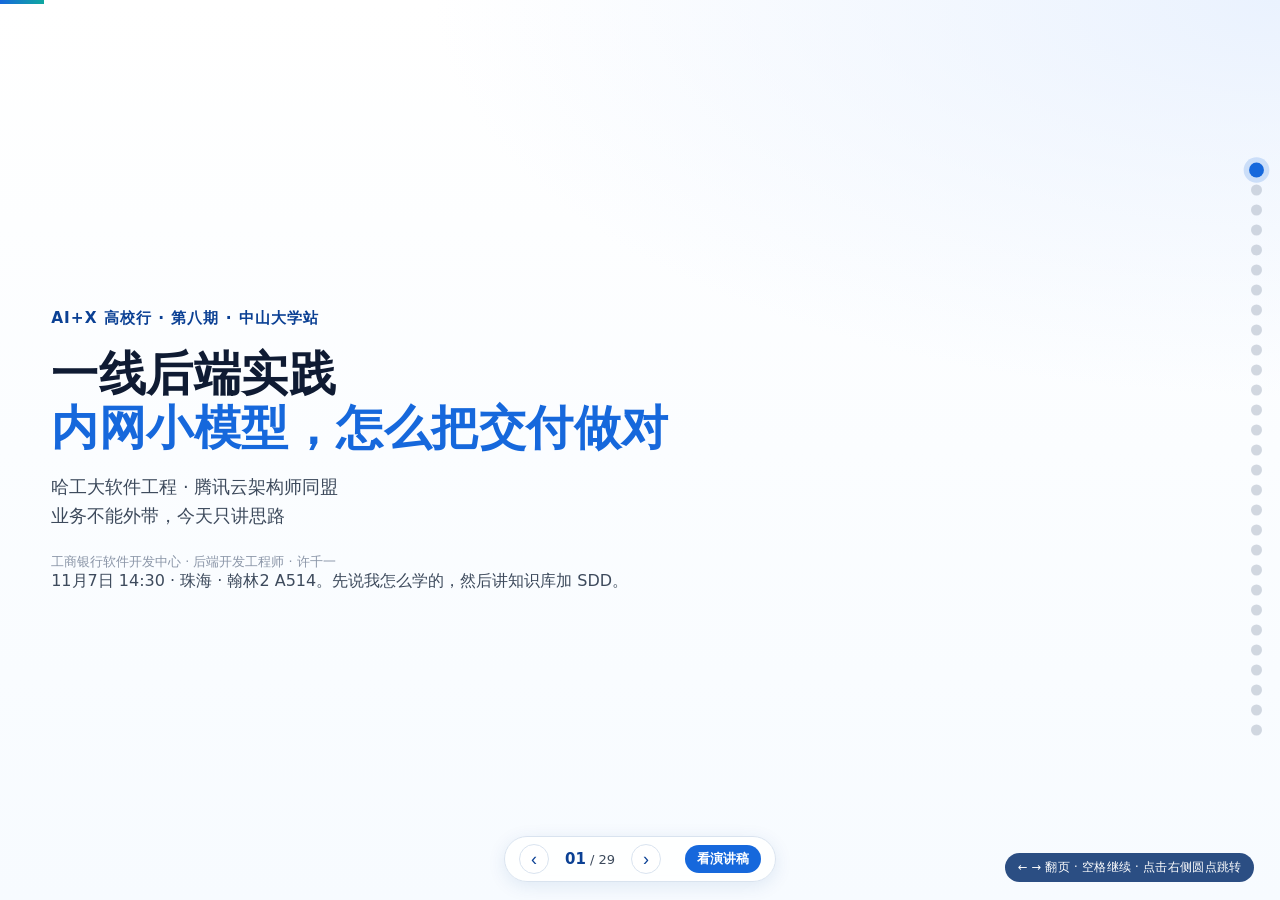
==== index.html @ e0c77703 "P02: AI along the way, with model type per year Co-authored-by: Cursor <cursoragent@cursor.com>" ====
<!DOCTYPE html>
<html lang="zh-CN">
<head>
<meta charset="UTF-8">
<meta name="viewport" content="width=device-width, initial-scale=1.0">
<title>Datawhale AI+X 高校行 · 一线后端实践</title>
<meta name="description" content="内网小模型怎么把交付做对：知识库加 SDD。与现场 PPT 同一套内容。">
<link rel="canonical" href="https://deck.frocir.com/">
<link rel="stylesheet" href="style.css">
<style>
/* 21 页定稿版补充：纯文字二维码块 / 重点徽章（零 emoji） */
.lead{color:var(--ink);font-size:clamp(13px,1.3vw,18px);line-height:1.7;
  background:var(--tint2);border:1px solid var(--border);border-left:4px solid var(--blue);
  border-radius:0 8px 8px 0;padding:clamp(10px,1.5vh,18px) clamp(12px,1.4vw,22px);
  margin-bottom:clamp(8px,1.3vh,16px)}
.cover-title{font-size:clamp(28px,3.7vw,50px)}
.closing-lead{color:#E8F1FF;font-size:clamp(12px,1.15vw,16px);line-height:1.75;
  background:rgba(255,255,255,.06);border-left:3px solid var(--aqua);
  border-radius:0 8px 8px 0;padding:clamp(10px,1.5vh,18px) clamp(12px,1.4vw,22px);
  margin-bottom:clamp(8px,1.3vh,16px);max-width:52ch}
.qrbox{display:block;width:clamp(120px,13vw,180px);height:clamp(120px,13vw,180px);
  margin:0 auto clamp(10px,1.5vh,18px);border-radius:12px;background:#fff;
  border:1px solid var(--border);object-fit:contain;padding:6px;box-sizing:border-box}
.pill{display:inline-block;background:var(--coral);color:#fff;border-radius:5px;
  padding:3px 12px;font-size:clamp(10px,.9vw,12.5px);font-weight:700;margin-left:12px;vertical-align:middle}
.agenda-row.star{border-left-color:var(--aqua);background:var(--tint)}
.cards6{display:grid;grid-template-columns:repeat(3,1fr);grid-template-rows:1fr 1fr;
  gap:clamp(10px,1.2vh,18px);height:100%}
.cards6 .card{display:flex;flex-direction:column;justify-content:center}
.cards6 .card p{font-size:clamp(10.5px,.98vw,13px)}
.qrgrid{display:grid;grid-template-columns:repeat(4,1fr);gap:clamp(8px,1vw,14px)}
.qrcard{display:flex;flex-direction:column;align-items:center;text-align:center;gap:6px;
  background:#fff;border:1px solid var(--border);border-radius:10px;padding:10px 8px;
  color:inherit;text-decoration:none}
.qrcard b{font-size:clamp(12px,1vw,15px)}
.qrcard span,.qrcard i{font-size:clamp(10px,.85vw,12px);font-style:normal;color:var(--muted,#596985)}
.qrcard img{width:clamp(88px,9vw,140px);height:auto;background:#fff}
.shots{display:grid;grid-template-columns:1fr 1fr;gap:clamp(8px,1vw,16px)}
.shots figure{margin:0;background:#fff;border:1px solid var(--border);border-radius:10px;padding:8px 8px 10px}
.shots img{width:100%;height:auto;display:block;background:#fff}
.shots figcaption{margin-top:8px;font-size:clamp(11px,.95vw,13px);line-height:1.45}
.shots figcaption b{display:block;margin-bottom:2px}
.shotside{display:grid;grid-template-columns:1.15fr 1fr;gap:clamp(8px,1vw,16px);align-items:start}
.shotside .sidenotes{display:flex;flex-direction:column;gap:clamp(6px,.9vh,10px)}
.sn{background:#fff;border:1px solid var(--border);border-left:4px solid var(--blue,#1677FF);
  border-radius:10px;padding:clamp(6px,1vh,10px) 12px}
.sn span{color:var(--blue-d,#0A2B8F);font-weight:700;font-size:clamp(11px,.9vw,13px);margin-right:8px}
.sn b{font-size:clamp(13px,1.1vw,16px)}
.sn i{display:block;font-style:normal;font-size:clamp(11px,.95vw,14px);line-height:1.5;
  color:var(--muted,#596985);margin-top:3px}
.source{color:#fff;font-size:clamp(16px,1.7vw,24px);font-weight:700;line-height:1.45;
  text-align:center;background:#0A2B8F;border-radius:8px;
  padding:clamp(10px,1.4vh,16px) clamp(12px,1.4vw,20px);
  margin-bottom:clamp(8px,1.3vh,16px)}
.ally{margin-top:clamp(10px,1.6vh,18px)}
.ally-photos{display:grid;grid-template-columns:repeat(3,1fr);gap:8px;max-width:560px}
.ally-photos img{width:100%;aspect-ratio:4/3;object-fit:cover;border-radius:8px;display:block}
.ally p{margin:8px 0 0;font-size:clamp(13px,1.05vw,15px);line-height:1.5;color:#E6EEFF}
.ally p:last-child{color:#7FD3FF;font-weight:700}
.modebtn{margin-left:8px;padding:5px 12px;border-radius:999px;background:var(--blue);color:#fff;
  font-size:13px;font-weight:700;text-decoration:none;white-space:nowrap}
.modebtn:hover{background:var(--blue-d)}
@media (max-width:760px){
  .grid3,.cards6,.qrgrid,.shots,.shotside{grid-template-columns:1fr;grid-template-rows:auto;overflow-y:auto}
}

.ccap-inline{display:inline-block;color:var(--blue-d);font-size:clamp(10px,.9vw,12px);font-weight:700;letter-spacing:.5px;margin-bottom:6px}
.card.emph .ccap-inline{color:var(--aqua)}.card.coral .ccap-inline{color:var(--coral-d)}
</style>
</head>
<body>

<div class="progress"><span id="progressBar"></span></div>
<nav class="dots" id="dots" aria-label="页面导航"></nav>
<div class="pager">
  <button class="navbtn" id="prevBtn" aria-label="上一页">&lsaquo;</button>
  <span class="pageno"><b id="curNo">01</b> / 29</span>
  <button class="navbtn" id="nextBtn" aria-label="下一页">&rsaquo;</button>
  <a class="modebtn" id="toScript" href="script.html">看演讲稿</a>
</div>
<div class="hint" id="hint">&larr; &rarr; 翻页 · 空格继续 · 点击右侧圆点跳转</div>

<main id="deck">
  <section class="slide cover" id="s1"><div class="cover-grid"><div class="cover-left"><div class="eyebrow reveal" style="--i:0">AI+X 高校行 · 第八期 · 中山大学站</div><h1 class="cover-title reveal" style="--i:1">一线后端实践<br><span>内网小模型，怎么把交付做对</span></h1><div class="cover-sub reveal" style="--i:2"><p>哈工大软件工程 · 腾讯云架构师同盟</p><p>业务不能外带，今天只讲思路</p></div><div class="cover-meta reveal" style="--i:3">工商银行软件开发中心 · 后端开发工程师 · 许千一</div><p class="cover-sub reveal" style="--i:4">11月7日 14:30 · 珠海 · 翰林2 A514。先说我怎么学的，然后讲知识库加 SDD。</p></div></div></section>
  <section class="slide" id="s2"><div class="chrome"><div class="badge">01</div><div class="chrome-text"><h2 class="h-title">AI 伴随我的成长历程</h2><span class="eyebrow-bar"></span><span class="eyebrow">AI ALONG THE WAY</span></div></div><div class="content"><div class="layers"><div class="band reveal" style="--i:0"><span class="b-no">2010</span><b class="b-name">9 岁 · 围棋 AI 还下不过我</b><p>搜索 + 规则：人写的规则加搜索，还没有神经网络，棋力有限。</p></div><div class="band reveal" style="--i:1"><span class="b-no">2014</span><b class="b-name">13 岁 · 小冰每晚讲故事，还会唱歌</b><p>检索式对话：从真人对话里挑一句，后来加了神经网络；唱歌靠语音合成。</p></div><div class="band reveal" style="--i:2"><span class="b-no">2016</span><b class="b-name">15 岁 · AlphaGo 赢了，我后来才知道</b><p>深度强化学习：神经网络看局面，加上树搜索，再自己跟自己下。</p></div><div class="band reveal" style="--i:3"><span class="b-no">2019</span><b class="b-name">18 岁 · 网络天才、狗屁不通生成器</b><p>问答 + 模板：网络天才问是否题猜人物；生成器是模板随机拼句，没有模型。</p></div><div class="band reveal" style="--i:4"><span class="b-no">2025</span><b class="b-name">工作后 · 模型成日常，重拾围棋残局</b><p>大语言模型：Transformer，按上下文预测下一个词。</p></div></div><div class="layers"><div class="band reveal" style="--i:0"><span class="b-no">01</span><b class="b-name">跟一门课</b><p>Datawhale、吴恩达、李宏毅都行。先跑通一个小项目，别背公式。</p></div><div class="band reveal" style="--i:1"><span class="b-no">02</span><b class="b-name">读一份源码</b><p>clone 一个喜欢的仓库读懂。读一份，比再看十篇教程记得住。</p></div><div class="band reveal" style="--i:2"><span class="b-no">03</span><b class="b-name">打一次黑客松</b><p>第一晚砍到一条主流程。最后一小时只保演示那条路。</p></div><div class="band reveal" style="--i:3"><span class="b-no">04</span><b class="b-name">再讲一次</b><p>讲不出来，就是还没懂。我也是讲 SDD 时才想清楚。</p></div></div><div class="conclusion reveal" style="--i:2"><b>TAKEAWAY</b><span>个人故事就到这。如果回到大一，我会早点做下一页这四件。</span></div></div><div class="footer"><span>Datawhale AI+X 高校行 · 分享</span><span>02 / 29</span></div></section>
  <section class="slide" id="s3"><div class="chrome"><div class="badge">02</div><div class="chrome-text"><h2 class="h-title">如果回到大一，我会做这几件事</h2><span class="eyebrow-bar"></span><span class="eyebrow">IF I COULD REWIND</span></div></div><div class="content"><div class="layers"><div class="band reveal" style="--i:0"><span class="b-no">01</span><b class="b-name">早点动手</b><p>别等准备好了再开始。先 clone、先跑通、先改坏。</p></div><div class="band reveal" style="--i:1"><span class="b-no">02</span><b class="b-name">早用 AI 协作</b><p>用 Spec、单测、文档去约束它，让它写你审。驾驭比依赖重要。</p></div><div class="band reveal" style="--i:2"><span class="b-no">03</span><b class="b-name">早点输出</b><p>把学会的东西讲出去。教别人，是你自己最深的学。</p></div><div class="band reveal" style="--i:3"><span class="b-no">04</span><b class="b-name">早想清楚</b><p>我要解决什么真问题？而不是追什么最新模型。方向比速度重要。</p></div></div><div class="conclusion reveal" style="--i:1"><b>TAKEAWAY</b><span>这些事都不难，难的是「早一点」。你现在最多的就是时间。</span></div></div><div class="footer"><span>Datawhale AI+X 高校行 · 分享</span><span>03 / 29</span></div></section>
  <section class="slide divider" id="s4"><span class="watermark">02</span><div class="divider-content"><span class="kicker reveal" style="--i:0">PART 02<span class="pill">本章重点</span></span><h2 class="reveal" style="--i:1">先讲判断，再讲做法</h2><p class="reveal" style="--i:2">AI 来了，做软件哪里变了，哪里没变。一本 1975 年的书，一份 2026 年的调查。</p></div></section>
  <section class="slide" id="s5"><div class="chrome"><div class="badge">03</div><div class="chrome-text"><h2 class="h-title">《人月神话》的故事：IBM 的大项目是怎么延期的</h2><span class="eyebrow-bar"></span><span class="eyebrow">THE MYTHICAL MAN-MONTH</span></div><div class="tags">布鲁克斯自序 · IBM OS/360</div></div><div class="content"><div class="lead reveal" style="--i:0">1964 年，布鲁克斯接手 IBM System/360 的操作系统 OS/360。这本书写的是那次经历。</div><div class="grid3"><div class="card emph reveal" style="--i:0"><span class="ccap-inline">1964–65 · 出了什么事</span><b>OS/360 延期了</b><p>高峰时大约一千人在做。交付晚了，内存比计划多，成本是估算的好几倍，好几个版本以后才好用。</p></div><div class="card soft reveal" style="--i:1"><span class="ccap-inline">为什么</span><b>人和月不能换着算</b><p>有的活拆不开：生孩子要九个月。拆得开的，人一多两两要对齐：5 人 10 对，10 人 45 对。新人要学，老人要停下来教。</p></div><div class="card  reveal" style="--i:2"><span class="ccap-inline">后来</span><b>一个问题，答了十年</b><p>离开 IBM 时，CEO 小沃森问他：管硬件和管软件有什么不同？1975 年，他写成《人月神话》。1986 年，又写了《没有银弹》。</p></div></div><div class="strip  reveal" style="--i:2"><span>布鲁克斯定律：给已经延期的软件项目加人，只会让它更晚。</span></div><div class="conclusion reveal" style="--i:3"><b>TAKEAWAY</b><span>银弹，就是一发就中的办法。下一页看 AI 是不是。</span></div></div><div class="footer"><span>Datawhale AI+X 高校行 · 分享</span><span>05 / 29</span></div></section>
  <section class="slide" id="s6"><div class="chrome"><div class="badge">04</div><div class="chrome-text"><h2 class="h-title">软件工程没有银弹</h2><span class="eyebrow-bar"></span><span class="eyebrow">NO SILVER BULLET</span></div><div class="tags">《人月神话》 · 中国信通院 · 2026</div></div><div class="content"><div class="lead reveal" style="--i:0">AI 是不是那种一发就中的办法？看一份国内调查，看快了多少、难在哪。</div><div class="source reveal" style="--i:1">来源 · 中国信息通信研究院《AI4SE行业现状调查报告（2026年）》· 2109 份有效问卷</div><div class="shots"><figure class="reveal" style="--i:0"><img src="caict_fig10.jpg" alt="左边 · 提效停在三成上下"><figcaption><b>左边 · 提效停在三成上下</b>开发 29.06% 到 32.63%。运维 36.36%。</figcaption></figure><figure class="reveal" style="--i:1"><img src="caict_fig5.jpg" alt="右边 · 难在人和成本"><figcaption><b>右边 · 难在人和成本</b>深色是 2025 年：人才 34.02%，成本 26.85%。</figcaption></figure></div><div class="conclusion reveal" style="--i:3"><b>TAKEAWAY</b><span>快了大约三成，不是十倍。最难的换成了人和成本。</span></div></div><div class="footer"><span>Datawhale AI+X 高校行 · 分享</span><span>06 / 29</span></div></section>
  <section class="slide" id="s7"><div class="chrome"><div class="badge">05</div><div class="chrome-text"><h2 class="h-title">AI 加快的是写，不是想清楚</h2><span class="eyebrow-bar"></span><span class="eyebrow">A FRONTLINE JUDGMENT</span></div><div class="tags">一线判断 · 不预测岗位</div></div><div class="content"><div class="lead reveal" style="--i:0">这是我的判断，不是行业结论。我没有资格说谁会被替代。我能说的，是自己每天看到的。</div><div class="grid3"><div class="card emph reveal" style="--i:0"><span class="ccap-inline">它很会写</span><b>次要任务确实变快了</b><p>起架子、补语法、出一版草稿。大作业的页面，一下午能铺出来。变强的是写，不是判断。</p></div><div class="card soft reveal" style="--i:1"><span class="ccap-inline">它会补</span><b>没写清，它就自己编</b><p>选课冲突怎么算？退课截止在哪？什么叫「选上了」？这些不写出来，它会编一个。编出来的常常能跑，但不是你要的。</p></div><div class="card aqua reveal" style="--i:2"><span class="ccap-inline">所以先写规格</span><b>这是我留下来的做法</b><p>模型越大，写得越快。规格没写清，偏得也越快。今天不讲换一个更大的模型。讲怎么把「什么叫对」先写下来。</p></div></div><div class="conclusion reveal" style="--i:2"><b>TAKEAWAY</b><span>我不判断谁会被替代。今天只讲一件做得了的：把规格写清楚。</span></div></div><div class="footer"><span>Datawhale AI+X 高校行 · 分享</span><span>07 / 29</span></div></section>
  <section class="slide" id="s8"><div class="chrome"><div class="badge">06</div><div class="chrome-text"><h2 class="h-title">一个核心认知：AI 时代，人的价值在两端</h2><span class="eyebrow-bar"></span><span class="eyebrow">THE BIG IDEA</span></div></div><div class="content"><div class="grid3"><div class="card soft reveal" style="--i:0"><span class="ccap-inline">定义</span><b>想清楚要什么</b><p>把需求、约束、验收写清楚。这就是给 AI 的规约 / Spec。</p></div><div class="card emph reveal" style="--i:1"><span class="ccap-inline">AI 黑盒</span><b>它来写、来生成</b><p>跑通、出方案、写代码。它越来越快，但不负责任。</p></div><div class="card aqua reveal" style="--i:2"><span class="ccap-inline">验证</span><b>判断对不对</b><p>测试 + 人工把关：结果好不好、对不对味，你定。</p></div></div><div class="strip tint reveal" style="--i:1"><span>写完 ≠ 做好。AI 能吐出代码，但好不好看、对不对味要人判断。</span></div><div class="strip tint reveal" style="--i:2"><span>做好 ≠ 交付。能跑不等于能上线、能负责：交付还看部署、协作与责任。</span></div><div class="conclusion reveal" style="--i:3"><b>TAKEAWAY</b><span>所以练两头。把定义和验证做扎实。这两头，现在还得你来做。</span></div></div><div class="footer"><span>Datawhale AI+X 高校行 · 分享</span><span>08 / 29</span></div></section>
  <section class="slide" id="s9"><div class="chrome"><div class="badge">07</div><div class="chrome-text"><h2 class="h-title">我的环境：为什么是知识库加 SDD</h2><span class="eyebrow-bar"></span><span class="eyebrow">WHY THIS METHOD</span></div><div class="tags">不涉及具体业务</div></div><div class="content"><div class="lead reveal" style="--i:0">先把环境说清楚：开发和模型都在内网。一部分资料涉密，不能外发，所以只讲方法。</div><div class="grid3"><div class="card soft reveal" style="--i:0"><span class="ccap-inline">模型</span><b>小，而且不联网</b><p>用的是不联网的小尺寸模型。查不到外面的新文档，也不能换成更强的联网模型。它不知道的，就容易编。</p></div><div class="card emph reveal" style="--i:1"><span class="ccap-inline">系统</span><b>大，而且要逐步验</b><p>维护的是大型系统。需求、方案、改动、验收，每一步交付都得对。含糊一次，后面容易偏。</p></div><div class="card aqua reveal" style="--i:2"><span class="ccap-inline">办法</span><b>知识库 + SDD</b><p>知识库：仓库里几份 markdown，术语表、现状、约定。SDD：每一步有规格、有验收。模型不用更聪明，输入先要准。</p></div></div><div class="strip tint reveal" style="--i:2"><span>每一步都要能核对：需求写进 spec，改动落在 task，验收写成能检查的句子。对不上，就停。</span></div><div class="conclusion reveal" style="--i:3"><b>TAKEAWAY</b><span>这种环境下最合适的，不是更大的模型，而是知识库加上 SDD。</span></div></div><div class="footer"><span>Datawhale AI+X 高校行 · 分享</span><span>09 / 29</span></div></section>
  <section class="slide" id="s10"><div class="chrome"><div class="badge">08</div><div class="chrome-text"><h2 class="h-title">SDD 是什么，谁把它做成了公开做法</h2><span class="eyebrow-bar"></span><span class="eyebrow">WHERE SDD CAME FROM</span></div><div class="tags">不是标准 · 2025 · GitHub Spec Kit</div></div><div class="content"><div class="lead reveal" style="--i:0">定义就一句：先写成文件，做什么、不做什么、怎样算做完。给人看过，再让 AI 照着写。</div><div class="grid3"><div class="card soft reveal" style="--i:0"><span class="ccap-inline">定义</span><b>聊天那句不算规格</b><p>做什么、不做什么、怎样算做完。要落成文件，还要先被人看过。随口一说，换个人就接不上。</p></div><div class="card emph reveal" style="--i:1"><span class="ccap-inline">谁做的</span><b>2025 年的 Spec Kit</b><p>出自 John Lam 的研究：用规格引导大模型写软件，结果更确定。Den Delimarsky 做成开源工具包。8 月第一次提交，9 月公开。</p></div><div class="card aqua reveal" style="--i:2"><span class="ccap-inline">从哪来</span><b>词比工具包早</b><p>先写怎么算对，测试驱动、行为驱动早就在这么做。新的是：规格变成 Agent 能一步步执行的文件。</p></div></div><div class="strip tint reveal" style="--i:2"><span>不要记成人名：这不是标准，也不是他们发明了「先写需求」。今天用的是这套给 Agent 用的公开做法。</span></div><div class="conclusion reveal" style="--i:3"><b>TAKEAWAY</b><span>名字不用背。要记住：2025 年公开，四步能执行，对不上就改规格。</span></div></div><div class="footer"><span>Datawhale AI+X 高校行 · 分享</span><span>10 / 29</span></div></section>
  <section class="slide" id="s11"><div class="chrome"><div class="badge">09</div><div class="chrome-text"><h2 class="h-title">规格是真相，代码替它干活</h2><span class="eyebrow-bar"></span><span class="eyebrow">WHY SPEC KIT WORKS THIS WAY</span></div><div class="tags">github/spec-kit · spec-driven.md</div></div><div class="content"><div class="lead reveal" style="--i:0">Spec Kit 的设计文档，第一节叫「权力反转」：规格不再为代码服务，代码为规格服务。</div><div class="shotside shots"><figure class="reveal" style="--i:0"><img src="shot_speckit_inversion.png" alt="原文 · The Power Inversion"><figcaption><b>原文 · The Power Inversion</b>出处：github/spec-kit 仓库里的 spec-driven.md</figcaption></figure><div class="sidenotes"><div class="sn reveal" style="--i:1"><span>以前</span><b>代码是真相</b><i>需求文档、设计文档是脚手架，代码一往前走，文档就跟不上。</i></div><div class="sn reveal" style="--i:2"><span>反过来</span><b>规格是源头</b><i>代码是规格的一种表达。改需求先改规格，出错先查规格。</i></div><div class="sn reveal" style="--i:3"><span>我只走半步</span><b>规格先行，代码照样审</b><i>原文说代码可以从规格重新生成。我的环境里，代码我照样审，测试照样跑。</i></div></div></div><div class="conclusion reveal" style="--i:2"><b>TAKEAWAY</b><span>SDD 的出发点：规格不是写完就扔的脚手架，是要一直维护的那一份。</span></div></div><div class="footer"><span>Datawhale AI+X 高校行 · 分享</span><span>11 / 29</span></div></section>
  <section class="slide" id="s12"><div class="chrome"><div class="badge">10</div><div class="chrome-text"><h2 class="h-title">顺序就五步，记住三件事</h2><span class="eyebrow-bar"></span><span class="eyebrow">SPEC-DRIVEN DEVELOPMENT</span></div><div class="tags">GitHub Spec Kit · 公开做法 · 人月聊 IT · 架构师同盟公开分享</div></div><div class="content"><div class="lead reveal" style="--i:0">一句话：把要做什么、受什么约束、怎么算做完先写成规格，让 AI 照着写，而不是靠一句模糊的提示反复试错。</div><div class="layers"><div class="band reveal" style="--i:0"><span class="b-no">01</span><b class="b-name">Specify 写清要什么</b><p>做什么、给谁用、有什么约束、怎么算做完。产出 spec.md。</p></div><div class="band reveal" style="--i:1"><span class="b-no">02</span><b class="b-name">Plan 定怎么做</b><p>技术路线、涉及模块与依赖，以及取舍理由。产出 plan.md。</p></div><div class="band reveal" style="--i:2"><span class="b-no">03</span><b class="b-name">Tasks 拆成小块</b><p>把方案拆成可独立实现、可单独验证的任务清单。</p></div><div class="band reveal" style="--i:3"><span class="b-no">04</span><b class="b-name">Implement 让 AI 来写</b><p>AI 在规格边界内编码。你审的是小块改动，不是千行代码。</p></div><div class="band reveal" style="--i:4"><span class="b-no">05</span><b class="b-name">你来对</b><p>比对实现与规格，对不上就回到上一阶段。这一步是你的，不是命令。</p></div></div><div class="strip tint reveal" style="--i:2"><span>关键差别：Spec 是一份先被人看过的文件，还写明了验收条件。聊天提示留不住，换一个人就接不上。</span></div><div class="conclusion reveal" style="--i:3"><b>TAKEAWAY</b><span>前四步是公开做法，第五步你自己对。记住写清楚、拆小块、回头验。</span></div></div><div class="footer"><span>Datawhale AI+X 高校行 · 分享</span><span>12 / 29</span></div></section>
  <section class="slide" id="s13"><div class="chrome"><div class="badge">11</div><div class="chrome-text"><h2 class="h-title">跑一遍 Spec Kit，手里会多出哪些文件</h2><span class="eyebrow-bar"></span><span class="eyebrow">WHAT ONE RUN PRODUCES</span></div><div class="tags">官方示例：做一个聊天功能</div></div><div class="content"><div class="shots"><figure class="reveal" style="--i:0"><img src="shot_speckit_chat.png" alt="三条命令 · 官方示例"><figcaption><b>三条命令 · 官方示例</b>specify 出 spec.md。技术栈在 plan 才写：WebSocket、PostgreSQL、Redis。tasks 出任务单。</figcaption></figure><figure class="reveal" style="--i:1"><img src="shot_spec_template_story.png" alt="spec.md 里面 · 官方模板"><figcaption><b>spec.md 里面 · 官方模板</b>每个用户故事能单独测，验收写成 Given / When / Then。</figcaption></figure></div><div class="strip tint reveal" style="--i:1"><span>换成登录：Given 账号已经连续输错两次，When 第三次又输错，Then 锁定五分钟，并提示还要等多久。</span></div><div class="conclusion reveal" style="--i:2"><b>TAKEAWAY</b><span>大作业的 spec.md 照这个格式写：先写故事和验收，技术栈留到 plan。</span></div></div><div class="footer"><span>Datawhale AI+X 高校行 · 分享</span><span>13 / 29</span></div></section>
  <section class="slide" id="s14"><div class="chrome"><div class="badge">12</div><div class="chrome-text"><h2 class="h-title">模板为什么这么写：不许模型猜</h2><span class="eyebrow-bar"></span><span class="eyebrow">WHY THE TEMPLATE LOOKS LIKE THIS</span></div><div class="tags">spec-driven.md · 模板的设计</div></div><div class="content"><div class="lead reveal" style="--i:0">模板本身就是给模型的提示词。它管住的是模型最爱干的事：没说的，自己编一个。</div><div class="shots"><figure class="reveal" style="--i:0"><img src="shot_speckit_clarify.png" alt="没说清的，标出来，不许猜"><figcaption><b>没说清的，标出来，不许猜</b>它自己举的例子就是登录：邮箱密码、SSO 还是 OAuth？</figcaption></figure><figure class="reveal" style="--i:1"><img src="shot_speckit_checklist.png" alt="清单是规格的单元测试"><figcaption><b>清单是规格的单元测试</b>没有待澄清标记、需求能测、成功标准能衡量，才往下走。</figcaption></figure></div><div class="conclusion reveal" style="--i:2"><b>TAKEAWAY</b><span>下一页的四件，就是我把这套搬到内网小模型上的版本。</span></div></div><div class="footer"><span>Datawhale AI+X 高校行 · 分享</span><span>14 / 29</span></div></section>
  <section class="slide" id="s15"><div class="chrome"><div class="badge">13</div><div class="chrome-text"><h2 class="h-title">写给小模型的 Spec，四件要写死</h2><span class="eyebrow-bar"></span><span class="eyebrow">SPEC IN PRACTICE</span></div><div class="tags">实战 · 大作业同样适用</div></div><div class="content"><div class="layers"><div class="band reveal" style="--i:0"><span class="b-no">01</span><b class="b-name">术语，别让它猜词</b><p>这个词在项目里是什么意思。知识库里有一页，就摘一页。没写进去的，它很容易编。</p></div><div class="band reveal" style="--i:1"><span class="b-no">02</span><b class="b-name">边界，写明不做什么</b><p>做哪些，明确不做什么。小模型容易多写。多出来的，常常是错的。</p></div><div class="band reveal" style="--i:2"><span class="b-no">03</span><b class="b-name">验收，写成能检查的句子</b><p>怎样算做完，要能核对。例如：输错三次，锁定五分钟。这句话最后就是一条检查。</p></div><div class="band reveal" style="--i:3"><span class="b-no">04</span><b class="b-name">何时停，对不上就回去</b><p>和验收对不上，就停。回规格改，别「再试一次」。小模型的上下文经不起反复烧。</p></div></div><div class="strip tint reveal" style="--i:1"><span>文件就三个：spec.md 写这四件，plan.md 写路线和取舍，tasks.md 把每件拆成一次能验完的小块。</span></div><div class="strip tint reveal" style="--i:2"><span>同一个东西只留一个名字。验收别写「体验要好」，要写成能核对的句子。</span></div><div class="conclusion reveal" style="--i:3"><b>TAKEAWAY</b><span>规格没写清这四件之前，不许开写。大作业也是先写完它们。</span></div></div><div class="footer"><span>Datawhale AI+X 高校行 · 分享</span><span>15 / 29</span></div></section>
  <section class="slide" id="s16"><div class="chrome"><div class="badge">14</div><div class="chrome-text"><h2 class="h-title">CS / SE 的大作业，也能用 Spec 做</h2><span class="eyebrow-bar"></span><span class="eyebrow">SPEC FOR COURSE PROJECTS</span></div><div class="tags">这周就能试</div></div><div class="content"><div class="layers"><div class="band reveal" style="--i:0"><span class="b-no">01</span><b class="b-name">spec.md 先写清要什么</b><p>做什么、不做什么、怎么算做完。一句话需求，最容易跑偏。</p></div><div class="band reveal" style="--i:1"><span class="b-no">02</span><b class="b-name">plan.md 再定怎么做</b><p>让 AI 给两三条技术路线，写清取舍理由，由你来选，不是它替你选。</p></div><div class="band reveal" style="--i:2"><span class="b-no">03</span><b class="b-name">tasks.md 拆成能验收的小块</b><p>一个任务一次能验完。每块都对应 spec 里的一条验收标准。</p></div><div class="band reveal" style="--i:3"><span class="b-no">04</span><b class="b-name">实现 + 测试</b><p>把验收标准写成检查，跑通再合。spec 批准之前，不许开写。</p></div></div><div class="strip tint reveal" style="--i:1"><span>为什么大作业特别适合：需求本来就模糊、评分看验收、AI 又容易自由发挥。我自己先把 Spec 写完再让它动，常常更省事。</span></div><div class="strip tint reveal" style="--i:2"><span>裁剪掉的是流程形式，保留的是约束本身。不是流程越多越好，是约束不能丢。</span></div><div class="conclusion reveal" style="--i:3"><b>TAKEAWAY</b><span>不用等进公司：这周的课程项目，谁都可以先写一个 spec.md 试试。</span></div></div><div class="footer"><span>Datawhale AI+X 高校行 · 分享</span><span>16 / 29</span></div></section>
  <section class="slide" id="s17"><div class="chrome"><div class="badge">15</div><div class="chrome-text"><h2 class="h-title">一个提醒：规约也会腐烂，要分层、要维护</h2><span class="eyebrow-bar"></span><span class="eyebrow">KEEPING SPECS ALIVE</span></div><div class="tags">人月聊 IT · 架构师同盟公开分享</div></div><div class="content"><div class="lead reveal" style="--i:0">两个退化结局：都不提交，只留在个人电脑，人一走就丢；都提交，人人一套、没有标准，越堆越多没人敢用。</div><div class="grid3"><div class="card emph reveal" style="--i:0"><span class="ccap-inline">Principles</span><b>原则层 · 项目宪法</b><p>安全红线、合规要求、架构原则。改动极少，是整个项目的最高权威。</p></div><div class="card soft reveal" style="--i:1"><span class="ccap-inline">Living Specs</span><b>活规格层 · 当前真相</b><p>按领域组织，描述系统现在应有的行为。随需求更新，是日常最常读的一层。</p></div><div class="card aqua reveal" style="--i:2"><span class="ccap-inline">Feature Delta</span><b>增量层 · 本次变更</b><p>每次改动的 spec / plan / tasks 三件套。做完就归档或合并回上层，不在主干囤积。</p></div></div><div class="strip tint reveal" style="--i:2"><span>四条维护机制：有归属，谁的孩子谁抱走。有节奏，按层更新。有出口，用完即归档。有校验，漂移即告警。</span></div><div class="conclusion reveal" style="--i:3"><b>TAKEAWAY</b><span>判断标准只有一句：新来的人读得懂，AI 用得上。</span></div></div><div class="footer"><span>Datawhale AI+X 高校行 · 分享</span><span>17 / 29</span></div></section>
  <section class="slide" id="s18"><div class="chrome"><div class="badge">16</div><div class="chrome-text"><h2 class="h-title">OpenSpec：改动放进 changes，做完就归档</h2><span class="eyebrow-bar"></span><span class="eyebrow">HOW OPENSPEC KEEPS SPECS ALIVE</span></div><div class="tags">Fission-AI/OpenSpec</div></div><div class="content"><div class="shotside shots"><figure class="reveal" style="--i:0"><img src="shot_openspec_flow.png" alt="官方 README · 加一个深色模式"><figcaption><b>官方 README · 加一个深色模式</b>四条命令：想清楚、提案、实现、归档。</figcaption></figure><div class="sidenotes"><div class="sn reveal" style="--i:1"><span>specs/</span><b>系统现在什么样</b><i>就是上一页的活规格层。平时读它，不去翻散落的聊天记录。</i></div><div class="sn reveal" style="--i:2"><span>changes/</span><b>这次改什么</b><i>一个改动一个文件夹：proposal、specs、design、tasks。需求按增量写，README 里就是 ADDED Requirements。</i></div><div class="sn reveal" style="--i:3"><span>archive</span><b>做完就收走</b><i>归档进 changes/archive，名字带日期。改动合回 specs，主干里不囤旧提案。</i></div><div class="sn reveal" style="--i:4"><span>取舍</span><b>它自己说比 Spec Kit 轻</b><i>不设硬关卡，哪份文件都能随时改。大作业嫌 Spec Kit 重，可以试它。</i></div></div></div><div class="conclusion reveal" style="--i:1"><b>TAKEAWAY</b><span>上一页说要有出口。它的出口就是 archive：做完的改动收走，现状合回 specs。</span></div></div><div class="footer"><span>Datawhale AI+X 高校行 · 分享</span><span>18 / 29</span></div></section>
  <section class="slide" id="s19"><div class="chrome"><div class="badge">17</div><div class="chrome-text"><h2 class="h-title">顺手推荐几个好用的 AI 工具</h2><span class="eyebrow-bar"></span><span class="eyebrow">TOOLS I ACTUALLY USE</span></div><div class="tags">学生用得起</div></div><div class="content"><div class="cards6"><div class="card soft reveal" style="--i:0"><span class="ccap-inline">Codex</span><b>OpenAI · GPT 的编程助手</b><p>我换成这个，没用过的不推荐。任务放本地，也可以派到云端。额度和入口以当时订阅为准。</p></div><div class="card soft reveal" style="--i:1"><span class="ccap-inline">反重力</span><b>Google Antigravity</b><p>和 Codex 换着派任务。适合并行看多个 Agent 的交付。产品变得快，以官网当时为准。</p></div><div class="card soft reveal" style="--i:2"><span class="ccap-inline">Cursor</span><b>AI 原生 IDE</b><p>仓库级对话加编辑，做课程项目、打黑客松顺手。免费档能起步，额度会变。</p></div><div class="card soft reveal" style="--i:3"><span class="ccap-inline">WorkBuddy</span><b>混元 Hy4 · 限时免费</b><p>到 11 月 15 日，每日有额度，不是无限。打 CTF 成本低。国内模型对题目，没 Grok 那么容易直接拒绝。</p></div><div class="card soft reveal" style="--i:4"><span class="ccap-inline">Obsidian</span><b>本地优先 · 双链笔记</b><p>碎片先进收件箱，周末整理成自己的话，加上双向链接。免费、纯 Markdown。</p></div><div class="card soft reveal" style="--i:5"><span class="ccap-inline">DSH Go</span><b>把 AI Agent 装进口袋</b><p>安卓端 DeepSeek Harness：手机跑脚本、遥控电脑，需授权。开源非官方，注意隐私安全。</p></div></div><div class="conclusion reveal" style="--i:1"><b>TAKEAWAY</b><span>用 AI 当导师，别当枪手。理解原理、自己写关键代码。守住学术诚信与账号、隐私安全。</span></div></div><div class="footer"><span>Datawhale AI+X 高校行 · 分享</span><span>19 / 29</span></div></section>
  <section class="slide" id="s20"><div class="chrome"><div class="badge">18</div><div class="chrome-text"><h2 class="h-title">三个 Skill，各自只在一个时机用</h2><span class="eyebrow-bar"></span><span class="eyebrow">HOW TO USE THE SKILLS</span></div><div class="tags">一次只用一个</div></div><div class="content"><div class="grid3"><div class="card soft reveal" style="--i:0"><span class="ccap-inline">grill-me</span><b>方案还说不清时</b><p>时机：还讲不出验收标准。做法：一次只问一个，并给推荐答案。你要做的：回答，不让它写代码。停下：你能亲口说出怎样算做完。</p></div><div class="card emph reveal" style="--i:1"><span class="ccap-inline">sdd</span><b>准备让它动笔之前</b><p>时机：规格还没落成文件。做法：规格、计划、任务、实现，逐步走。你要做的：每步点头，它才继续。停下：规格没过，就停在那一步。</p></div><div class="card aqua reveal" style="--i:2"><span class="ccap-inline">humanize</span><b>文字要给人看之前</b><p>时机：README、报告、说明要交出去。做法：去掉 AI 腔，事实和数字不动。你要做的：改完自己读一遍。停下：它不能替你核对对错。</p></div></div><div class="strip tint reveal" style="--i:1"><span>Skill 是什么：一份写好的说明文件，Agent 碰到对应的事就照着做。怎么装：Claude Code、Codex、Cursor 这类支持 Skill 的 Agent 里可以装。</span></div><div class="conclusion reveal" style="--i:2"><b>TAKEAWAY</b><span>一次只开一个。好在哪一句，下面几页拆开讲。</span></div></div><div class="footer"><span>Datawhale AI+X 高校行 · 分享</span><span>20 / 29</span></div></section>
  <section class="slide" id="s21"><div class="chrome"><div class="badge">19</div><div class="chrome-text"><h2 class="h-title">grill-me：先问你，不许写代码</h2><span class="eyebrow-bar"></span><span class="eyebrow">ONE SKILL, ONE JOB</span></div><div class="tags">摘自技能说明 · 不是全文</div></div><div class="content"><div class="layers"><div class="band reveal" style="--i:0"><span class="b-no">1</span><b class="b-name">一次只问还没定下来的那一层</b><p>不问已经定过的，也不一次问一串。</p></div><div class="band reveal" style="--i:1"><span class="b-no">2</span><b class="b-name">每题附一个推荐答案</b><p>推荐答案要写成你说「行」就能采纳的那种。</p></div><div class="band reveal" style="--i:2"><span class="b-no">3</span><b class="b-name">你说「行」，这一题才算过</b><p>不点头，就不算数。</p></div><div class="band reveal" style="--i:3"><span class="b-no">4</span><b class="b-name">问完、你确认之前，不许改仓库</b><p>它不能自己替你选。</p></div></div><div class="strip tint reveal" style="--i:1"><span>落到登录，它会这么问。问：失败了，锁整号，还是只锁这一次？推荐：只锁这一次，五分钟，不封号。你：行。或者：不行，改成三次。</span></div><div class="grid3"><div class="card soft reveal" style="--i:0"><span class="ccap-inline">好在哪</span><b>顺序拧过来</b><p>我遇到的返工，很多是它在你还没想完时就开始写。这个技能先问你。你没点头，它不动仓库。</p></div><div class="card emph reveal" style="--i:1"><span class="ccap-inline">我守两条</span><b>问清楚就停</b><p>能亲口说出怎样算做完，就停。再问是闲聊。一次只开这一个。三个叠在一起会跑偏。</p></div><div class="card aqua reveal" style="--i:2"><span class="ccap-inline">不要</span><b>问「你怎么看」</b><p>开放题它会自己往下写。每题都要有一个你能点头的推荐答案。</p></div></div></div><div class="footer"><span>Datawhale AI+X 高校行 · 分享</span><span>21 / 29</span></div></section>
  <section class="slide" id="s22"><div class="chrome"><div class="badge">20</div><div class="chrome-text"><h2 class="h-title">grill-me 的原文：先画一棵设计树</h2><span class="eyebrow-bar"></span><span class="eyebrow">THE DESIGN TREE BEHIND GRILL-ME</span></div><div class="tags">mattpocock/skills · grilling</div></div><div class="content"><div class="shotside shots"><figure class="reveal" style="--i:0"><img src="shot_grilling.png" alt="原文摘录 · 中间的格式示例略去"><figcaption><b>原文摘录 · 中间的格式示例略去</b>design tree 设计树。frontier 前沿：前提都定了、现在就能问的。</figcaption></figure><div class="sidenotes"><div class="sn reveal" style="--i:1"><span>已定</span><b>要做：登录失败的处理</b><i>树根。下面挂着依赖它的决定。</i></div><div class="sn reveal" style="--i:2"><span>第 1 轮</span><b>锁整号还是只锁这一次？提示要不要说剩几次？</b><i>这两题前提都定了，是前沿。一次问完，各带一个推荐答案。</i></div><div class="sn reveal" style="--i:3"><span>第 2 轮</span><b>锁多久？几次触发？</b><i>你答「只锁这一次」之后，前沿往外推，才轮到它们。</i></div><div class="sn reveal" style="--i:4"><span>第 3 轮</span><b>怎么解锁？</b><i>前提没定的题，这一轮不问，也不许它先猜一个。</i></div></div></div><div class="conclusion reveal" style="--i:1"><b>TAKEAWAY</b><span>它不是问得多，是按依赖顺序问。前提没定，不许猜，也不许先写代码。</span></div></div><div class="footer"><span>Datawhale AI+X 高校行 · 分享</span><span>22 / 29</span></div></section>
  <section class="slide" id="s23"><div class="chrome"><div class="badge">21</div><div class="chrome-text"><h2 class="h-title">sdd 这个技能，好在它会停</h2><span class="eyebrow-bar"></span><span class="eyebrow">THE GATE, NOT MORE FILES</span></div><div class="tags">Spec Kit 的四条命令</div></div><div class="content"><div class="lead reveal" style="--i:0">方法前面讲过了。技能多做的是把门：你不批准，它不许进入下一条命令。</div><div class="layers"><div class="band reveal" style="--i:0"><span class="b-no">specify</span><b class="b-name">先写规格</b><p>做什么、不做什么、怎样算做完。这一步没过，后面三条都不许动。</p></div><div class="band reveal" style="--i:1"><span class="b-no">plan</span><b class="b-name">路线你来选</b><p>让它给两三条路线，写清取舍。选哪条，是你点头，不是它替你默认。</p></div><div class="band reveal" style="--i:2"><span class="b-no">tasks</span><b class="b-name">一块一条验收</b><p>拆开才能单独验。每块对应规格里的一句话。验不了的，先别写进去。</p></div><div class="band reveal" style="--i:3"><span class="b-no">implement</span><b class="b-name">只写这一块</b><p>边界之外的代码，算它越界。你审的是一小块，不是几百行草稿。</p></div></div><div class="strip tint reveal" style="--i:2"><span>小模型最爱跳步：规格还是一句聊天，它已经写了三百行。你要做的，就是在那一下说停。</span></div><div class="conclusion reveal" style="--i:3"><b>TAKEAWAY</b><span>大作业跑前三条就够。验收抄进测试，再让它 implement。</span></div></div><div class="footer"><span>Datawhale AI+X 高校行 · 分享</span><span>23 / 29</span></div></section>
  <section class="slide" id="s24"><div class="chrome"><div class="badge">22</div><div class="chrome-text"><h2 class="h-title">humanize：只改腔调，不动事实</h2><span class="eyebrow-bar"></span><span class="eyebrow">REWRITE THE TONE</span></div><div class="tags">改完自己读</div></div><div class="content"><div class="grid3"><div class="card soft reveal" style="--i:0"><span class="ccap-inline">改前</span><b>听着满，没有信息</b><p>在当今快速发展的人工智能时代，提示词工程不仅能够赋能开发者，更是我们不可或缺的抓手。</p></div><div class="card emph reveal" style="--i:1"><span class="ccap-inline">改后</span><b>只留判断</b><p>提示词写清楚，模型少返工。数字、人名、条件，原样留着。</p></div><div class="card aqua reveal" style="--i:2"><span class="ccap-inline">差别</span><b>更短，不是更滑</b><p>空话拿掉。判断、条件、例子留着。</p></div></div><div class="layers"><div class="band reveal" style="--i:0"><span class="b-no">01</span><b class="b-name">删套话，不删事实</b><p>改完应当更短。它不负责把错的说成对的。</p></div><div class="band reveal" style="--i:1"><span class="b-no">02</span><b class="b-name">数字和人名不动</b><p>日期、次数、人名、引用，它没有核对的资格。这些只能你来改。</p></div><div class="band reveal" style="--i:2"><span class="b-no">03</span><b class="b-name">改完你自己读</b><p>README 和说明可以过一遍。数据、结论别交给它。</p></div></div><div class="conclusion reveal" style="--i:2"><b>TAKEAWAY</b><span>用来把话说清楚。别拿它对付查重，学术诚信那条线得自己守。</span></div></div><div class="footer"><span>Datawhale AI+X 高校行 · 分享</span><span>24 / 29</span></div></section>
  <section class="slide" id="s25"><div class="chrome"><div class="badge">23</div><div class="chrome-text"><h2 class="h-title">humanizer 的来历：维基编辑抓 AI 文的清单</h2><span class="eyebrow-bar"></span><span class="eyebrow">WHERE HUMANIZER COMES FROM</span></div><div class="tags">blader/humanizer</div></div><div class="content"><div class="shotside shots"><figure class="reveal" style="--i:0"><img src="shot_humanizer_how.png" alt="原文 · How it works"><figcaption><b>原文 · How it works</b>引文出自维基百科《Signs of AI writing》。</figcaption></figure><div class="sidenotes"><div class="sn reveal" style="--i:1"><span>原理</span><b>模型写给所有人</b><i>它挑最可能的下一个词，默认照顾最多的读者。人写东西，只写给一个读者、一件事。</i></div><div class="sn reveal" style="--i:2"><span>信号</span><b>最强的五个</b><i>不是 X 而是 Y；一句话收尾；听着深刻的套话；铺垫半天才说；跟没人提过的反对意见争。</i></div><div class="sn reveal" style="--i:3"><span>边界</span><b>不编事实</b><i>名字、数字、日期、引用必须来自原文。缺了就问你，不替你补。</i></div><div class="sn reveal" style="--i:4"><span>它自己说</span><b>不是为了过检测</b><i>目标是写给人读。检测器照样能认出它改过的大部分文字。</i></div></div></div><div class="conclusion reveal" style="--i:1"><b>TAKEAWAY</b><span>它管的是腔调。这也是前面说别拿它对付查重的原因。</span></div></div><div class="footer"><span>Datawhale AI+X 高校行 · 分享</span><span>25 / 29</span></div></section>
  <section class="slide" id="s26"><div class="chrome"><div class="badge">24</div><div class="chrome-text"><h2 class="h-title">四份材料，先看清是哪一份再扫</h2><span class="eyebrow-bar"></span><span class="eyebrow">TWO COURSES, TWO REPOS</span></div><div class="tags">左边是课 · 右边是仓库</div></div><div class="content"><div class="lead reveal" style="--i:0">左边两份写着 Datawhale，是课，拿来读。右边两份是 GitHub 仓库，看代码和文章，不是一门课。公开仓库里没有同名的《导论》，码上写的是真名。</div><div class="qrgrid"><a class="qrcard reveal" style="--i:0" href="https://github.com/datawhalechina/prompt-engineering-for-developers" target="_blank" rel="noopener"><b>Datawhale · 提示词工程</b><span>面向开发者的提示词工程</span><img src="qr_dw_prompt.png" alt="Datawhale · 提示词工程"><i>吴恩达课的中文版。没有同名《导论》。</i></a><a class="qrcard reveal" style="--i:1" href="https://datawhalechina.github.io/hello-generic-agent/part2/chapter11/" target="_blank" rel="noopener"><b>Datawhale · 上下文压缩</b><span>《通用智能体》第 11 章</span><img src="qr_dw_context.png" alt="Datawhale · 上下文压缩"><i>对话太长时怎么截、怎么留。不是另一门课。</i></a><a class="qrcard reveal" style="--i:2" href="https://github.com/dair-ai/Prompt-Engineering-Guide" target="_blank" rel="noopener"><b>仓库 1 · 提示词指南</b><span>文章和论文的合集</span><img src="qr_gh_guide.png" alt="仓库 1 · 提示词指南"><i>技巧、论文、资料。拿来查，不是拿来当课。</i></a><a class="qrcard reveal" style="--i:3" href="https://github.com/microsoft/promptflow" target="_blank" rel="noopener"><b>仓库 2 · Promptflow</b><span>微软的提示词流水线</span><img src="qr_gh_promptflow.png" alt="仓库 2 · Promptflow"><i>能编排、能测试。Azure 上 2027-04 退役。当例子，别当新项目默认。</i></a></div></div><div class="footer"><span>Datawhale AI+X 高校行 · 分享</span><span>26 / 29</span></div></section>
  <section class="slide" id="s27"><div class="chrome"><div class="badge">25</div><div class="chrome-text"><h2 class="h-title">送你四个反问，在 AI 时代自己掌舵</h2><span class="eyebrow-bar"></span><span class="eyebrow">QUESTIONS TO STEER BY</span></div></div><div class="content"><div class="layers"><div class="band reveal" style="--i:0"><span class="b-no">方向</span><b class="b-name">我真正想要什么？</b><p>别把自己优化成别人定义的成功。目标可变，改它的得是你。</p></div><div class="band reveal" style="--i:1"><span class="b-no">积累</span><b class="b-name">什么值得留下？</b><p>不只记怎么做，更记为什么选、错在哪、凭什么改。</p></div><div class="band reveal" style="--i:2"><span class="b-no">标准</span><b class="b-name">怎样算变好？</b><p>写完不等于写好。给自己定好的标准，而不只看做完。</p></div><div class="band reveal" style="--i:3"><span class="b-no">评价权</span><b class="b-name">交给谁？</b><p>Star、指标都是信号，不是你真正的能力。判断好坏，留给自己。</p></div></div><div class="conclusion reveal" style="--i:1"><b>TAKEAWAY</b><span>AI 能替你写，但替不了你想要什么、什么算好。这四个问题，没人能替你答。</span></div></div><div class="footer"><span>Datawhale AI+X 高校行 · 分享</span><span>27 / 29</span></div></section>
  <section class="slide" id="s28"><div class="chrome"><div class="badge">26</div><div class="chrome-text"><h2 class="h-title">三句话，带走今天的分享</h2><span class="eyebrow-bar"></span><span class="eyebrow">TAKEAWAY</span></div></div><div class="content"><div class="agenda"><div class="agenda-row reveal" style="--i:0"><span class="ag-no">01</span><div><b>加人不是银弹，AI 也不是</b><i>快了大约三成，难的还是想清楚要什么。</i></div></div><div class="agenda-row reveal" style="--i:1"><span class="ag-no">02</span><div><b>内网里的小模型也能交付</b><i>先建知识库，再写规格，对不上就停。</i></div></div><div class="agenda-row reveal" style="--i:2"><span class="ag-no">03</span><div><b>工具会一直换</b><i>把没搞懂的写下来，一年后回看，那就是你自己的成长笔记。</i></div></div></div><div class="strip tint reveal" style="--i:1"><span>有问题现在问。也可以散场直接来找我。</span></div></div><div class="footer"><span>Datawhale AI+X 高校行 · 分享</span><span>28 / 29</span></div></section>
  <section class="slide closing" id="s29"><div class="wm" aria-hidden="true">AI</div><div class="closing-grid"><div class="closing-left"><div class="eyebrow accent reveal" style="--i:0">写给每一个大一的你</div><h2 class="reveal" style="--i:1">先做一个小的</h2><p class="closing-lead reveal" style="--i:2">不必等一门学完，再碰下一门。这周写一页 spec.md，能演示就算开始了。</p><div class="closing-qa reveal" style="--i:3"><b>深圳的架构师同盟，也可以来</b><span>原本几十个人，后来有了一千多人的号召力。最近的年会很热闹，分享也很多。</span></div><div class="ally reveal" style="--i:4"><div class="ally-photos"><img src="ally_crowd.jpg" alt="架构师同盟年会"><img src="ally_feast.jpg" alt="架构师同盟年会"><img src="ally_badges.jpg" alt="架构师同盟年会"></div><p>前面讲规约分层的人月聊 IT，也是同盟成员。</p><p>公众号「人月聊IT」「腾讯云架构师技术同盟」，有更多分享文章。</p></div></div><div class="wecard reveal" style="--i:2"><h3>加我微信</h3><div class="sub">想加就加，交个朋友</div><img class="qrbox" src="qr.png" alt="微信二维码"><div class="weid">聊技术、聊 AI 都行</div><div class="wenote">也可以散场直接来找我</div></div></div><div class="footer"><span>Datawhale AI+X 高校行 · 分享</span><span>29 / 29</span></div></section>
</main>
<script src="app.js"></script>
<script>
document.getElementById("toScript").addEventListener("click", function () {
  var n = parseInt(document.getElementById("curNo").textContent, 10) || 1;
  this.href = "script.html#p" + n;
});
</script>
</body>
</html>
---- style.css ----
/* ============================================================
   Datawhale AI+X 高校行 · 动态分享站
   配色：鲸鱼蓝主色 + 海水青辅助 + 珊瑚橙点睛（浅底）
   ============================================================ */
:root{
  --blue:#1668DC; --blue-d:#0B4094; --deep:#08306E; --abyss:#041A3C;
  --aqua:#0FA8A0; --aqua-d:#0A7C76; --coral:#F2662E; --coral-d:#C44A18;
  --tint:#E8F1FC; --tint2:#F5F9FF; --mist:#ECF7F5; --peach:#FDEFE9;
  --ink:#0F1B33; --body:#3D4A5C; --body2:#606C7E;
  --muted:#8B96A8; --muted2:#A8B2C1; --border:#D9E3EF; --card:#ffffff;
  --font:"Microsoft YaHei","微软雅黑","PingFang SC",system-ui,sans-serif;
  --pad-x:clamp(24px,4vw,72px);
  --pad-y:clamp(18px,3vh,38px);
}
*{box-sizing:border-box;margin:0;padding:0}
html,body{height:100%}
body{
  font-family:var(--font); color:var(--body); background:var(--abyss);
  overflow:hidden; -webkit-font-smoothing:antialiased;
}

/* ---------- 翻页容器与 slide ---------- */
#deck{position:fixed;inset:0;background:#fff}
.slide{
  position:fixed; inset:0; background:#fff;
  display:flex; flex-direction:column;
  padding:var(--pad-y) var(--pad-x);
  opacity:0; visibility:hidden;
  transform:translateY(30px) scale(.992);
  transition:opacity .5s ease, transform .55s cubic-bezier(.22,.61,.36,1), visibility .5s;
  z-index:1;
}
.slide.active{opacity:1; visibility:visible; transform:none; z-index:2}
.slide.leaving{opacity:0; transform:translateY(-26px) scale(.992)}

/* ---------- 进场动画 ---------- */
.reveal{opacity:0; transform:translateY(18px);}
.slide.active .reveal{
  opacity:1; transform:none;
  transition:opacity .6s ease, transform .6s cubic-bezier(.22,.61,.36,1);
  transition-delay:calc(var(--i,0)*.07s);
}

/* ---------- 页眉 chrome ---------- */
.chrome{display:flex; align-items:flex-start; gap:14px; margin-bottom:clamp(10px,1.6vh,22px)}
.badge{
  flex:0 0 auto; width:clamp(38px,3.2vw,52px); height:clamp(38px,3.2vw,52px);
  background:var(--deep); color:#fff; border-radius:10px;
  display:flex; align-items:center; justify-content:center;
  font-size:clamp(15px,1.5vw,20px); font-weight:700;
  box-shadow:inset 3px 0 0 var(--blue);
}
.chrome-text{flex:1 1 auto; min-width:0}
.h-title{
  color:var(--ink); font-size:clamp(18px,2.15vw,29px); font-weight:700;
  line-height:1.12; letter-spacing:.2px;
}
.eyebrow-bar{
  display:inline-block; width:34px; height:3px; background:var(--aqua);
  vertical-align:middle; margin-right:8px; border-radius:2px;
}
.eyebrow{
  color:var(--blue-d); font-size:clamp(10px,.95vw,13px); font-weight:600;
  letter-spacing:1.5px; text-transform:uppercase; vertical-align:middle;
}
.tags{
  flex:0 0 auto; text-align:right; color:var(--muted);
  font-size:clamp(10px,.85vw,12px); line-height:1.4;
}
/* 页眉底细蓝线 */
.slide:not(.cover):not(.divider)::before{
  content:""; position:absolute; top:0; left:0; right:0; height:4px; background:var(--blue);
}

/* ---------- 内容区 ---------- */
.content{
  flex:1 1 auto; display:flex; flex-direction:column; justify-content:center;
  width:100%; max-width:1340px; margin:0 auto; min-height:0;
}

/* ---------- 页脚 ---------- */
.footer{
  display:flex; justify-content:space-between; align-items:center;
  margin-top:clamp(8px,1.4vh,18px);
  border-top:1px solid var(--border); padding-top:8px;
  color:var(--muted2); font-size:clamp(9px,.8vw,11px);
}
.footer span:last-child{color:var(--muted); font-variant-numeric:tabular-nums}

/* ---------- 结论条 ---------- */
.conclusion{
  display:flex; align-items:center; gap:14px;
  background:var(--tint); border-left:4px solid var(--blue);
  border-radius:0 8px 8px 0; padding:clamp(9px,1.4vh,16px) clamp(12px,1.4vw,22px);
  margin-top:clamp(8px,1.4vh,18px);
  font-size:clamp(12px,1.18vw,15.5px); color:var(--ink); line-height:1.4;
}
.conclusion b{flex:0 0 auto; color:var(--blue); font-size:.92em; letter-spacing:1px}
.conclusion.coral{border-left-color:var(--coral); background:var(--peach)}
.conclusion.coral b{color:var(--coral-d)}

/* ---------- 卡片网格 ---------- */
.grid3{display:grid; grid-template-columns:repeat(3,1fr); gap:clamp(14px,1.5vw,26px); height:100%}
.grid3.twice{grid-template-rows:1fr 1fr; grid-auto-flow:column}

/* 身份卡 idcard */
.idcard{
  background:#fff; border:1px solid var(--border); border-radius:14px;
  padding:0 0 18px; display:flex; flex-direction:column; overflow:hidden;
  box-shadow:0 6px 20px rgba(11,64,148,.06);
}
.idcard-tag{color:#fff; font-weight:700; font-size:clamp(11px,1vw,14px); padding:12px 18px}
.idcard h3{color:var(--ink); font-size:clamp(14px,1.25vw,18px); margin:14px 18px 8px; line-height:1.25}
.idcard p{color:var(--body); font-size:clamp(11px,1.02vw,13.5px); line-height:1.55; margin:0 18px}

/* 带顶栏色条卡片 ccard */
.ccard{
  background:#fff; border:1px solid var(--border); border-radius:14px;
  display:flex; flex-direction:column; overflow:hidden;
  box-shadow:0 6px 20px rgba(11,64,148,.06);
}
.ccap{background:var(--blue); color:#fff; font-weight:700; text-align:center;
  font-size:clamp(13px,1.2vw,16px); padding:clamp(9px,.9vw,13px)}
.ccard h3{color:var(--ink); font-size:clamp(13px,1.15vw,16px); margin:14px 18px 8px; line-height:1.25}
.ccard p{color:var(--body); font-size:clamp(10.5px,.98vw,13px); line-height:1.6; margin:0 18px 16px}
.ccard.dark{background:var(--deep); border-color:var(--deep)}
.ccard.dark h3{color:#fff}
.ccard.dark p{color:#C8D9EE}
.ccard.gray{background:#fff}
.ccard.quote p{margin-bottom:6px}
.ccard .who{display:block; margin:auto 18px 16px; color:var(--aqua); font-size:clamp(10px,.9vw,12px); font-weight:600}

/* 普通卡片 card */
.card{
  background:#fff; border:1px solid var(--border); border-left:4px solid var(--blue);
  border-radius:10px; padding:clamp(10px,1.2vh,16px) clamp(12px,1vw,18px);
}
.card b{display:block; color:var(--ink); font-size:clamp(13px,1.15vw,16px); margin-bottom:4px}
.card p{color:var(--body); font-size:clamp(11px,1vw,13px); line-height:1.5}
.card.coral{border-left-color:var(--coral); background:var(--peach); border-color:var(--coral)}
.card.coral b{color:var(--coral-d)}
.card.aqua{border-left-color:var(--aqua); background:var(--mist); border-color:var(--aqua)}
.card.aqua b{color:var(--aqua-d)}
.card.soft{background:var(--tint); border-color:transparent}
.card.emph{background:var(--deep); border-left-color:var(--blue); border-color:var(--deep)}
.card.emph b,.card.emph p{color:#fff}
.card.big{padding:clamp(18px,2.6vh,30px) clamp(20px,2vw,34px)}
.card.big b{font-size:clamp(16px,1.6vw,21px); margin-bottom:12px}
.card.big p{font-size:clamp(12px,1.15vw,15px); line-height:1.65}
.card.slim{padding:clamp(9px,1vh,13px) clamp(12px,1vw,18px)}
.card.slim p{font-size:clamp(11px,1vw,13.5px)}

/* ---------- 架构层带 band ---------- */
.layers{display:flex; flex-direction:column; gap:clamp(6px,.7vh,11px); height:100%; justify-content:center}
.band{
  display:flex; align-items:center; gap:18px;
  background:#fff; border:1px solid var(--border); border-left:4px solid var(--blue);
  border-radius:9px; padding:clamp(9px,1.1vh,15px) clamp(14px,1.4vw,24px);
}
.band .b-no{
  flex:0 0 auto; width:clamp(34px,2.6vw,46px); height:clamp(34px,2.6vw,46px);
  border:1.5px solid var(--blue-d); border-radius:9px; color:var(--blue-d);
  display:flex; align-items:center; justify-content:center; font-weight:700;
  font-size:clamp(13px,1.2vw,16px); background:#fff;
}
.band .b-name{color:var(--ink); font-size:clamp(13px,1.2vw,16.5px); font-weight:700; flex:0 0 auto; width:clamp(140px,12vw,200px)}
.band p{color:var(--body); font-size:clamp(11px,1vw,13px); line-height:1.45; margin:0}
.band.dark{background:var(--deep); border-color:var(--deep); border-left-color:var(--blue)}
.band.dark .b-no{border-color:var(--aqua); color:var(--aqua); background:var(--deep)}
.band.dark .b-name{color:#fff}
.band.dark p{color:#C8D9EE}
.band.aqua{background:var(--mist); border-color:var(--aqua); border-left-color:var(--aqua)}
.band.aqua .b-no{border-color:var(--aqua-d); color:var(--aqua-d)}
.band.aqua .b-name{color:var(--ink)}

/* ---------- 对比两栏 compare ---------- */
.compare{display:grid; grid-template-columns:1fr auto 1fr; gap:clamp(10px,1.4vw,26px); align-items:stretch; height:100%}
.compare-col{display:flex; flex-direction:column; gap:clamp(8px,1.2vh,16px); justify-content:center}
.col-head{color:#fff; font-weight:700; text-align:center; font-size:clamp(12px,1.1vw,15px);
  padding:clamp(9px,.9vw,13px); border-radius:8px}
.vs{flex:0 0 auto; align-self:center; display:flex; align-items:center; justify-content:center;
  width:clamp(46px,3.4vw,64px); height:clamp(46px,3.4vw,64px); border-radius:50%;
  background:var(--tint); border:1px solid var(--border); color:var(--blue-d);
  font-weight:800; font-size:clamp(15px,1.4vw,20px)}

/* ---------- 转折点 turn ---------- */
.turn{display:grid; grid-template-columns:1fr auto 1fr; gap:clamp(14px,2vw,40px); align-items:center; height:100%}
.turn-arrow{align-self:center; font-size:clamp(28px,3vw,44px); color:var(--blue); font-weight:700}

/* ---------- two（S14 上两卡） ---------- */
.two{display:grid; grid-template-columns:1fr 1fr; gap:clamp(14px,1.8vw,30px); margin-bottom:clamp(10px,1.6vh,20px)}

/* ---------- 提示条 strip ---------- */
.strip{display:flex; align-items:center; gap:12px; flex-wrap:wrap;
  padding:clamp(11px,1.5vh,18px) clamp(14px,1.6vw,24px); border-radius:10px;
  font-size:clamp(11.5px,1.05vw,13.5px); line-height:1.5}
.strip b{color:var(--coral-d)}
.strip.peach{background:var(--peach)}
.strip.tint{background:var(--tint)}
.strip.tint b{color:var(--blue-d)}
.strip.mist{background:var(--mist)}
.strip.mist b{color:var(--aqua-d)}
.strip.tint2{background:var(--tint2); border:1px solid var(--border); justify-content:center}
.strip.tint2 b{color:var(--blue-d)}
.strip p{margin:0; color:var(--ink)}

/* ---------- 目录 / TAKEAWAY agenda ---------- */
.agenda{display:flex; flex-direction:column; gap:clamp(10px,1.4vh,20px); max-width:1100px; margin:0 auto; width:100%; height:100%; justify-content:center}
.agenda-row{display:flex; align-items:center; gap:20px; flex:1 1 0; min-height:0; max-height:clamp(76px,13vh,122px);
  background:#fff; border:1px solid var(--border); border-left:4px solid var(--blue);
  border-radius:10px; padding:clamp(12px,1.6vh,22px) clamp(16px,1.6vw,26px)}
.agenda-row.tint{background:var(--tint); border-color:transparent}
.ag-no{flex:0 0 auto; width:clamp(44px,3.4vw,60px); height:clamp(44px,3.4vw,60px);
  background:var(--deep); color:#fff; border-radius:11px; display:flex; align-items:center; justify-content:center;
  font-weight:800; font-size:clamp(16px,1.5vw,22px); box-shadow:inset 3px 0 0 var(--blue)}
.agenda-row b{display:block; color:var(--ink); font-size:clamp(15px,1.45vw,19px); line-height:1.2; margin-bottom:3px}
.agenda-row i{color:var(--body2); font-style:normal; font-size:clamp(11px,1vw,13.5px); line-height:1.4}

/* ============================================================
   封面 cover
   ============================================================ */
.cover{background:
  radial-gradient(120% 80% at 100% 0%, #EAF2FE 0%, rgba(234,242,254,0) 55%),
  linear-gradient(180deg,#ffffff 0%, #F7FBFF 100%);}
.cover-grid{display:grid; grid-template-columns:1.15fr .85fr; gap:clamp(20px,3vw,60px);
  align-items:center; height:100%; max-width:1340px; margin:0 auto; width:100%}
.eyebrow{color:var(--blue-d); font-weight:700; font-size:clamp(12px,1.2vw,16px); letter-spacing:1px}
.cover-title{color:var(--ink); font-size:clamp(28px,4.2vw,58px); font-weight:700; line-height:1.14;
  margin:clamp(14px,2vh,26px) 0; letter-spacing:.5px}
.cover-title span{color:var(--blue)}
.cover-sub p{color:var(--body); font-size:clamp(13px,1.4vw,18px); line-height:1.6}
.cover-meta{margin-top:clamp(16px,2.4vh,34px); color:var(--muted); font-size:clamp(11px,1vw,13.5px); line-height:1.5}
.cover-right{display:flex; flex-direction:column; align-items:center; gap:clamp(12px,1.8vh,22px)}

/* 时间线卡 */
.timeline{background:var(--tint2); border:1px solid var(--border); border-radius:14px;
  padding:clamp(14px,1.6vh,22px) clamp(14px,1.4vw,20px); width:100%;
  border-top:4px solid var(--blue)}
.tl-head{color:var(--blue-d); font-weight:700; font-size:clamp(12px,1.1vw,15px); margin-bottom:14px}
.tl-item{display:flex; gap:14px; align-items:flex-start; padding:clamp(7px,.9vh,11px) 0}
.tl-item+.tl-item{border-top:1px dashed var(--border)}
.tl-yr{flex:0 0 auto; width:clamp(40px,3.2vw,54px); height:clamp(40px,3.2vw,54px);
  background:var(--deep); color:#fff; border-radius:11px; display:flex; align-items:center; justify-content:center;
  font-weight:700; font-size:clamp(12px,1.1vw,14px)}
.tl-body b{display:block; color:var(--ink); font-size:clamp(12px,1.15vw,15px); line-height:1.2}
.tl-body i{color:var(--body2); font-style:normal; font-size:clamp(10px,.95vw,12.5px); line-height:1.45; display:block; margin-top:3px}

/* ============================================================
   分隔页 divider
   ============================================================ */
.divider{background:
  radial-gradient(120% 120% at 100% 0%, #0A2C5E 0%, rgba(10,44,94,0) 60%),
  linear-gradient(135deg,var(--abyss) 0%, #07254F 100%);
  color:#fff; overflow:hidden}
.divider .watermark{position:absolute; right:2vw; top:50%; transform:translateY(-50%);
  font-size:clamp(180px,34vh,420px); font-weight:800; color:#113566; line-height:1;
  letter-spacing:-.04em; user-select:none; z-index:0}
.divider-content{position:relative; z-index:1; margin-left:clamp(20px,5vw,90px); max-width:60%}
.divider .kicker{color:var(--aqua); font-weight:700; letter-spacing:3px; font-size:clamp(13px,1.5vw,18px)}
.divider h2{color:#fff; font-size:clamp(26px,4vw,52px); font-weight:700; line-height:1.16; margin:clamp(10px,1.6vh,20px) 0}
.divider p{color:#C5D6EC; font-size:clamp(13px,1.4vw,18px); line-height:1.55; max-width:40ch}
.divider::after{content:""; position:absolute; left:clamp(20px,5vw,90px); bottom:clamp(40px,9vh,90px);
  width:clamp(70px,9vw,120px); height:3px; background:var(--aqua); border-radius:2px}

.divider .divider-content{z-index:2}

/* ============================================================
   固定 UI 层：进度条 / 圆点 / 页码 / 箭头 / 提示
   ============================================================ */
.progress{position:fixed; top:0; left:0; right:0; height:4px; background:transparent; z-index:50}
.progress span{display:block; height:100%; width:0%; background:linear-gradient(90deg,var(--blue),var(--aqua)); transition:width .45s ease}
.dots{position:fixed; right:clamp(12px,1.4vw,22px); top:50%; transform:translateY(-50%);
  display:flex; flex-direction:column; gap:9px; z-index:50}
.dots button{width:11px; height:11px; border-radius:50%; border:0; padding:0; cursor:pointer;
  background:var(--muted2); opacity:.5; transition:.25s}
.dots button:hover{opacity:.85; transform:scale(1.2)}
.dots button.on{background:var(--blue); opacity:1; transform:scale(1.35); box-shadow:0 0 0 4px rgba(22,104,220,.18)}
.pager{position:fixed; bottom:clamp(12px,2vh,22px); left:50%; transform:translateX(-50%);
  display:flex; align-items:center; gap:16px; z-index:50;
  background:rgba(255,255,255,.82); backdrop-filter:blur(8px);
  border:1px solid var(--border); border-radius:40px; padding:7px 14px;
  box-shadow:0 4px 18px rgba(11,64,148,.1)}
.pager .pageno{font-size:13px; color:var(--body); font-variant-numeric:tabular-nums}
.pager .pageno b{color:var(--blue-d); font-size:15px}
.navbtn{width:30px; height:30px; border-radius:50%; border:1px solid var(--border);
  background:#fff; color:var(--blue-d); font-size:18px; line-height:1; cursor:pointer; transition:.2s}
.navbtn:hover{background:var(--blue); color:#fff; border-color:var(--blue)}
.hint{position:fixed; bottom:clamp(12px,2vh,22px); right:clamp(14px,2vw,28px); z-index:50;
  background:rgba(8,48,110,.85); color:#fff; font-size:11.5px; padding:7px 13px; border-radius:20px;
  letter-spacing:.3px; transition:opacity .6s; pointer-events:none}
.hint.hide{opacity:0}

/* ============================================================
   三个想当然 myths（S22）
   ============================================================ */
.myths{display:flex; flex-direction:column; gap:clamp(9px,1.3vh,18px); height:100%; justify-content:stretch}
.myth-row{display:grid; grid-template-columns:1fr auto 1.35fr; gap:clamp(10px,1.4vw,26px); align-items:stretch; flex:1 1 0; min-height:0}
.myth-l{
  background:var(--peach); border-left:4px solid var(--coral);
  border-radius:0 10px 10px 0; padding:clamp(10px,1.4vh,18px) clamp(14px,1.4vw,24px);
  display:flex; flex-direction:column; justify-content:center; gap:8px;
}
.myth-r{
  background:#fff; border:1px solid var(--border); border-left:4px solid var(--blue);
  border-radius:0 10px 10px 0; padding:clamp(10px,1.4vh,18px) clamp(14px,1.4vw,24px);
  display:flex; flex-direction:column; justify-content:center; gap:6px;
}
.myth-tag{font-weight:700; font-size:clamp(9.5px,.8vw,11.5px); letter-spacing:1px}
.myth-tag.coral{color:var(--coral-d)}
.myth-tag.blue{color:var(--blue-d)}
.myth-l b{color:var(--ink); font-size:clamp(13px,1.2vw,17px); font-weight:400; line-height:1.35}
.myth-r b{color:var(--ink); font-size:clamp(13px,1.2vw,17px); font-weight:700; line-height:1.3}
.myth-r p{color:var(--body); font-size:clamp(10.5px,.95vw,12.5px); line-height:1.5}
.myth-arrow{display:flex; align-items:center; justify-content:center;
  color:var(--muted); font-size:clamp(18px,1.8vw,28px); font-weight:400}

/* ============================================================
   寄语 + 微信 closing（S23）
   ============================================================ */
.closing{
  background:
    radial-gradient(120% 120% at 100% 0%, #0A2C5E 0%, rgba(10,44,94,0) 60%),
    linear-gradient(135deg,var(--abyss) 0%, #07254F 100%);
  color:#fff; overflow:hidden;
}
.closing .wm{position:absolute; right:4vw; bottom:-3vh; font-size:clamp(120px,24vh,300px);
  font-weight:800; color:#0E2C58; line-height:1; letter-spacing:-.04em; user-select:none; z-index:0}
.closing-grid{position:relative; z-index:1; display:grid; grid-template-columns:1.3fr .7fr;
  gap:clamp(20px,3.4vw,64px); align-items:center; height:100%; max-width:1340px; margin:0 auto; width:100%}
.closing .eyebrow.accent{color:var(--aqua)}
.closing h2{color:#fff; font-size:clamp(23px,3.2vw,44px); font-weight:700; line-height:1.32;
  margin:clamp(10px,1.8vh,22px) 0}
.closing .lead{color:#C5D6EC; font-size:clamp(12px,1.15vw,16px); line-height:1.75}
.closing-qa{margin-top:clamp(16px,2.6vh,34px); display:flex; flex-direction:column; gap:6px}
.closing-qa b{color:var(--aqua); font-size:clamp(15px,1.4vw,20px); font-weight:700; letter-spacing:.5px}
.closing-qa span{color:rgba(255,255,255,.42); font-size:clamp(10.5px,.9vw,12.5px)}
.closing .footer{border-top-color:rgba(255,255,255,.16); color:rgba(255,255,255,.4)}
.closing .footer span:last-child{color:rgba(255,255,255,.55)}

.wecard{background:#fff; border-radius:14px; padding:clamp(14px,2vh,26px) clamp(14px,1.5vw,26px);
  text-align:center; box-shadow:0 12px 34px rgba(0,0,0,.3); border-top:4px solid var(--aqua)}
.wecard h3{color:var(--ink); font-size:clamp(16px,1.5vw,22px); font-weight:700}
.wecard .sub{color:var(--body2); font-size:clamp(10px,.9vw,12.5px); margin:6px 0 clamp(10px,1.5vh,18px)}
.wecard .weid{color:var(--blue-d); font-size:clamp(11.5px,1vw,14px); font-weight:700;
  padding-bottom:clamp(8px,1.2vh,14px); border-bottom:1px solid var(--border)}
.wecard .wenote{color:var(--body2); font-size:clamp(10px,.88vw,12px); line-height:1.6; margin-top:clamp(8px,1.2vh,14px)}


@media (max-width:860px){
  .cover-grid{grid-template-columns:1fr; gap:18px}
  .cover-right{order:-1; flex-direction:row; flex-wrap:wrap; justify-content:center}
  .grid3{grid-template-columns:1fr; height:auto; gap:12px}
  .grid3.twice{grid-auto-flow:row; grid-template-rows:none}
  .compare,.turn,.two{grid-template-columns:1fr; gap:12px}
  .vs,.turn-arrow{transform:rotate(90deg)}
  .compare-col,.turn>*{margin-bottom:4px}
  .divider .divider-content{max-width:90%}
  .dots{display:none}
  .h-title{font-size:18px}
  .layers{height:auto}
  .band .b-name{width:auto}
  .idcard,.ccard{height:auto}
  .myth-row{grid-template-columns:1fr; gap:8px}
  .myth-arrow{transform:rotate(90deg)}
  .closing-grid{grid-template-columns:1fr; gap:18px; align-content:center}
  .closing .wm{font-size:22vh; bottom:-1vh}
}
@media (max-height:560px){
  .content{justify-content:flex-start}
  .grid3{height:auto}
}
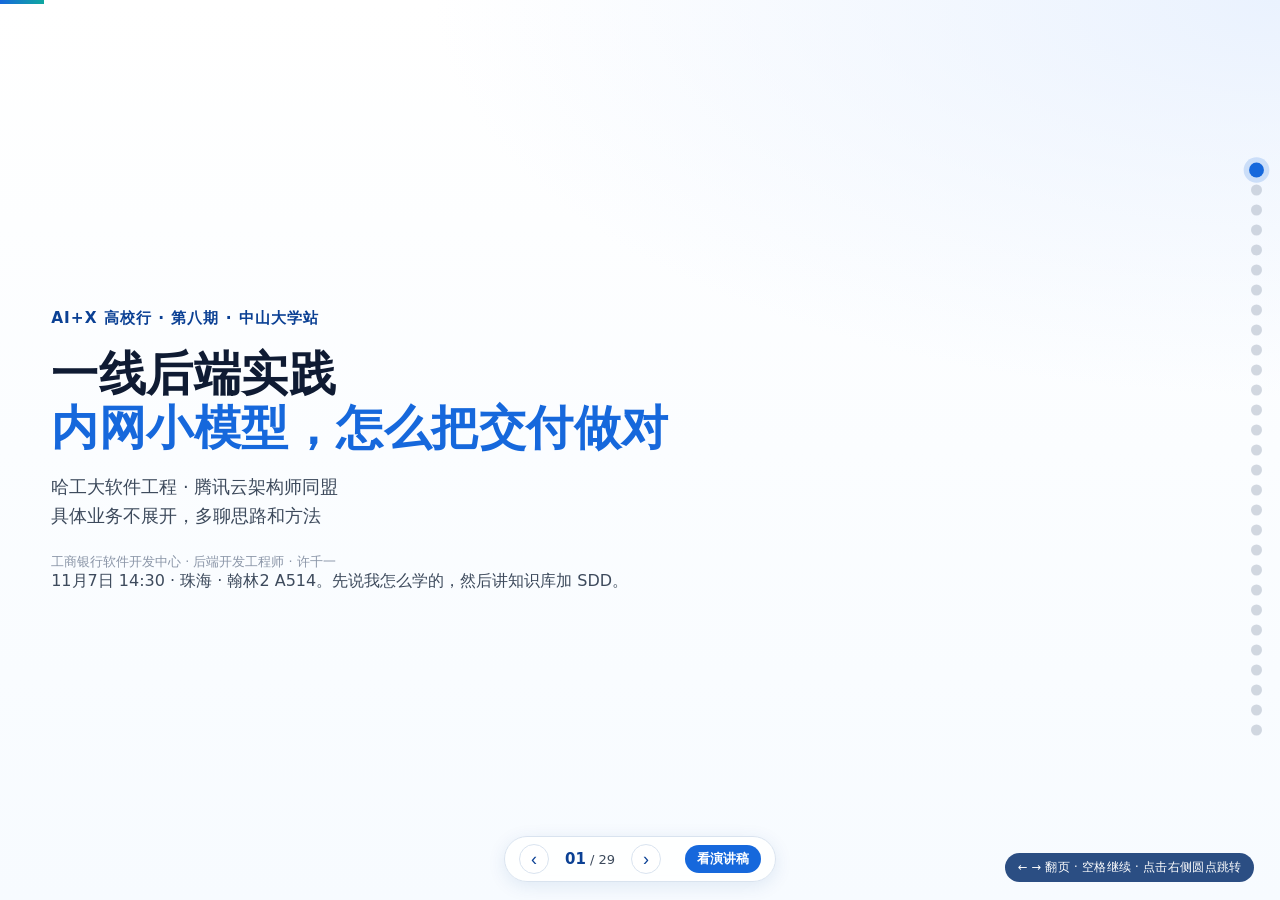
==== commit 1e1aa70b: "Softer opening wording Co-authored-by: Cursor <cursoragent@cursor.com>" ====
--- a/index.html
+++ b/index.html
@@ -81,9 +81,9 @@
 <div class="hint" id="hint">&larr; &rarr; 翻页 · 空格继续 · 点击右侧圆点跳转</div>
 
 <main id="deck">
-  <section class="slide cover" id="s1"><div class="cover-grid"><div class="cover-left"><div class="eyebrow reveal" style="--i:0">AI+X 高校行 · 第八期 · 中山大学站</div><h1 class="cover-title reveal" style="--i:1">一线后端实践<br><span>内网小模型，怎么把交付做对</span></h1><div class="cover-sub reveal" style="--i:2"><p>哈工大软件工程 · 腾讯云架构师同盟</p><p>业务不能外带，今天只讲思路</p></div><div class="cover-meta reveal" style="--i:3">工商银行软件开发中心 · 后端开发工程师 · 许千一</div><p class="cover-sub reveal" style="--i:4">11月7日 14:30 · 珠海 · 翰林2 A514。先说我怎么学的，然后讲知识库加 SDD。</p></div></div></section>
+  <section class="slide cover" id="s1"><div class="cover-grid"><div class="cover-left"><div class="eyebrow reveal" style="--i:0">AI+X 高校行 · 第八期 · 中山大学站</div><h1 class="cover-title reveal" style="--i:1">一线后端实践<br><span>内网小模型，怎么把交付做对</span></h1><div class="cover-sub reveal" style="--i:2"><p>哈工大软件工程 · 腾讯云架构师同盟</p><p>具体业务不展开，多聊思路和方法</p></div><div class="cover-meta reveal" style="--i:3">工商银行软件开发中心 · 后端开发工程师 · 许千一</div><p class="cover-sub reveal" style="--i:4">11月7日 14:30 · 珠海 · 翰林2 A514。先说我怎么学的，然后讲知识库加 SDD。</p></div></div></section>
   <section class="slide" id="s2"><div class="chrome"><div class="badge">01</div><div class="chrome-text"><h2 class="h-title">AI 伴随我的成长历程</h2><span class="eyebrow-bar"></span><span class="eyebrow">AI ALONG THE WAY</span></div></div><div class="content"><div class="layers"><div class="band reveal" style="--i:0"><span class="b-no">2010</span><b class="b-name">9 岁 · 围棋 AI 还下不过我</b><p>搜索 + 规则：人写的规则加搜索，还没有神经网络，棋力有限。</p></div><div class="band reveal" style="--i:1"><span class="b-no">2014</span><b class="b-name">13 岁 · 小冰每晚讲故事，还会唱歌</b><p>检索式对话：从真人对话里挑一句，后来加了神经网络；唱歌靠语音合成。</p></div><div class="band reveal" style="--i:2"><span class="b-no">2016</span><b class="b-name">15 岁 · AlphaGo 赢了，我后来才知道</b><p>深度强化学习：神经网络看局面，加上树搜索，再自己跟自己下。</p></div><div class="band reveal" style="--i:3"><span class="b-no">2019</span><b class="b-name">18 岁 · 网络天才、狗屁不通生成器</b><p>问答 + 模板：网络天才问是否题猜人物；生成器是模板随机拼句，没有模型。</p></div><div class="band reveal" style="--i:4"><span class="b-no">2025</span><b class="b-name">工作后 · 模型成日常，重拾围棋残局</b><p>大语言模型：Transformer，按上下文预测下一个词。</p></div></div><div class="layers"><div class="band reveal" style="--i:0"><span class="b-no">01</span><b class="b-name">跟一门课</b><p>Datawhale、吴恩达、李宏毅都行。先跑通一个小项目，别背公式。</p></div><div class="band reveal" style="--i:1"><span class="b-no">02</span><b class="b-name">读一份源码</b><p>clone 一个喜欢的仓库读懂。读一份，比再看十篇教程记得住。</p></div><div class="band reveal" style="--i:2"><span class="b-no">03</span><b class="b-name">打一次黑客松</b><p>第一晚砍到一条主流程。最后一小时只保演示那条路。</p></div><div class="band reveal" style="--i:3"><span class="b-no">04</span><b class="b-name">再讲一次</b><p>讲不出来，就是还没懂。我也是讲 SDD 时才想清楚。</p></div></div><div class="conclusion reveal" style="--i:2"><b>TAKEAWAY</b><span>个人故事就到这。如果回到大一，我会早点做下一页这四件。</span></div></div><div class="footer"><span>Datawhale AI+X 高校行 · 分享</span><span>02 / 29</span></div></section>
-  <section class="slide" id="s3"><div class="chrome"><div class="badge">02</div><div class="chrome-text"><h2 class="h-title">如果回到大一，我会做这几件事</h2><span class="eyebrow-bar"></span><span class="eyebrow">IF I COULD REWIND</span></div></div><div class="content"><div class="layers"><div class="band reveal" style="--i:0"><span class="b-no">01</span><b class="b-name">早点动手</b><p>别等准备好了再开始。先 clone、先跑通、先改坏。</p></div><div class="band reveal" style="--i:1"><span class="b-no">02</span><b class="b-name">早用 AI 协作</b><p>用 Spec、单测、文档去约束它，让它写你审。驾驭比依赖重要。</p></div><div class="band reveal" style="--i:2"><span class="b-no">03</span><b class="b-name">早点输出</b><p>把学会的东西讲出去。教别人，是你自己最深的学。</p></div><div class="band reveal" style="--i:3"><span class="b-no">04</span><b class="b-name">早想清楚</b><p>我要解决什么真问题？而不是追什么最新模型。方向比速度重要。</p></div></div><div class="conclusion reveal" style="--i:1"><b>TAKEAWAY</b><span>这些事都不难，难的是「早一点」。你现在最多的就是时间。</span></div></div><div class="footer"><span>Datawhale AI+X 高校行 · 分享</span><span>03 / 29</span></div></section>
+  <section class="slide" id="s3"><div class="chrome"><div class="badge">02</div><div class="chrome-text"><h2 class="h-title">如果回到大一，我会做这几件事</h2><span class="eyebrow-bar"></span><span class="eyebrow">IF I COULD REWIND</span></div></div><div class="content"><div class="layers"><div class="band reveal" style="--i:0"><span class="b-no">01</span><b class="b-name">早一点动手 · 动手才知道缺什么</b><p>看懂和写得出来是两回事。先把项目跑起来，再改一处，报错会告诉你缺哪块知识，回头再学，目标更明确。</p></div><div class="band reveal" style="--i:1"><span class="b-no">02</span><b class="b-name">早用 AI 协作 · 让它写，你来审</b><p>要审它，你得先知道什么是对。写清 Spec 和测试，它写错了你能当场发现，能力长在你身上。</p></div><div class="band reveal" style="--i:2"><span class="b-no">03</span><b class="b-name">早一点输出 · 讲出来才算学会</b><p>讲给别人听，卡住的地方就是没懂的地方。写一篇博客、做一次分享，比再看一遍记得牢。</p></div><div class="band reveal" style="--i:3"><span class="b-no">04</span><b class="b-name">早想清楚 · 先找问题，再挑工具</b><p>模型更新很快，追不完。先想清楚要解决什么问题，再挑工具，学到的东西换了模型也用得上。</p></div></div><div class="conclusion reveal" style="--i:1"><b>TAKEAWAY</b><span>这些事都不难，难的是「早一点」。你现在最多的就是时间。</span></div></div><div class="footer"><span>Datawhale AI+X 高校行 · 分享</span><span>03 / 29</span></div></section>
   <section class="slide divider" id="s4"><span class="watermark">02</span><div class="divider-content"><span class="kicker reveal" style="--i:0">PART 02<span class="pill">本章重点</span></span><h2 class="reveal" style="--i:1">先讲判断，再讲做法</h2><p class="reveal" style="--i:2">AI 来了，做软件哪里变了，哪里没变。一本 1975 年的书，一份 2026 年的调查。</p></div></section>
   <section class="slide" id="s5"><div class="chrome"><div class="badge">03</div><div class="chrome-text"><h2 class="h-title">《人月神话》的故事：IBM 的大项目是怎么延期的</h2><span class="eyebrow-bar"></span><span class="eyebrow">THE MYTHICAL MAN-MONTH</span></div><div class="tags">布鲁克斯自序 · IBM OS/360</div></div><div class="content"><div class="lead reveal" style="--i:0">1964 年，布鲁克斯接手 IBM System/360 的操作系统 OS/360。这本书写的是那次经历。</div><div class="grid3"><div class="card emph reveal" style="--i:0"><span class="ccap-inline">1964–65 · 出了什么事</span><b>OS/360 延期了</b><p>高峰时大约一千人在做。交付晚了，内存比计划多，成本是估算的好几倍，好几个版本以后才好用。</p></div><div class="card soft reveal" style="--i:1"><span class="ccap-inline">为什么</span><b>人和月不能换着算</b><p>有的活拆不开：生孩子要九个月。拆得开的，人一多两两要对齐：5 人 10 对，10 人 45 对。新人要学，老人要停下来教。</p></div><div class="card  reveal" style="--i:2"><span class="ccap-inline">后来</span><b>一个问题，答了十年</b><p>离开 IBM 时，CEO 小沃森问他：管硬件和管软件有什么不同？1975 年，他写成《人月神话》。1986 年，又写了《没有银弹》。</p></div></div><div class="strip  reveal" style="--i:2"><span>布鲁克斯定律：给已经延期的软件项目加人，只会让它更晚。</span></div><div class="conclusion reveal" style="--i:3"><b>TAKEAWAY</b><span>银弹，就是一发就中的办法。下一页看 AI 是不是。</span></div></div><div class="footer"><span>Datawhale AI+X 高校行 · 分享</span><span>05 / 29</span></div></section>
   <section class="slide" id="s6"><div class="chrome"><div class="badge">04</div><div class="chrome-text"><h2 class="h-title">软件工程没有银弹</h2><span class="eyebrow-bar"></span><span class="eyebrow">NO SILVER BULLET</span></div><div class="tags">《人月神话》 · 中国信通院 · 2026</div></div><div class="content"><div class="lead reveal" style="--i:0">AI 是不是那种一发就中的办法？看一份国内调查，看快了多少、难在哪。</div><div class="source reveal" style="--i:1">来源 · 中国信息通信研究院《AI4SE行业现状调查报告（2026年）》· 2109 份有效问卷</div><div class="shots"><figure class="reveal" style="--i:0"><img src="caict_fig10.jpg" alt="左边 · 提效停在三成上下"><figcaption><b>左边 · 提效停在三成上下</b>开发 29.06% 到 32.63%。运维 36.36%。</figcaption></figure><figure class="reveal" style="--i:1"><img src="caict_fig5.jpg" alt="右边 · 难在人和成本"><figcaption><b>右边 · 难在人和成本</b>深色是 2025 年：人才 34.02%，成本 26.85%。</figcaption></figure></div><div class="conclusion reveal" style="--i:3"><b>TAKEAWAY</b><span>快了大约三成，不是十倍。最难的换成了人和成本。</span></div></div><div class="footer"><span>Datawhale AI+X 高校行 · 分享</span><span>06 / 29</span></div></section>
@@ -92,23 +92,23 @@
   <section class="slide" id="s9"><div class="chrome"><div class="badge">07</div><div class="chrome-text"><h2 class="h-title">我的环境：为什么是知识库加 SDD</h2><span class="eyebrow-bar"></span><span class="eyebrow">WHY THIS METHOD</span></div><div class="tags">不涉及具体业务</div></div><div class="content"><div class="lead reveal" style="--i:0">先把环境说清楚：开发和模型都在内网。一部分资料涉密，不能外发，所以只讲方法。</div><div class="grid3"><div class="card soft reveal" style="--i:0"><span class="ccap-inline">模型</span><b>小，而且不联网</b><p>用的是不联网的小尺寸模型。查不到外面的新文档，也不能换成更强的联网模型。它不知道的，就容易编。</p></div><div class="card emph reveal" style="--i:1"><span class="ccap-inline">系统</span><b>大，而且要逐步验</b><p>维护的是大型系统。需求、方案、改动、验收，每一步交付都得对。含糊一次，后面容易偏。</p></div><div class="card aqua reveal" style="--i:2"><span class="ccap-inline">办法</span><b>知识库 + SDD</b><p>知识库：仓库里几份 markdown，术语表、现状、约定。SDD：每一步有规格、有验收。模型不用更聪明，输入先要准。</p></div></div><div class="strip tint reveal" style="--i:2"><span>每一步都要能核对：需求写进 spec，改动落在 task，验收写成能检查的句子。对不上，就停。</span></div><div class="conclusion reveal" style="--i:3"><b>TAKEAWAY</b><span>这种环境下最合适的，不是更大的模型，而是知识库加上 SDD。</span></div></div><div class="footer"><span>Datawhale AI+X 高校行 · 分享</span><span>09 / 29</span></div></section>
   <section class="slide" id="s10"><div class="chrome"><div class="badge">08</div><div class="chrome-text"><h2 class="h-title">SDD 是什么，谁把它做成了公开做法</h2><span class="eyebrow-bar"></span><span class="eyebrow">WHERE SDD CAME FROM</span></div><div class="tags">不是标准 · 2025 · GitHub Spec Kit</div></div><div class="content"><div class="lead reveal" style="--i:0">定义就一句：先写成文件，做什么、不做什么、怎样算做完。给人看过，再让 AI 照着写。</div><div class="grid3"><div class="card soft reveal" style="--i:0"><span class="ccap-inline">定义</span><b>聊天那句不算规格</b><p>做什么、不做什么、怎样算做完。要落成文件，还要先被人看过。随口一说，换个人就接不上。</p></div><div class="card emph reveal" style="--i:1"><span class="ccap-inline">谁做的</span><b>2025 年的 Spec Kit</b><p>出自 John Lam 的研究：用规格引导大模型写软件，结果更确定。Den Delimarsky 做成开源工具包。8 月第一次提交，9 月公开。</p></div><div class="card aqua reveal" style="--i:2"><span class="ccap-inline">从哪来</span><b>词比工具包早</b><p>先写怎么算对，测试驱动、行为驱动早就在这么做。新的是：规格变成 Agent 能一步步执行的文件。</p></div></div><div class="strip tint reveal" style="--i:2"><span>不要记成人名：这不是标准，也不是他们发明了「先写需求」。今天用的是这套给 Agent 用的公开做法。</span></div><div class="conclusion reveal" style="--i:3"><b>TAKEAWAY</b><span>名字不用背。要记住：2025 年公开，四步能执行，对不上就改规格。</span></div></div><div class="footer"><span>Datawhale AI+X 高校行 · 分享</span><span>10 / 29</span></div></section>
   <section class="slide" id="s11"><div class="chrome"><div class="badge">09</div><div class="chrome-text"><h2 class="h-title">规格是真相，代码替它干活</h2><span class="eyebrow-bar"></span><span class="eyebrow">WHY SPEC KIT WORKS THIS WAY</span></div><div class="tags">github/spec-kit · spec-driven.md</div></div><div class="content"><div class="lead reveal" style="--i:0">Spec Kit 的设计文档，第一节叫「权力反转」：规格不再为代码服务，代码为规格服务。</div><div class="shotside shots"><figure class="reveal" style="--i:0"><img src="shot_speckit_inversion.png" alt="原文 · The Power Inversion"><figcaption><b>原文 · The Power Inversion</b>出处：github/spec-kit 仓库里的 spec-driven.md</figcaption></figure><div class="sidenotes"><div class="sn reveal" style="--i:1"><span>以前</span><b>代码是真相</b><i>需求文档、设计文档是脚手架，代码一往前走，文档就跟不上。</i></div><div class="sn reveal" style="--i:2"><span>反过来</span><b>规格是源头</b><i>代码是规格的一种表达。改需求先改规格，出错先查规格。</i></div><div class="sn reveal" style="--i:3"><span>我只走半步</span><b>规格先行，代码照样审</b><i>原文说代码可以从规格重新生成。我的环境里，代码我照样审，测试照样跑。</i></div></div></div><div class="conclusion reveal" style="--i:2"><b>TAKEAWAY</b><span>SDD 的出发点：规格不是写完就扔的脚手架，是要一直维护的那一份。</span></div></div><div class="footer"><span>Datawhale AI+X 高校行 · 分享</span><span>11 / 29</span></div></section>
-  <section class="slide" id="s12"><div class="chrome"><div class="badge">10</div><div class="chrome-text"><h2 class="h-title">顺序就五步，记住三件事</h2><span class="eyebrow-bar"></span><span class="eyebrow">SPEC-DRIVEN DEVELOPMENT</span></div><div class="tags">GitHub Spec Kit · 公开做法 · 人月聊 IT · 架构师同盟公开分享</div></div><div class="content"><div class="lead reveal" style="--i:0">一句话：把要做什么、受什么约束、怎么算做完先写成规格，让 AI 照着写，而不是靠一句模糊的提示反复试错。</div><div class="layers"><div class="band reveal" style="--i:0"><span class="b-no">01</span><b class="b-name">Specify 写清要什么</b><p>做什么、给谁用、有什么约束、怎么算做完。产出 spec.md。</p></div><div class="band reveal" style="--i:1"><span class="b-no">02</span><b class="b-name">Plan 定怎么做</b><p>技术路线、涉及模块与依赖，以及取舍理由。产出 plan.md。</p></div><div class="band reveal" style="--i:2"><span class="b-no">03</span><b class="b-name">Tasks 拆成小块</b><p>把方案拆成可独立实现、可单独验证的任务清单。</p></div><div class="band reveal" style="--i:3"><span class="b-no">04</span><b class="b-name">Implement 让 AI 来写</b><p>AI 在规格边界内编码。你审的是小块改动，不是千行代码。</p></div><div class="band reveal" style="--i:4"><span class="b-no">05</span><b class="b-name">你来对</b><p>比对实现与规格，对不上就回到上一阶段。这一步是你的，不是命令。</p></div></div><div class="strip tint reveal" style="--i:2"><span>关键差别：Spec 是一份先被人看过的文件，还写明了验收条件。聊天提示留不住，换一个人就接不上。</span></div><div class="conclusion reveal" style="--i:3"><b>TAKEAWAY</b><span>前四步是公开做法，第五步你自己对。记住写清楚、拆小块、回头验。</span></div></div><div class="footer"><span>Datawhale AI+X 高校行 · 分享</span><span>12 / 29</span></div></section>
+  <section class="slide" id="s12"><div class="chrome"><div class="badge">10</div><div class="chrome-text"><h2 class="h-title">SDD 的五个步骤</h2><span class="eyebrow-bar"></span><span class="eyebrow">SPEC-DRIVEN DEVELOPMENT</span></div><div class="tags">GitHub Spec Kit · 公开做法 · 人月聊 IT · 架构师同盟公开分享</div></div><div class="content"><div class="lead reveal" style="--i:0">一句话：把要做什么、受什么约束、怎么算做完先写成规格，让 AI 照着写，而不是靠一句模糊的提示反复试错。</div><div class="layers"><div class="band reveal" style="--i:0"><span class="b-no">01</span><b class="b-name">Specify 写清要什么</b><p>做什么、给谁用、有什么约束、怎么算做完。产出 spec.md。</p></div><div class="band reveal" style="--i:1"><span class="b-no">02</span><b class="b-name">Plan 定怎么做</b><p>技术路线、涉及模块与依赖，以及取舍理由。产出 plan.md。</p></div><div class="band reveal" style="--i:2"><span class="b-no">03</span><b class="b-name">Tasks 拆成小块</b><p>把方案拆成可独立实现、可单独验证的任务清单。</p></div><div class="band reveal" style="--i:3"><span class="b-no">04</span><b class="b-name">Implement 让 AI 来写</b><p>AI 在规格边界内编码。你审的是小块改动，不是千行代码。</p></div><div class="band reveal" style="--i:4"><span class="b-no">05</span><b class="b-name">你来对</b><p>比对实现与规格，对不上就回到上一阶段。这一步是你的，不是命令。</p></div></div><div class="strip tint reveal" style="--i:2"><span>关键差别：Spec 是一份先被人看过的文件，还写明了验收条件。聊天提示留不住，换一个人就接不上。</span></div><div class="conclusion reveal" style="--i:3"><b>TAKEAWAY</b><span>前四步是公开做法，第五步你自己对。记住写清楚、拆小块、回头验。</span></div></div><div class="footer"><span>Datawhale AI+X 高校行 · 分享</span><span>12 / 29</span></div></section>
   <section class="slide" id="s13"><div class="chrome"><div class="badge">11</div><div class="chrome-text"><h2 class="h-title">跑一遍 Spec Kit，手里会多出哪些文件</h2><span class="eyebrow-bar"></span><span class="eyebrow">WHAT ONE RUN PRODUCES</span></div><div class="tags">官方示例：做一个聊天功能</div></div><div class="content"><div class="shots"><figure class="reveal" style="--i:0"><img src="shot_speckit_chat.png" alt="三条命令 · 官方示例"><figcaption><b>三条命令 · 官方示例</b>specify 出 spec.md。技术栈在 plan 才写：WebSocket、PostgreSQL、Redis。tasks 出任务单。</figcaption></figure><figure class="reveal" style="--i:1"><img src="shot_spec_template_story.png" alt="spec.md 里面 · 官方模板"><figcaption><b>spec.md 里面 · 官方模板</b>每个用户故事能单独测，验收写成 Given / When / Then。</figcaption></figure></div><div class="strip tint reveal" style="--i:1"><span>换成登录：Given 账号已经连续输错两次，When 第三次又输错，Then 锁定五分钟，并提示还要等多久。</span></div><div class="conclusion reveal" style="--i:2"><b>TAKEAWAY</b><span>大作业的 spec.md 照这个格式写：先写故事和验收，技术栈留到 plan。</span></div></div><div class="footer"><span>Datawhale AI+X 高校行 · 分享</span><span>13 / 29</span></div></section>
-  <section class="slide" id="s14"><div class="chrome"><div class="badge">12</div><div class="chrome-text"><h2 class="h-title">模板为什么这么写：不许模型猜</h2><span class="eyebrow-bar"></span><span class="eyebrow">WHY THE TEMPLATE LOOKS LIKE THIS</span></div><div class="tags">spec-driven.md · 模板的设计</div></div><div class="content"><div class="lead reveal" style="--i:0">模板本身就是给模型的提示词。它管住的是模型最爱干的事：没说的，自己编一个。</div><div class="shots"><figure class="reveal" style="--i:0"><img src="shot_speckit_clarify.png" alt="没说清的，标出来，不许猜"><figcaption><b>没说清的，标出来，不许猜</b>它自己举的例子就是登录：邮箱密码、SSO 还是 OAuth？</figcaption></figure><figure class="reveal" style="--i:1"><img src="shot_speckit_checklist.png" alt="清单是规格的单元测试"><figcaption><b>清单是规格的单元测试</b>没有待澄清标记、需求能测、成功标准能衡量，才往下走。</figcaption></figure></div><div class="conclusion reveal" style="--i:2"><b>TAKEAWAY</b><span>下一页的四件，就是我把这套搬到内网小模型上的版本。</span></div></div><div class="footer"><span>Datawhale AI+X 高校行 · 分享</span><span>14 / 29</span></div></section>
-  <section class="slide" id="s15"><div class="chrome"><div class="badge">13</div><div class="chrome-text"><h2 class="h-title">写给小模型的 Spec，四件要写死</h2><span class="eyebrow-bar"></span><span class="eyebrow">SPEC IN PRACTICE</span></div><div class="tags">实战 · 大作业同样适用</div></div><div class="content"><div class="layers"><div class="band reveal" style="--i:0"><span class="b-no">01</span><b class="b-name">术语，别让它猜词</b><p>这个词在项目里是什么意思。知识库里有一页，就摘一页。没写进去的，它很容易编。</p></div><div class="band reveal" style="--i:1"><span class="b-no">02</span><b class="b-name">边界，写明不做什么</b><p>做哪些，明确不做什么。小模型容易多写。多出来的，常常是错的。</p></div><div class="band reveal" style="--i:2"><span class="b-no">03</span><b class="b-name">验收，写成能检查的句子</b><p>怎样算做完，要能核对。例如：输错三次，锁定五分钟。这句话最后就是一条检查。</p></div><div class="band reveal" style="--i:3"><span class="b-no">04</span><b class="b-name">何时停，对不上就回去</b><p>和验收对不上，就停。回规格改，别「再试一次」。小模型的上下文经不起反复烧。</p></div></div><div class="strip tint reveal" style="--i:1"><span>文件就三个：spec.md 写这四件，plan.md 写路线和取舍，tasks.md 把每件拆成一次能验完的小块。</span></div><div class="strip tint reveal" style="--i:2"><span>同一个东西只留一个名字。验收别写「体验要好」，要写成能核对的句子。</span></div><div class="conclusion reveal" style="--i:3"><b>TAKEAWAY</b><span>规格没写清这四件之前，不许开写。大作业也是先写完它们。</span></div></div><div class="footer"><span>Datawhale AI+X 高校行 · 分享</span><span>15 / 29</span></div></section>
+  <section class="slide" id="s14"><div class="chrome"><div class="badge">12</div><div class="chrome-text"><h2 class="h-title">模板为什么这么写：不让模型猜</h2><span class="eyebrow-bar"></span><span class="eyebrow">WHY THE TEMPLATE LOOKS LIKE THIS</span></div><div class="tags">spec-driven.md · 模板的设计</div></div><div class="content"><div class="lead reveal" style="--i:0">模板本身就是给模型的提示词。它管住的是模型最爱干的事：没说的，自己编一个。</div><div class="shots"><figure class="reveal" style="--i:0"><img src="shot_speckit_clarify.png" alt="没说清的，标出来，不许猜"><figcaption><b>没说清的，标出来，不许猜</b>它自己举的例子就是登录：邮箱密码、SSO 还是 OAuth？</figcaption></figure><figure class="reveal" style="--i:1"><img src="shot_speckit_checklist.png" alt="清单是规格的单元测试"><figcaption><b>清单是规格的单元测试</b>没有待澄清标记、需求能测、成功标准能衡量，才往下走。</figcaption></figure></div><div class="conclusion reveal" style="--i:2"><b>TAKEAWAY</b><span>下一页的四件，就是我把这套搬到内网小模型上的版本。</span></div></div><div class="footer"><span>Datawhale AI+X 高校行 · 分享</span><span>14 / 29</span></div></section>
+  <section class="slide" id="s15"><div class="chrome"><div class="badge">13</div><div class="chrome-text"><h2 class="h-title">给小模型写 Spec，我会写清这四件</h2><span class="eyebrow-bar"></span><span class="eyebrow">SPEC IN PRACTICE</span></div><div class="tags">实战 · 大作业同样适用</div></div><div class="content"><div class="layers"><div class="band reveal" style="--i:0"><span class="b-no">01</span><b class="b-name">术语，别让它猜词</b><p>这个词在项目里是什么意思。知识库里有一页，就摘一页。没写进去的，它很容易编。</p></div><div class="band reveal" style="--i:1"><span class="b-no">02</span><b class="b-name">边界，写明不做什么</b><p>做哪些，明确不做什么。小模型容易多写。多出来的，常常是错的。</p></div><div class="band reveal" style="--i:2"><span class="b-no">03</span><b class="b-name">验收，写成能检查的句子</b><p>怎样算做完，要能核对。例如：输错三次，锁定五分钟。这句话最后就是一条检查。</p></div><div class="band reveal" style="--i:3"><span class="b-no">04</span><b class="b-name">何时停，对不上就回去</b><p>和验收对不上，就停。回规格改，别「再试一次」。小模型的上下文经不起反复烧。</p></div></div><div class="strip tint reveal" style="--i:1"><span>文件就三个：spec.md 写这四件，plan.md 写路线和取舍，tasks.md 把每件拆成一次能验完的小块。</span></div><div class="strip tint reveal" style="--i:2"><span>同一个东西只留一个名字。验收别写「体验要好」，要写成能核对的句子。</span></div><div class="conclusion reveal" style="--i:3"><b>TAKEAWAY</b><span>规格没写清这四件之前，不许开写。大作业也是先写完它们。</span></div></div><div class="footer"><span>Datawhale AI+X 高校行 · 分享</span><span>15 / 29</span></div></section>
   <section class="slide" id="s16"><div class="chrome"><div class="badge">14</div><div class="chrome-text"><h2 class="h-title">CS / SE 的大作业，也能用 Spec 做</h2><span class="eyebrow-bar"></span><span class="eyebrow">SPEC FOR COURSE PROJECTS</span></div><div class="tags">这周就能试</div></div><div class="content"><div class="layers"><div class="band reveal" style="--i:0"><span class="b-no">01</span><b class="b-name">spec.md 先写清要什么</b><p>做什么、不做什么、怎么算做完。一句话需求，最容易跑偏。</p></div><div class="band reveal" style="--i:1"><span class="b-no">02</span><b class="b-name">plan.md 再定怎么做</b><p>让 AI 给两三条技术路线，写清取舍理由，由你来选，不是它替你选。</p></div><div class="band reveal" style="--i:2"><span class="b-no">03</span><b class="b-name">tasks.md 拆成能验收的小块</b><p>一个任务一次能验完。每块都对应 spec 里的一条验收标准。</p></div><div class="band reveal" style="--i:3"><span class="b-no">04</span><b class="b-name">实现 + 测试</b><p>把验收标准写成检查，跑通再合。spec 批准之前，不许开写。</p></div></div><div class="strip tint reveal" style="--i:1"><span>为什么大作业特别适合：需求本来就模糊、评分看验收、AI 又容易自由发挥。我自己先把 Spec 写完再让它动，常常更省事。</span></div><div class="strip tint reveal" style="--i:2"><span>裁剪掉的是流程形式，保留的是约束本身。不是流程越多越好，是约束不能丢。</span></div><div class="conclusion reveal" style="--i:3"><b>TAKEAWAY</b><span>不用等进公司：这周的课程项目，谁都可以先写一个 spec.md 试试。</span></div></div><div class="footer"><span>Datawhale AI+X 高校行 · 分享</span><span>16 / 29</span></div></section>
-  <section class="slide" id="s17"><div class="chrome"><div class="badge">15</div><div class="chrome-text"><h2 class="h-title">一个提醒：规约也会腐烂，要分层、要维护</h2><span class="eyebrow-bar"></span><span class="eyebrow">KEEPING SPECS ALIVE</span></div><div class="tags">人月聊 IT · 架构师同盟公开分享</div></div><div class="content"><div class="lead reveal" style="--i:0">两个退化结局：都不提交，只留在个人电脑，人一走就丢；都提交，人人一套、没有标准，越堆越多没人敢用。</div><div class="grid3"><div class="card emph reveal" style="--i:0"><span class="ccap-inline">Principles</span><b>原则层 · 项目宪法</b><p>安全红线、合规要求、架构原则。改动极少，是整个项目的最高权威。</p></div><div class="card soft reveal" style="--i:1"><span class="ccap-inline">Living Specs</span><b>活规格层 · 当前真相</b><p>按领域组织，描述系统现在应有的行为。随需求更新，是日常最常读的一层。</p></div><div class="card aqua reveal" style="--i:2"><span class="ccap-inline">Feature Delta</span><b>增量层 · 本次变更</b><p>每次改动的 spec / plan / tasks 三件套。做完就归档或合并回上层，不在主干囤积。</p></div></div><div class="strip tint reveal" style="--i:2"><span>四条维护机制：有归属，谁的孩子谁抱走。有节奏，按层更新。有出口，用完即归档。有校验，漂移即告警。</span></div><div class="conclusion reveal" style="--i:3"><b>TAKEAWAY</b><span>判断标准只有一句：新来的人读得懂，AI 用得上。</span></div></div><div class="footer"><span>Datawhale AI+X 高校行 · 分享</span><span>17 / 29</span></div></section>
+  <section class="slide" id="s17"><div class="chrome"><div class="badge">15</div><div class="chrome-text"><h2 class="h-title">规约放久了会过时：怎么分层、怎么维护</h2><span class="eyebrow-bar"></span><span class="eyebrow">KEEPING SPECS ALIVE</span></div><div class="tags">人月聊 IT · 架构师同盟公开分享</div></div><div class="content"><div class="lead reveal" style="--i:0">两个退化结局：都不提交，只留在个人电脑，人一走就丢；都提交，人人一套、没有标准，越堆越多没人敢用。</div><div class="grid3"><div class="card emph reveal" style="--i:0"><span class="ccap-inline">Principles</span><b>原则层 · 项目宪法</b><p>安全红线、合规要求、架构原则。改动极少，是整个项目的最高权威。</p></div><div class="card soft reveal" style="--i:1"><span class="ccap-inline">Living Specs</span><b>活规格层 · 当前真相</b><p>按领域组织，描述系统现在应有的行为。随需求更新，是日常最常读的一层。</p></div><div class="card aqua reveal" style="--i:2"><span class="ccap-inline">Feature Delta</span><b>增量层 · 本次变更</b><p>每次改动的 spec / plan / tasks 三件套。做完就归档或合并回上层，不在主干囤积。</p></div></div><div class="strip tint reveal" style="--i:2"><span>四条维护机制：有归属，谁的孩子谁抱走。有节奏，按层更新。有出口，用完即归档。有校验，漂移即告警。</span></div><div class="conclusion reveal" style="--i:3"><b>TAKEAWAY</b><span>判断标准只有一句：新来的人读得懂，AI 用得上。</span></div></div><div class="footer"><span>Datawhale AI+X 高校行 · 分享</span><span>17 / 29</span></div></section>
   <section class="slide" id="s18"><div class="chrome"><div class="badge">16</div><div class="chrome-text"><h2 class="h-title">OpenSpec：改动放进 changes，做完就归档</h2><span class="eyebrow-bar"></span><span class="eyebrow">HOW OPENSPEC KEEPS SPECS ALIVE</span></div><div class="tags">Fission-AI/OpenSpec</div></div><div class="content"><div class="shotside shots"><figure class="reveal" style="--i:0"><img src="shot_openspec_flow.png" alt="官方 README · 加一个深色模式"><figcaption><b>官方 README · 加一个深色模式</b>四条命令：想清楚、提案、实现、归档。</figcaption></figure><div class="sidenotes"><div class="sn reveal" style="--i:1"><span>specs/</span><b>系统现在什么样</b><i>就是上一页的活规格层。平时读它，不去翻散落的聊天记录。</i></div><div class="sn reveal" style="--i:2"><span>changes/</span><b>这次改什么</b><i>一个改动一个文件夹：proposal、specs、design、tasks。需求按增量写，README 里就是 ADDED Requirements。</i></div><div class="sn reveal" style="--i:3"><span>archive</span><b>做完就收走</b><i>归档进 changes/archive，名字带日期。改动合回 specs，主干里不囤旧提案。</i></div><div class="sn reveal" style="--i:4"><span>取舍</span><b>它自己说比 Spec Kit 轻</b><i>不设硬关卡，哪份文件都能随时改。大作业嫌 Spec Kit 重，可以试它。</i></div></div></div><div class="conclusion reveal" style="--i:1"><b>TAKEAWAY</b><span>上一页说要有出口。它的出口就是 archive：做完的改动收走，现状合回 specs。</span></div></div><div class="footer"><span>Datawhale AI+X 高校行 · 分享</span><span>18 / 29</span></div></section>
   <section class="slide" id="s19"><div class="chrome"><div class="badge">17</div><div class="chrome-text"><h2 class="h-title">顺手推荐几个好用的 AI 工具</h2><span class="eyebrow-bar"></span><span class="eyebrow">TOOLS I ACTUALLY USE</span></div><div class="tags">学生用得起</div></div><div class="content"><div class="cards6"><div class="card soft reveal" style="--i:0"><span class="ccap-inline">Codex</span><b>OpenAI · GPT 的编程助手</b><p>我换成这个，没用过的不推荐。任务放本地，也可以派到云端。额度和入口以当时订阅为准。</p></div><div class="card soft reveal" style="--i:1"><span class="ccap-inline">反重力</span><b>Google Antigravity</b><p>和 Codex 换着派任务。适合并行看多个 Agent 的交付。产品变得快，以官网当时为准。</p></div><div class="card soft reveal" style="--i:2"><span class="ccap-inline">Cursor</span><b>AI 原生 IDE</b><p>仓库级对话加编辑，做课程项目、打黑客松顺手。免费档能起步，额度会变。</p></div><div class="card soft reveal" style="--i:3"><span class="ccap-inline">WorkBuddy</span><b>混元 Hy4 · 限时免费</b><p>到 11 月 15 日，每日有额度，不是无限。打 CTF 成本低。国内模型对题目，没 Grok 那么容易直接拒绝。</p></div><div class="card soft reveal" style="--i:4"><span class="ccap-inline">Obsidian</span><b>本地优先 · 双链笔记</b><p>碎片先进收件箱，周末整理成自己的话，加上双向链接。免费、纯 Markdown。</p></div><div class="card soft reveal" style="--i:5"><span class="ccap-inline">DSH Go</span><b>把 AI Agent 装进口袋</b><p>安卓端 DeepSeek Harness：手机跑脚本、遥控电脑，需授权。开源非官方，注意隐私安全。</p></div></div><div class="conclusion reveal" style="--i:1"><b>TAKEAWAY</b><span>用 AI 当导师，别当枪手。理解原理、自己写关键代码。守住学术诚信与账号、隐私安全。</span></div></div><div class="footer"><span>Datawhale AI+X 高校行 · 分享</span><span>19 / 29</span></div></section>
   <section class="slide" id="s20"><div class="chrome"><div class="badge">18</div><div class="chrome-text"><h2 class="h-title">三个 Skill，各自只在一个时机用</h2><span class="eyebrow-bar"></span><span class="eyebrow">HOW TO USE THE SKILLS</span></div><div class="tags">一次只用一个</div></div><div class="content"><div class="grid3"><div class="card soft reveal" style="--i:0"><span class="ccap-inline">grill-me</span><b>方案还说不清时</b><p>时机：还讲不出验收标准。做法：一次只问一个，并给推荐答案。你要做的：回答，不让它写代码。停下：你能亲口说出怎样算做完。</p></div><div class="card emph reveal" style="--i:1"><span class="ccap-inline">sdd</span><b>准备让它动笔之前</b><p>时机：规格还没落成文件。做法：规格、计划、任务、实现，逐步走。你要做的：每步点头，它才继续。停下：规格没过，就停在那一步。</p></div><div class="card aqua reveal" style="--i:2"><span class="ccap-inline">humanize</span><b>文字要给人看之前</b><p>时机：README、报告、说明要交出去。做法：去掉 AI 腔，事实和数字不动。你要做的：改完自己读一遍。停下：它不能替你核对对错。</p></div></div><div class="strip tint reveal" style="--i:1"><span>Skill 是什么：一份写好的说明文件，Agent 碰到对应的事就照着做。怎么装：Claude Code、Codex、Cursor 这类支持 Skill 的 Agent 里可以装。</span></div><div class="conclusion reveal" style="--i:2"><b>TAKEAWAY</b><span>一次只开一个。好在哪一句，下面几页拆开讲。</span></div></div><div class="footer"><span>Datawhale AI+X 高校行 · 分享</span><span>20 / 29</span></div></section>
-  <section class="slide" id="s21"><div class="chrome"><div class="badge">19</div><div class="chrome-text"><h2 class="h-title">grill-me：先问你，不许写代码</h2><span class="eyebrow-bar"></span><span class="eyebrow">ONE SKILL, ONE JOB</span></div><div class="tags">摘自技能说明 · 不是全文</div></div><div class="content"><div class="layers"><div class="band reveal" style="--i:0"><span class="b-no">1</span><b class="b-name">一次只问还没定下来的那一层</b><p>不问已经定过的，也不一次问一串。</p></div><div class="band reveal" style="--i:1"><span class="b-no">2</span><b class="b-name">每题附一个推荐答案</b><p>推荐答案要写成你说「行」就能采纳的那种。</p></div><div class="band reveal" style="--i:2"><span class="b-no">3</span><b class="b-name">你说「行」，这一题才算过</b><p>不点头，就不算数。</p></div><div class="band reveal" style="--i:3"><span class="b-no">4</span><b class="b-name">问完、你确认之前，不许改仓库</b><p>它不能自己替你选。</p></div></div><div class="strip tint reveal" style="--i:1"><span>落到登录，它会这么问。问：失败了，锁整号，还是只锁这一次？推荐：只锁这一次，五分钟，不封号。你：行。或者：不行，改成三次。</span></div><div class="grid3"><div class="card soft reveal" style="--i:0"><span class="ccap-inline">好在哪</span><b>顺序拧过来</b><p>我遇到的返工，很多是它在你还没想完时就开始写。这个技能先问你。你没点头，它不动仓库。</p></div><div class="card emph reveal" style="--i:1"><span class="ccap-inline">我守两条</span><b>问清楚就停</b><p>能亲口说出怎样算做完，就停。再问是闲聊。一次只开这一个。三个叠在一起会跑偏。</p></div><div class="card aqua reveal" style="--i:2"><span class="ccap-inline">不要</span><b>问「你怎么看」</b><p>开放题它会自己往下写。每题都要有一个你能点头的推荐答案。</p></div></div></div><div class="footer"><span>Datawhale AI+X 高校行 · 分享</span><span>21 / 29</span></div></section>
+  <section class="slide" id="s21"><div class="chrome"><div class="badge">19</div><div class="chrome-text"><h2 class="h-title">grill-me：先把问题问清楚，再写代码</h2><span class="eyebrow-bar"></span><span class="eyebrow">ONE SKILL, ONE JOB</span></div><div class="tags">摘自技能说明 · 不是全文</div></div><div class="content"><div class="layers"><div class="band reveal" style="--i:0"><span class="b-no">1</span><b class="b-name">一次只问还没定下来的那一层</b><p>不问已经定过的，也不一次问一串。</p></div><div class="band reveal" style="--i:1"><span class="b-no">2</span><b class="b-name">每题附一个推荐答案</b><p>推荐答案要写成你说「行」就能采纳的那种。</p></div><div class="band reveal" style="--i:2"><span class="b-no">3</span><b class="b-name">你说「行」，这一题才算过</b><p>不点头，就不算数。</p></div><div class="band reveal" style="--i:3"><span class="b-no">4</span><b class="b-name">问完、你确认之前，不许改仓库</b><p>它不能自己替你选。</p></div></div><div class="strip tint reveal" style="--i:1"><span>落到登录，它会这么问。问：失败了，锁整号，还是只锁这一次？推荐：只锁这一次，五分钟，不封号。你：行。或者：不行，改成三次。</span></div><div class="grid3"><div class="card soft reveal" style="--i:0"><span class="ccap-inline">好在哪</span><b>顺序拧过来</b><p>我遇到的返工，很多是它在你还没想完时就开始写。这个技能先问你。你没点头，它不动仓库。</p></div><div class="card emph reveal" style="--i:1"><span class="ccap-inline">我守两条</span><b>问清楚就停</b><p>能亲口说出怎样算做完，就停。再问是闲聊。一次只开这一个。三个叠在一起会跑偏。</p></div><div class="card aqua reveal" style="--i:2"><span class="ccap-inline">不要</span><b>问「你怎么看」</b><p>开放题它会自己往下写。每题都要有一个你能点头的推荐答案。</p></div></div></div><div class="footer"><span>Datawhale AI+X 高校行 · 分享</span><span>21 / 29</span></div></section>
   <section class="slide" id="s22"><div class="chrome"><div class="badge">20</div><div class="chrome-text"><h2 class="h-title">grill-me 的原文：先画一棵设计树</h2><span class="eyebrow-bar"></span><span class="eyebrow">THE DESIGN TREE BEHIND GRILL-ME</span></div><div class="tags">mattpocock/skills · grilling</div></div><div class="content"><div class="shotside shots"><figure class="reveal" style="--i:0"><img src="shot_grilling.png" alt="原文摘录 · 中间的格式示例略去"><figcaption><b>原文摘录 · 中间的格式示例略去</b>design tree 设计树。frontier 前沿：前提都定了、现在就能问的。</figcaption></figure><div class="sidenotes"><div class="sn reveal" style="--i:1"><span>已定</span><b>要做：登录失败的处理</b><i>树根。下面挂着依赖它的决定。</i></div><div class="sn reveal" style="--i:2"><span>第 1 轮</span><b>锁整号还是只锁这一次？提示要不要说剩几次？</b><i>这两题前提都定了，是前沿。一次问完，各带一个推荐答案。</i></div><div class="sn reveal" style="--i:3"><span>第 2 轮</span><b>锁多久？几次触发？</b><i>你答「只锁这一次」之后，前沿往外推，才轮到它们。</i></div><div class="sn reveal" style="--i:4"><span>第 3 轮</span><b>怎么解锁？</b><i>前提没定的题，这一轮不问，也不许它先猜一个。</i></div></div></div><div class="conclusion reveal" style="--i:1"><b>TAKEAWAY</b><span>它不是问得多，是按依赖顺序问。前提没定，不许猜，也不许先写代码。</span></div></div><div class="footer"><span>Datawhale AI+X 高校行 · 分享</span><span>22 / 29</span></div></section>
   <section class="slide" id="s23"><div class="chrome"><div class="badge">21</div><div class="chrome-text"><h2 class="h-title">sdd 这个技能，好在它会停</h2><span class="eyebrow-bar"></span><span class="eyebrow">THE GATE, NOT MORE FILES</span></div><div class="tags">Spec Kit 的四条命令</div></div><div class="content"><div class="lead reveal" style="--i:0">方法前面讲过了。技能多做的是把门：你不批准，它不许进入下一条命令。</div><div class="layers"><div class="band reveal" style="--i:0"><span class="b-no">specify</span><b class="b-name">先写规格</b><p>做什么、不做什么、怎样算做完。这一步没过，后面三条都不许动。</p></div><div class="band reveal" style="--i:1"><span class="b-no">plan</span><b class="b-name">路线你来选</b><p>让它给两三条路线，写清取舍。选哪条，是你点头，不是它替你默认。</p></div><div class="band reveal" style="--i:2"><span class="b-no">tasks</span><b class="b-name">一块一条验收</b><p>拆开才能单独验。每块对应规格里的一句话。验不了的，先别写进去。</p></div><div class="band reveal" style="--i:3"><span class="b-no">implement</span><b class="b-name">只写这一块</b><p>边界之外的代码，算它越界。你审的是一小块，不是几百行草稿。</p></div></div><div class="strip tint reveal" style="--i:2"><span>小模型最爱跳步：规格还是一句聊天，它已经写了三百行。你要做的，就是在那一下说停。</span></div><div class="conclusion reveal" style="--i:3"><b>TAKEAWAY</b><span>大作业跑前三条就够。验收抄进测试，再让它 implement。</span></div></div><div class="footer"><span>Datawhale AI+X 高校行 · 分享</span><span>23 / 29</span></div></section>
   <section class="slide" id="s24"><div class="chrome"><div class="badge">22</div><div class="chrome-text"><h2 class="h-title">humanize：只改腔调，不动事实</h2><span class="eyebrow-bar"></span><span class="eyebrow">REWRITE THE TONE</span></div><div class="tags">改完自己读</div></div><div class="content"><div class="grid3"><div class="card soft reveal" style="--i:0"><span class="ccap-inline">改前</span><b>听着满，没有信息</b><p>在当今快速发展的人工智能时代，提示词工程不仅能够赋能开发者，更是我们不可或缺的抓手。</p></div><div class="card emph reveal" style="--i:1"><span class="ccap-inline">改后</span><b>只留判断</b><p>提示词写清楚，模型少返工。数字、人名、条件，原样留着。</p></div><div class="card aqua reveal" style="--i:2"><span class="ccap-inline">差别</span><b>更短，不是更滑</b><p>空话拿掉。判断、条件、例子留着。</p></div></div><div class="layers"><div class="band reveal" style="--i:0"><span class="b-no">01</span><b class="b-name">删套话，不删事实</b><p>改完应当更短。它不负责把错的说成对的。</p></div><div class="band reveal" style="--i:1"><span class="b-no">02</span><b class="b-name">数字和人名不动</b><p>日期、次数、人名、引用，它没有核对的资格。这些只能你来改。</p></div><div class="band reveal" style="--i:2"><span class="b-no">03</span><b class="b-name">改完你自己读</b><p>README 和说明可以过一遍。数据、结论别交给它。</p></div></div><div class="conclusion reveal" style="--i:2"><b>TAKEAWAY</b><span>用来把话说清楚。别拿它对付查重，学术诚信那条线得自己守。</span></div></div><div class="footer"><span>Datawhale AI+X 高校行 · 分享</span><span>24 / 29</span></div></section>
   <section class="slide" id="s25"><div class="chrome"><div class="badge">23</div><div class="chrome-text"><h2 class="h-title">humanizer 的来历：维基编辑抓 AI 文的清单</h2><span class="eyebrow-bar"></span><span class="eyebrow">WHERE HUMANIZER COMES FROM</span></div><div class="tags">blader/humanizer</div></div><div class="content"><div class="shotside shots"><figure class="reveal" style="--i:0"><img src="shot_humanizer_how.png" alt="原文 · How it works"><figcaption><b>原文 · How it works</b>引文出自维基百科《Signs of AI writing》。</figcaption></figure><div class="sidenotes"><div class="sn reveal" style="--i:1"><span>原理</span><b>模型写给所有人</b><i>它挑最可能的下一个词，默认照顾最多的读者。人写东西，只写给一个读者、一件事。</i></div><div class="sn reveal" style="--i:2"><span>信号</span><b>最强的五个</b><i>不是 X 而是 Y；一句话收尾；听着深刻的套话；铺垫半天才说；跟没人提过的反对意见争。</i></div><div class="sn reveal" style="--i:3"><span>边界</span><b>不编事实</b><i>名字、数字、日期、引用必须来自原文。缺了就问你，不替你补。</i></div><div class="sn reveal" style="--i:4"><span>它自己说</span><b>不是为了过检测</b><i>目标是写给人读。检测器照样能认出它改过的大部分文字。</i></div></div></div><div class="conclusion reveal" style="--i:1"><b>TAKEAWAY</b><span>它管的是腔调。这也是前面说别拿它对付查重的原因。</span></div></div><div class="footer"><span>Datawhale AI+X 高校行 · 分享</span><span>25 / 29</span></div></section>
-  <section class="slide" id="s26"><div class="chrome"><div class="badge">24</div><div class="chrome-text"><h2 class="h-title">四份材料，先看清是哪一份再扫</h2><span class="eyebrow-bar"></span><span class="eyebrow">TWO COURSES, TWO REPOS</span></div><div class="tags">左边是课 · 右边是仓库</div></div><div class="content"><div class="lead reveal" style="--i:0">左边两份写着 Datawhale，是课，拿来读。右边两份是 GitHub 仓库，看代码和文章，不是一门课。公开仓库里没有同名的《导论》，码上写的是真名。</div><div class="qrgrid"><a class="qrcard reveal" style="--i:0" href="https://github.com/datawhalechina/prompt-engineering-for-developers" target="_blank" rel="noopener"><b>Datawhale · 提示词工程</b><span>面向开发者的提示词工程</span><img src="qr_dw_prompt.png" alt="Datawhale · 提示词工程"><i>吴恩达课的中文版。没有同名《导论》。</i></a><a class="qrcard reveal" style="--i:1" href="https://datawhalechina.github.io/hello-generic-agent/part2/chapter11/" target="_blank" rel="noopener"><b>Datawhale · 上下文压缩</b><span>《通用智能体》第 11 章</span><img src="qr_dw_context.png" alt="Datawhale · 上下文压缩"><i>对话太长时怎么截、怎么留。不是另一门课。</i></a><a class="qrcard reveal" style="--i:2" href="https://github.com/dair-ai/Prompt-Engineering-Guide" target="_blank" rel="noopener"><b>仓库 1 · 提示词指南</b><span>文章和论文的合集</span><img src="qr_gh_guide.png" alt="仓库 1 · 提示词指南"><i>技巧、论文、资料。拿来查，不是拿来当课。</i></a><a class="qrcard reveal" style="--i:3" href="https://github.com/microsoft/promptflow" target="_blank" rel="noopener"><b>仓库 2 · Promptflow</b><span>微软的提示词流水线</span><img src="qr_gh_promptflow.png" alt="仓库 2 · Promptflow"><i>能编排、能测试。Azure 上 2027-04 退役。当例子，别当新项目默认。</i></a></div></div><div class="footer"><span>Datawhale AI+X 高校行 · 分享</span><span>26 / 29</span></div></section>
-  <section class="slide" id="s27"><div class="chrome"><div class="badge">25</div><div class="chrome-text"><h2 class="h-title">送你四个反问，在 AI 时代自己掌舵</h2><span class="eyebrow-bar"></span><span class="eyebrow">QUESTIONS TO STEER BY</span></div></div><div class="content"><div class="layers"><div class="band reveal" style="--i:0"><span class="b-no">方向</span><b class="b-name">我真正想要什么？</b><p>别把自己优化成别人定义的成功。目标可变，改它的得是你。</p></div><div class="band reveal" style="--i:1"><span class="b-no">积累</span><b class="b-name">什么值得留下？</b><p>不只记怎么做，更记为什么选、错在哪、凭什么改。</p></div><div class="band reveal" style="--i:2"><span class="b-no">标准</span><b class="b-name">怎样算变好？</b><p>写完不等于写好。给自己定好的标准，而不只看做完。</p></div><div class="band reveal" style="--i:3"><span class="b-no">评价权</span><b class="b-name">交给谁？</b><p>Star、指标都是信号，不是你真正的能力。判断好坏，留给自己。</p></div></div><div class="conclusion reveal" style="--i:1"><b>TAKEAWAY</b><span>AI 能替你写，但替不了你想要什么、什么算好。这四个问题，没人能替你答。</span></div></div><div class="footer"><span>Datawhale AI+X 高校行 · 分享</span><span>27 / 29</span></div></section>
-  <section class="slide" id="s28"><div class="chrome"><div class="badge">26</div><div class="chrome-text"><h2 class="h-title">三句话，带走今天的分享</h2><span class="eyebrow-bar"></span><span class="eyebrow">TAKEAWAY</span></div></div><div class="content"><div class="agenda"><div class="agenda-row reveal" style="--i:0"><span class="ag-no">01</span><div><b>加人不是银弹，AI 也不是</b><i>快了大约三成，难的还是想清楚要什么。</i></div></div><div class="agenda-row reveal" style="--i:1"><span class="ag-no">02</span><div><b>内网里的小模型也能交付</b><i>先建知识库，再写规格，对不上就停。</i></div></div><div class="agenda-row reveal" style="--i:2"><span class="ag-no">03</span><div><b>工具会一直换</b><i>把没搞懂的写下来，一年后回看，那就是你自己的成长笔记。</i></div></div></div><div class="strip tint reveal" style="--i:1"><span>有问题现在问。也可以散场直接来找我。</span></div></div><div class="footer"><span>Datawhale AI+X 高校行 · 分享</span><span>28 / 29</span></div></section>
+  <section class="slide" id="s26"><div class="chrome"><div class="badge">24</div><div class="chrome-text"><h2 class="h-title">四份学习材料</h2><span class="eyebrow-bar"></span><span class="eyebrow">TWO COURSES, TWO REPOS</span></div><div class="tags">左边是课 · 右边是仓库</div></div><div class="content"><div class="lead reveal" style="--i:0">左边两份写着 Datawhale，是课，拿来读。右边两份是 GitHub 仓库，看代码和文章，不是一门课。公开仓库里没有同名的《导论》，码上写的是真名。</div><div class="qrgrid"><a class="qrcard reveal" style="--i:0" href="https://github.com/datawhalechina/prompt-engineering-for-developers" target="_blank" rel="noopener"><b>Datawhale · 提示词工程</b><span>面向开发者的提示词工程</span><img src="qr_dw_prompt.png" alt="Datawhale · 提示词工程"><i>吴恩达课的中文版。没有同名《导论》。</i></a><a class="qrcard reveal" style="--i:1" href="https://datawhalechina.github.io/hello-generic-agent/part2/chapter11/" target="_blank" rel="noopener"><b>Datawhale · 上下文压缩</b><span>《通用智能体》第 11 章</span><img src="qr_dw_context.png" alt="Datawhale · 上下文压缩"><i>对话太长时怎么截、怎么留。不是另一门课。</i></a><a class="qrcard reveal" style="--i:2" href="https://github.com/dair-ai/Prompt-Engineering-Guide" target="_blank" rel="noopener"><b>仓库 1 · 提示词指南</b><span>文章和论文的合集</span><img src="qr_gh_guide.png" alt="仓库 1 · 提示词指南"><i>技巧、论文、资料。拿来查，不是拿来当课。</i></a><a class="qrcard reveal" style="--i:3" href="https://github.com/microsoft/promptflow" target="_blank" rel="noopener"><b>仓库 2 · Promptflow</b><span>微软的提示词流水线</span><img src="qr_gh_promptflow.png" alt="仓库 2 · Promptflow"><i>能编排、能测试。Azure 上 2027-04 退役。当例子，别当新项目默认。</i></a></div></div><div class="footer"><span>Datawhale AI+X 高校行 · 分享</span><span>26 / 29</span></div></section>
+  <section class="slide" id="s27"><div class="chrome"><div class="badge">25</div><div class="chrome-text"><h2 class="h-title">四个我常问自己的问题</h2><span class="eyebrow-bar"></span><span class="eyebrow">QUESTIONS TO STEER BY</span></div></div><div class="content"><div class="layers"><div class="band reveal" style="--i:0"><span class="b-no">方向</span><b class="b-name">我真正想要什么？</b><p>别把自己优化成别人定义的成功。目标可变，改它的得是你。</p></div><div class="band reveal" style="--i:1"><span class="b-no">积累</span><b class="b-name">什么值得留下？</b><p>不只记怎么做，更记为什么选、错在哪、凭什么改。</p></div><div class="band reveal" style="--i:2"><span class="b-no">标准</span><b class="b-name">怎样算变好？</b><p>写完不等于写好。给自己定好的标准，而不只看做完。</p></div><div class="band reveal" style="--i:3"><span class="b-no">评价权</span><b class="b-name">交给谁？</b><p>Star、指标都是信号，不是你真正的能力。判断好坏，留给自己。</p></div></div><div class="conclusion reveal" style="--i:1"><b>TAKEAWAY</b><span>AI 能替你写，但替不了你想要什么、什么算好。这四个问题，没人能替你答。</span></div></div><div class="footer"><span>Datawhale AI+X 高校行 · 分享</span><span>27 / 29</span></div></section>
+  <section class="slide" id="s28"><div class="chrome"><div class="badge">26</div><div class="chrome-text"><h2 class="h-title">今天的三句话</h2><span class="eyebrow-bar"></span><span class="eyebrow">TAKEAWAY</span></div></div><div class="content"><div class="agenda"><div class="agenda-row reveal" style="--i:0"><span class="ag-no">01</span><div><b>加人不是银弹，AI 也不是</b><i>快了大约三成，难的还是想清楚要什么。</i></div></div><div class="agenda-row reveal" style="--i:1"><span class="ag-no">02</span><div><b>内网里的小模型也能交付</b><i>先建知识库，再写规格，对不上就停。</i></div></div><div class="agenda-row reveal" style="--i:2"><span class="ag-no">03</span><div><b>工具会一直换</b><i>把没搞懂的写下来，一年后回看，那就是你自己的成长笔记。</i></div></div></div><div class="strip tint reveal" style="--i:1"><span>有问题现在问。也可以散场直接来找我。</span></div></div><div class="footer"><span>Datawhale AI+X 高校行 · 分享</span><span>28 / 29</span></div></section>
   <section class="slide closing" id="s29"><div class="wm" aria-hidden="true">AI</div><div class="closing-grid"><div class="closing-left"><div class="eyebrow accent reveal" style="--i:0">写给每一个大一的你</div><h2 class="reveal" style="--i:1">先做一个小的</h2><p class="closing-lead reveal" style="--i:2">不必等一门学完，再碰下一门。这周写一页 spec.md，能演示就算开始了。</p><div class="closing-qa reveal" style="--i:3"><b>深圳的架构师同盟，也可以来</b><span>原本几十个人，后来有了一千多人的号召力。最近的年会很热闹，分享也很多。</span></div><div class="ally reveal" style="--i:4"><div class="ally-photos"><img src="ally_crowd.jpg" alt="架构师同盟年会"><img src="ally_feast.jpg" alt="架构师同盟年会"><img src="ally_badges.jpg" alt="架构师同盟年会"></div><p>前面讲规约分层的人月聊 IT，也是同盟成员。</p><p>公众号「人月聊IT」「腾讯云架构师技术同盟」，有更多分享文章。</p></div></div><div class="wecard reveal" style="--i:2"><h3>加我微信</h3><div class="sub">想加就加，交个朋友</div><img class="qrbox" src="qr.png" alt="微信二维码"><div class="weid">聊技术、聊 AI 都行</div><div class="wenote">也可以散场直接来找我</div></div></div><div class="footer"><span>Datawhale AI+X 高校行 · 分享</span><span>29 / 29</span></div></section>
 </main>
 <script src="app.js"></script>
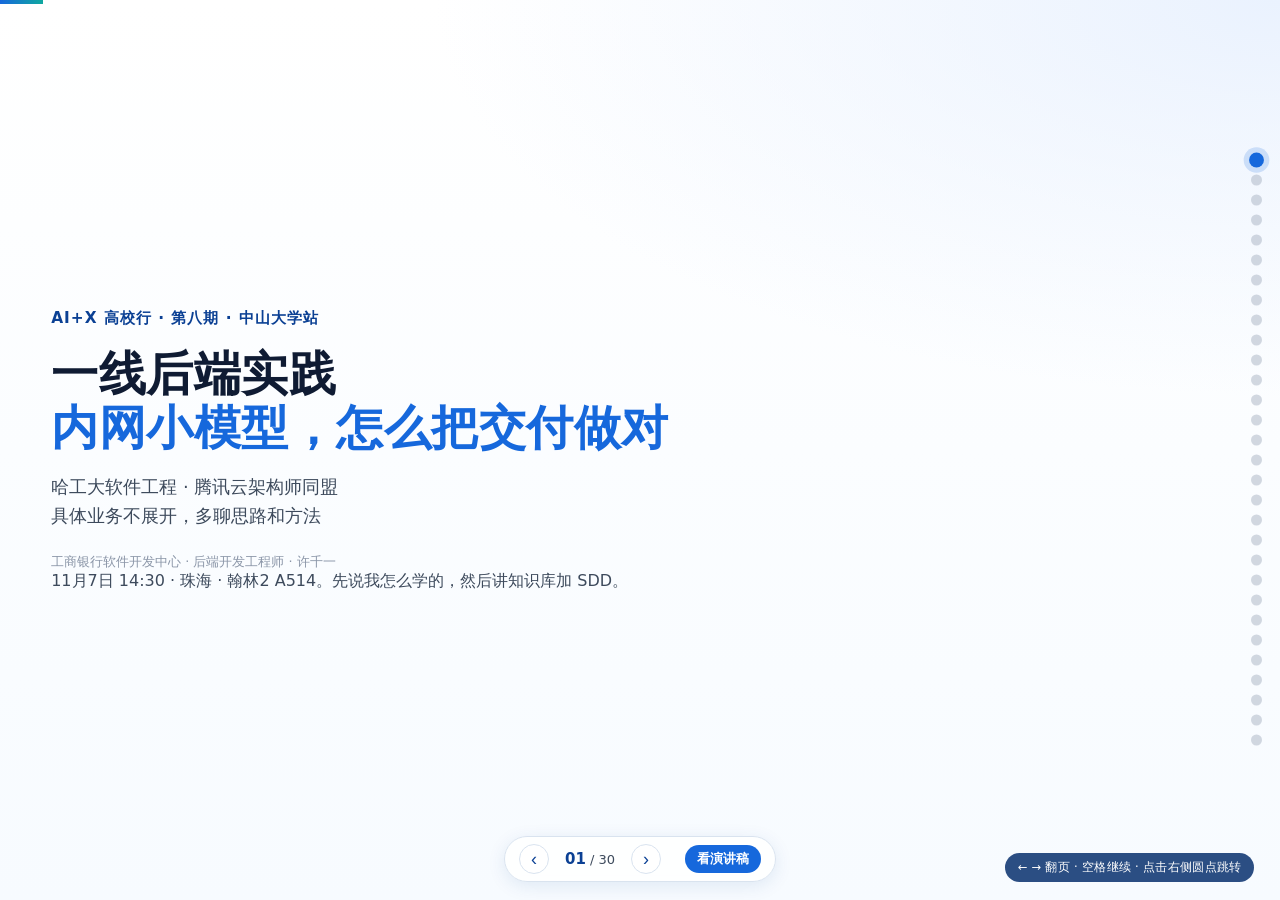
==== commit 57686eb6: "Add WorkBuddy page from official flyer (30 pages) Co-authored-by: Cursor <cursoragent@cursor.com>" ====
--- a/index.html
+++ b/index.html
@@ -74,7 +74,7 @@
 <nav class="dots" id="dots" aria-label="页面导航"></nav>
 <div class="pager">
   <button class="navbtn" id="prevBtn" aria-label="上一页">&lsaquo;</button>
-  <span class="pageno"><b id="curNo">01</b> / 29</span>
+  <span class="pageno"><b id="curNo">01</b> / 30</span>
   <button class="navbtn" id="nextBtn" aria-label="下一页">&rsaquo;</button>
   <a class="modebtn" id="toScript" href="script.html">看演讲稿</a>
 </div>
@@ -82,34 +82,35 @@
 
 <main id="deck">
   <section class="slide cover" id="s1"><div class="cover-grid"><div class="cover-left"><div class="eyebrow reveal" style="--i:0">AI+X 高校行 · 第八期 · 中山大学站</div><h1 class="cover-title reveal" style="--i:1">一线后端实践<br><span>内网小模型，怎么把交付做对</span></h1><div class="cover-sub reveal" style="--i:2"><p>哈工大软件工程 · 腾讯云架构师同盟</p><p>具体业务不展开，多聊思路和方法</p></div><div class="cover-meta reveal" style="--i:3">工商银行软件开发中心 · 后端开发工程师 · 许千一</div><p class="cover-sub reveal" style="--i:4">11月7日 14:30 · 珠海 · 翰林2 A514。先说我怎么学的，然后讲知识库加 SDD。</p></div></div></section>
-  <section class="slide" id="s2"><div class="chrome"><div class="badge">01</div><div class="chrome-text"><h2 class="h-title">AI 伴随我的成长历程</h2><span class="eyebrow-bar"></span><span class="eyebrow">AI ALONG THE WAY</span></div></div><div class="content"><div class="layers"><div class="band reveal" style="--i:0"><span class="b-no">2010</span><b class="b-name">9 岁 · 围棋 AI 还下不过我</b><p>搜索 + 规则：人写的规则加搜索，还没有神经网络，棋力有限。</p></div><div class="band reveal" style="--i:1"><span class="b-no">2014</span><b class="b-name">13 岁 · 小冰每晚讲故事，还会唱歌</b><p>检索式对话：从真人对话里挑一句，后来加了神经网络；唱歌靠语音合成。</p></div><div class="band reveal" style="--i:2"><span class="b-no">2016</span><b class="b-name">15 岁 · AlphaGo 赢了，我后来才知道</b><p>深度强化学习：神经网络看局面，加上树搜索，再自己跟自己下。</p></div><div class="band reveal" style="--i:3"><span class="b-no">2019</span><b class="b-name">18 岁 · 网络天才、狗屁不通生成器</b><p>问答 + 模板：网络天才问是否题猜人物；生成器是模板随机拼句，没有模型。</p></div><div class="band reveal" style="--i:4"><span class="b-no">2025</span><b class="b-name">工作后 · 模型成日常，重拾围棋残局</b><p>大语言模型：Transformer，按上下文预测下一个词。</p></div></div><div class="layers"><div class="band reveal" style="--i:0"><span class="b-no">01</span><b class="b-name">跟一门课</b><p>Datawhale、吴恩达、李宏毅都行。先跑通一个小项目，别背公式。</p></div><div class="band reveal" style="--i:1"><span class="b-no">02</span><b class="b-name">读一份源码</b><p>clone 一个喜欢的仓库读懂。读一份，比再看十篇教程记得住。</p></div><div class="band reveal" style="--i:2"><span class="b-no">03</span><b class="b-name">打一次黑客松</b><p>第一晚砍到一条主流程。最后一小时只保演示那条路。</p></div><div class="band reveal" style="--i:3"><span class="b-no">04</span><b class="b-name">再讲一次</b><p>讲不出来，就是还没懂。我也是讲 SDD 时才想清楚。</p></div></div><div class="conclusion reveal" style="--i:2"><b>TAKEAWAY</b><span>个人故事就到这。如果回到大一，我会早点做下一页这四件。</span></div></div><div class="footer"><span>Datawhale AI+X 高校行 · 分享</span><span>02 / 29</span></div></section>
-  <section class="slide" id="s3"><div class="chrome"><div class="badge">02</div><div class="chrome-text"><h2 class="h-title">如果回到大一，我会做这几件事</h2><span class="eyebrow-bar"></span><span class="eyebrow">IF I COULD REWIND</span></div></div><div class="content"><div class="layers"><div class="band reveal" style="--i:0"><span class="b-no">01</span><b class="b-name">早一点动手 · 动手才知道缺什么</b><p>看懂和写得出来是两回事。先把项目跑起来，再改一处，报错会告诉你缺哪块知识，回头再学，目标更明确。</p></div><div class="band reveal" style="--i:1"><span class="b-no">02</span><b class="b-name">早用 AI 协作 · 让它写，你来审</b><p>要审它，你得先知道什么是对。写清 Spec 和测试，它写错了你能当场发现，能力长在你身上。</p></div><div class="band reveal" style="--i:2"><span class="b-no">03</span><b class="b-name">早一点输出 · 讲出来才算学会</b><p>讲给别人听，卡住的地方就是没懂的地方。写一篇博客、做一次分享，比再看一遍记得牢。</p></div><div class="band reveal" style="--i:3"><span class="b-no">04</span><b class="b-name">早想清楚 · 先找问题，再挑工具</b><p>模型更新很快，追不完。先想清楚要解决什么问题，再挑工具，学到的东西换了模型也用得上。</p></div></div><div class="conclusion reveal" style="--i:1"><b>TAKEAWAY</b><span>这些事都不难，难的是「早一点」。你现在最多的就是时间。</span></div></div><div class="footer"><span>Datawhale AI+X 高校行 · 分享</span><span>03 / 29</span></div></section>
+  <section class="slide" id="s2"><div class="chrome"><div class="badge">01</div><div class="chrome-text"><h2 class="h-title">AI 伴随我的成长历程</h2><span class="eyebrow-bar"></span><span class="eyebrow">AI ALONG THE WAY</span></div></div><div class="content"><div class="layers"><div class="band reveal" style="--i:0"><span class="b-no">2010</span><b class="b-name">9 岁 · 围棋 AI 还下不过我</b><p>搜索 + 规则：人写的规则加搜索，还没有神经网络，棋力有限。</p></div><div class="band reveal" style="--i:1"><span class="b-no">2014</span><b class="b-name">13 岁 · 小冰每晚讲故事，还会唱歌</b><p>检索式对话：从真人对话里挑一句，后来加了神经网络；唱歌靠语音合成。</p></div><div class="band reveal" style="--i:2"><span class="b-no">2016</span><b class="b-name">15 岁 · AlphaGo 赢了，我后来才知道</b><p>深度强化学习：神经网络看局面，加上树搜索，再自己跟自己下。</p></div><div class="band reveal" style="--i:3"><span class="b-no">2019</span><b class="b-name">18 岁 · 网络天才、狗屁不通生成器</b><p>问答 + 模板：网络天才问是否题猜人物；生成器是模板随机拼句，没有模型。</p></div><div class="band reveal" style="--i:4"><span class="b-no">2025</span><b class="b-name">工作后 · 模型成日常，重拾围棋残局</b><p>大语言模型：Transformer，按上下文预测下一个词。</p></div></div><div class="layers"><div class="band reveal" style="--i:0"><span class="b-no">01</span><b class="b-name">跟一门课</b><p>Datawhale、吴恩达、李宏毅都行。先跑通一个小项目，别背公式。</p></div><div class="band reveal" style="--i:1"><span class="b-no">02</span><b class="b-name">读一份源码</b><p>clone 一个喜欢的仓库读懂。读一份，比再看十篇教程记得住。</p></div><div class="band reveal" style="--i:2"><span class="b-no">03</span><b class="b-name">打一次黑客松</b><p>第一晚砍到一条主流程。最后一小时只保演示那条路。</p></div><div class="band reveal" style="--i:3"><span class="b-no">04</span><b class="b-name">再讲一次</b><p>讲不出来，就是还没懂。我也是讲 SDD 时才想清楚。</p></div></div><div class="conclusion reveal" style="--i:2"><b>TAKEAWAY</b><span>个人故事就到这。如果回到大一，我会早点做下一页这四件。</span></div></div><div class="footer"><span>Datawhale AI+X 高校行 · 分享</span><span>02 / 30</span></div></section>
+  <section class="slide" id="s3"><div class="chrome"><div class="badge">02</div><div class="chrome-text"><h2 class="h-title">如果回到大一，我会做这几件事</h2><span class="eyebrow-bar"></span><span class="eyebrow">IF I COULD REWIND</span></div></div><div class="content"><div class="layers"><div class="band reveal" style="--i:0"><span class="b-no">01</span><b class="b-name">早一点动手 · 动手才知道缺什么</b><p>看懂和写得出来是两回事。先把项目跑起来，再改一处，报错会告诉你缺哪块知识，回头再学，目标更明确。</p></div><div class="band reveal" style="--i:1"><span class="b-no">02</span><b class="b-name">早用 AI 协作 · 让它写，你来审</b><p>要审它，你得先知道什么是对。写清 Spec 和测试，它写错了你能当场发现，能力长在你身上。</p></div><div class="band reveal" style="--i:2"><span class="b-no">03</span><b class="b-name">早一点输出 · 讲出来才算学会</b><p>讲给别人听，卡住的地方就是没懂的地方。写一篇博客、做一次分享，比再看一遍记得牢。</p></div><div class="band reveal" style="--i:3"><span class="b-no">04</span><b class="b-name">早想清楚 · 先找问题，再挑工具</b><p>模型更新很快，追不完。先想清楚要解决什么问题，再挑工具，学到的东西换了模型也用得上。</p></div></div><div class="conclusion reveal" style="--i:1"><b>TAKEAWAY</b><span>这些事都不难，难的是「早一点」。你现在最多的就是时间。</span></div></div><div class="footer"><span>Datawhale AI+X 高校行 · 分享</span><span>03 / 30</span></div></section>
   <section class="slide divider" id="s4"><span class="watermark">02</span><div class="divider-content"><span class="kicker reveal" style="--i:0">PART 02<span class="pill">本章重点</span></span><h2 class="reveal" style="--i:1">先讲判断，再讲做法</h2><p class="reveal" style="--i:2">AI 来了，做软件哪里变了，哪里没变。一本 1975 年的书，一份 2026 年的调查。</p></div></section>
-  <section class="slide" id="s5"><div class="chrome"><div class="badge">03</div><div class="chrome-text"><h2 class="h-title">《人月神话》的故事：IBM 的大项目是怎么延期的</h2><span class="eyebrow-bar"></span><span class="eyebrow">THE MYTHICAL MAN-MONTH</span></div><div class="tags">布鲁克斯自序 · IBM OS/360</div></div><div class="content"><div class="lead reveal" style="--i:0">1964 年，布鲁克斯接手 IBM System/360 的操作系统 OS/360。这本书写的是那次经历。</div><div class="grid3"><div class="card emph reveal" style="--i:0"><span class="ccap-inline">1964–65 · 出了什么事</span><b>OS/360 延期了</b><p>高峰时大约一千人在做。交付晚了，内存比计划多，成本是估算的好几倍，好几个版本以后才好用。</p></div><div class="card soft reveal" style="--i:1"><span class="ccap-inline">为什么</span><b>人和月不能换着算</b><p>有的活拆不开：生孩子要九个月。拆得开的，人一多两两要对齐：5 人 10 对，10 人 45 对。新人要学，老人要停下来教。</p></div><div class="card  reveal" style="--i:2"><span class="ccap-inline">后来</span><b>一个问题，答了十年</b><p>离开 IBM 时，CEO 小沃森问他：管硬件和管软件有什么不同？1975 年，他写成《人月神话》。1986 年，又写了《没有银弹》。</p></div></div><div class="strip  reveal" style="--i:2"><span>布鲁克斯定律：给已经延期的软件项目加人，只会让它更晚。</span></div><div class="conclusion reveal" style="--i:3"><b>TAKEAWAY</b><span>银弹，就是一发就中的办法。下一页看 AI 是不是。</span></div></div><div class="footer"><span>Datawhale AI+X 高校行 · 分享</span><span>05 / 29</span></div></section>
-  <section class="slide" id="s6"><div class="chrome"><div class="badge">04</div><div class="chrome-text"><h2 class="h-title">软件工程没有银弹</h2><span class="eyebrow-bar"></span><span class="eyebrow">NO SILVER BULLET</span></div><div class="tags">《人月神话》 · 中国信通院 · 2026</div></div><div class="content"><div class="lead reveal" style="--i:0">AI 是不是那种一发就中的办法？看一份国内调查，看快了多少、难在哪。</div><div class="source reveal" style="--i:1">来源 · 中国信息通信研究院《AI4SE行业现状调查报告（2026年）》· 2109 份有效问卷</div><div class="shots"><figure class="reveal" style="--i:0"><img src="caict_fig10.jpg" alt="左边 · 提效停在三成上下"><figcaption><b>左边 · 提效停在三成上下</b>开发 29.06% 到 32.63%。运维 36.36%。</figcaption></figure><figure class="reveal" style="--i:1"><img src="caict_fig5.jpg" alt="右边 · 难在人和成本"><figcaption><b>右边 · 难在人和成本</b>深色是 2025 年：人才 34.02%，成本 26.85%。</figcaption></figure></div><div class="conclusion reveal" style="--i:3"><b>TAKEAWAY</b><span>快了大约三成，不是十倍。最难的换成了人和成本。</span></div></div><div class="footer"><span>Datawhale AI+X 高校行 · 分享</span><span>06 / 29</span></div></section>
-  <section class="slide" id="s7"><div class="chrome"><div class="badge">05</div><div class="chrome-text"><h2 class="h-title">AI 加快的是写，不是想清楚</h2><span class="eyebrow-bar"></span><span class="eyebrow">A FRONTLINE JUDGMENT</span></div><div class="tags">一线判断 · 不预测岗位</div></div><div class="content"><div class="lead reveal" style="--i:0">这是我的判断，不是行业结论。我没有资格说谁会被替代。我能说的，是自己每天看到的。</div><div class="grid3"><div class="card emph reveal" style="--i:0"><span class="ccap-inline">它很会写</span><b>次要任务确实变快了</b><p>起架子、补语法、出一版草稿。大作业的页面，一下午能铺出来。变强的是写，不是判断。</p></div><div class="card soft reveal" style="--i:1"><span class="ccap-inline">它会补</span><b>没写清，它就自己编</b><p>选课冲突怎么算？退课截止在哪？什么叫「选上了」？这些不写出来，它会编一个。编出来的常常能跑，但不是你要的。</p></div><div class="card aqua reveal" style="--i:2"><span class="ccap-inline">所以先写规格</span><b>这是我留下来的做法</b><p>模型越大，写得越快。规格没写清，偏得也越快。今天不讲换一个更大的模型。讲怎么把「什么叫对」先写下来。</p></div></div><div class="conclusion reveal" style="--i:2"><b>TAKEAWAY</b><span>我不判断谁会被替代。今天只讲一件做得了的：把规格写清楚。</span></div></div><div class="footer"><span>Datawhale AI+X 高校行 · 分享</span><span>07 / 29</span></div></section>
-  <section class="slide" id="s8"><div class="chrome"><div class="badge">06</div><div class="chrome-text"><h2 class="h-title">一个核心认知：AI 时代，人的价值在两端</h2><span class="eyebrow-bar"></span><span class="eyebrow">THE BIG IDEA</span></div></div><div class="content"><div class="grid3"><div class="card soft reveal" style="--i:0"><span class="ccap-inline">定义</span><b>想清楚要什么</b><p>把需求、约束、验收写清楚。这就是给 AI 的规约 / Spec。</p></div><div class="card emph reveal" style="--i:1"><span class="ccap-inline">AI 黑盒</span><b>它来写、来生成</b><p>跑通、出方案、写代码。它越来越快，但不负责任。</p></div><div class="card aqua reveal" style="--i:2"><span class="ccap-inline">验证</span><b>判断对不对</b><p>测试 + 人工把关：结果好不好、对不对味，你定。</p></div></div><div class="strip tint reveal" style="--i:1"><span>写完 ≠ 做好。AI 能吐出代码，但好不好看、对不对味要人判断。</span></div><div class="strip tint reveal" style="--i:2"><span>做好 ≠ 交付。能跑不等于能上线、能负责：交付还看部署、协作与责任。</span></div><div class="conclusion reveal" style="--i:3"><b>TAKEAWAY</b><span>所以练两头。把定义和验证做扎实。这两头，现在还得你来做。</span></div></div><div class="footer"><span>Datawhale AI+X 高校行 · 分享</span><span>08 / 29</span></div></section>
-  <section class="slide" id="s9"><div class="chrome"><div class="badge">07</div><div class="chrome-text"><h2 class="h-title">我的环境：为什么是知识库加 SDD</h2><span class="eyebrow-bar"></span><span class="eyebrow">WHY THIS METHOD</span></div><div class="tags">不涉及具体业务</div></div><div class="content"><div class="lead reveal" style="--i:0">先把环境说清楚：开发和模型都在内网。一部分资料涉密，不能外发，所以只讲方法。</div><div class="grid3"><div class="card soft reveal" style="--i:0"><span class="ccap-inline">模型</span><b>小，而且不联网</b><p>用的是不联网的小尺寸模型。查不到外面的新文档，也不能换成更强的联网模型。它不知道的，就容易编。</p></div><div class="card emph reveal" style="--i:1"><span class="ccap-inline">系统</span><b>大，而且要逐步验</b><p>维护的是大型系统。需求、方案、改动、验收，每一步交付都得对。含糊一次，后面容易偏。</p></div><div class="card aqua reveal" style="--i:2"><span class="ccap-inline">办法</span><b>知识库 + SDD</b><p>知识库：仓库里几份 markdown，术语表、现状、约定。SDD：每一步有规格、有验收。模型不用更聪明，输入先要准。</p></div></div><div class="strip tint reveal" style="--i:2"><span>每一步都要能核对：需求写进 spec，改动落在 task，验收写成能检查的句子。对不上，就停。</span></div><div class="conclusion reveal" style="--i:3"><b>TAKEAWAY</b><span>这种环境下最合适的，不是更大的模型，而是知识库加上 SDD。</span></div></div><div class="footer"><span>Datawhale AI+X 高校行 · 分享</span><span>09 / 29</span></div></section>
-  <section class="slide" id="s10"><div class="chrome"><div class="badge">08</div><div class="chrome-text"><h2 class="h-title">SDD 是什么，谁把它做成了公开做法</h2><span class="eyebrow-bar"></span><span class="eyebrow">WHERE SDD CAME FROM</span></div><div class="tags">不是标准 · 2025 · GitHub Spec Kit</div></div><div class="content"><div class="lead reveal" style="--i:0">定义就一句：先写成文件，做什么、不做什么、怎样算做完。给人看过，再让 AI 照着写。</div><div class="grid3"><div class="card soft reveal" style="--i:0"><span class="ccap-inline">定义</span><b>聊天那句不算规格</b><p>做什么、不做什么、怎样算做完。要落成文件，还要先被人看过。随口一说，换个人就接不上。</p></div><div class="card emph reveal" style="--i:1"><span class="ccap-inline">谁做的</span><b>2025 年的 Spec Kit</b><p>出自 John Lam 的研究：用规格引导大模型写软件，结果更确定。Den Delimarsky 做成开源工具包。8 月第一次提交，9 月公开。</p></div><div class="card aqua reveal" style="--i:2"><span class="ccap-inline">从哪来</span><b>词比工具包早</b><p>先写怎么算对，测试驱动、行为驱动早就在这么做。新的是：规格变成 Agent 能一步步执行的文件。</p></div></div><div class="strip tint reveal" style="--i:2"><span>不要记成人名：这不是标准，也不是他们发明了「先写需求」。今天用的是这套给 Agent 用的公开做法。</span></div><div class="conclusion reveal" style="--i:3"><b>TAKEAWAY</b><span>名字不用背。要记住：2025 年公开，四步能执行，对不上就改规格。</span></div></div><div class="footer"><span>Datawhale AI+X 高校行 · 分享</span><span>10 / 29</span></div></section>
-  <section class="slide" id="s11"><div class="chrome"><div class="badge">09</div><div class="chrome-text"><h2 class="h-title">规格是真相，代码替它干活</h2><span class="eyebrow-bar"></span><span class="eyebrow">WHY SPEC KIT WORKS THIS WAY</span></div><div class="tags">github/spec-kit · spec-driven.md</div></div><div class="content"><div class="lead reveal" style="--i:0">Spec Kit 的设计文档，第一节叫「权力反转」：规格不再为代码服务，代码为规格服务。</div><div class="shotside shots"><figure class="reveal" style="--i:0"><img src="shot_speckit_inversion.png" alt="原文 · The Power Inversion"><figcaption><b>原文 · The Power Inversion</b>出处：github/spec-kit 仓库里的 spec-driven.md</figcaption></figure><div class="sidenotes"><div class="sn reveal" style="--i:1"><span>以前</span><b>代码是真相</b><i>需求文档、设计文档是脚手架，代码一往前走，文档就跟不上。</i></div><div class="sn reveal" style="--i:2"><span>反过来</span><b>规格是源头</b><i>代码是规格的一种表达。改需求先改规格，出错先查规格。</i></div><div class="sn reveal" style="--i:3"><span>我只走半步</span><b>规格先行，代码照样审</b><i>原文说代码可以从规格重新生成。我的环境里，代码我照样审，测试照样跑。</i></div></div></div><div class="conclusion reveal" style="--i:2"><b>TAKEAWAY</b><span>SDD 的出发点：规格不是写完就扔的脚手架，是要一直维护的那一份。</span></div></div><div class="footer"><span>Datawhale AI+X 高校行 · 分享</span><span>11 / 29</span></div></section>
-  <section class="slide" id="s12"><div class="chrome"><div class="badge">10</div><div class="chrome-text"><h2 class="h-title">SDD 的五个步骤</h2><span class="eyebrow-bar"></span><span class="eyebrow">SPEC-DRIVEN DEVELOPMENT</span></div><div class="tags">GitHub Spec Kit · 公开做法 · 人月聊 IT · 架构师同盟公开分享</div></div><div class="content"><div class="lead reveal" style="--i:0">一句话：把要做什么、受什么约束、怎么算做完先写成规格，让 AI 照着写，而不是靠一句模糊的提示反复试错。</div><div class="layers"><div class="band reveal" style="--i:0"><span class="b-no">01</span><b class="b-name">Specify 写清要什么</b><p>做什么、给谁用、有什么约束、怎么算做完。产出 spec.md。</p></div><div class="band reveal" style="--i:1"><span class="b-no">02</span><b class="b-name">Plan 定怎么做</b><p>技术路线、涉及模块与依赖，以及取舍理由。产出 plan.md。</p></div><div class="band reveal" style="--i:2"><span class="b-no">03</span><b class="b-name">Tasks 拆成小块</b><p>把方案拆成可独立实现、可单独验证的任务清单。</p></div><div class="band reveal" style="--i:3"><span class="b-no">04</span><b class="b-name">Implement 让 AI 来写</b><p>AI 在规格边界内编码。你审的是小块改动，不是千行代码。</p></div><div class="band reveal" style="--i:4"><span class="b-no">05</span><b class="b-name">你来对</b><p>比对实现与规格，对不上就回到上一阶段。这一步是你的，不是命令。</p></div></div><div class="strip tint reveal" style="--i:2"><span>关键差别：Spec 是一份先被人看过的文件，还写明了验收条件。聊天提示留不住，换一个人就接不上。</span></div><div class="conclusion reveal" style="--i:3"><b>TAKEAWAY</b><span>前四步是公开做法，第五步你自己对。记住写清楚、拆小块、回头验。</span></div></div><div class="footer"><span>Datawhale AI+X 高校行 · 分享</span><span>12 / 29</span></div></section>
-  <section class="slide" id="s13"><div class="chrome"><div class="badge">11</div><div class="chrome-text"><h2 class="h-title">跑一遍 Spec Kit，手里会多出哪些文件</h2><span class="eyebrow-bar"></span><span class="eyebrow">WHAT ONE RUN PRODUCES</span></div><div class="tags">官方示例：做一个聊天功能</div></div><div class="content"><div class="shots"><figure class="reveal" style="--i:0"><img src="shot_speckit_chat.png" alt="三条命令 · 官方示例"><figcaption><b>三条命令 · 官方示例</b>specify 出 spec.md。技术栈在 plan 才写：WebSocket、PostgreSQL、Redis。tasks 出任务单。</figcaption></figure><figure class="reveal" style="--i:1"><img src="shot_spec_template_story.png" alt="spec.md 里面 · 官方模板"><figcaption><b>spec.md 里面 · 官方模板</b>每个用户故事能单独测，验收写成 Given / When / Then。</figcaption></figure></div><div class="strip tint reveal" style="--i:1"><span>换成登录：Given 账号已经连续输错两次，When 第三次又输错，Then 锁定五分钟，并提示还要等多久。</span></div><div class="conclusion reveal" style="--i:2"><b>TAKEAWAY</b><span>大作业的 spec.md 照这个格式写：先写故事和验收，技术栈留到 plan。</span></div></div><div class="footer"><span>Datawhale AI+X 高校行 · 分享</span><span>13 / 29</span></div></section>
-  <section class="slide" id="s14"><div class="chrome"><div class="badge">12</div><div class="chrome-text"><h2 class="h-title">模板为什么这么写：不让模型猜</h2><span class="eyebrow-bar"></span><span class="eyebrow">WHY THE TEMPLATE LOOKS LIKE THIS</span></div><div class="tags">spec-driven.md · 模板的设计</div></div><div class="content"><div class="lead reveal" style="--i:0">模板本身就是给模型的提示词。它管住的是模型最爱干的事：没说的，自己编一个。</div><div class="shots"><figure class="reveal" style="--i:0"><img src="shot_speckit_clarify.png" alt="没说清的，标出来，不许猜"><figcaption><b>没说清的，标出来，不许猜</b>它自己举的例子就是登录：邮箱密码、SSO 还是 OAuth？</figcaption></figure><figure class="reveal" style="--i:1"><img src="shot_speckit_checklist.png" alt="清单是规格的单元测试"><figcaption><b>清单是规格的单元测试</b>没有待澄清标记、需求能测、成功标准能衡量，才往下走。</figcaption></figure></div><div class="conclusion reveal" style="--i:2"><b>TAKEAWAY</b><span>下一页的四件，就是我把这套搬到内网小模型上的版本。</span></div></div><div class="footer"><span>Datawhale AI+X 高校行 · 分享</span><span>14 / 29</span></div></section>
-  <section class="slide" id="s15"><div class="chrome"><div class="badge">13</div><div class="chrome-text"><h2 class="h-title">给小模型写 Spec，我会写清这四件</h2><span class="eyebrow-bar"></span><span class="eyebrow">SPEC IN PRACTICE</span></div><div class="tags">实战 · 大作业同样适用</div></div><div class="content"><div class="layers"><div class="band reveal" style="--i:0"><span class="b-no">01</span><b class="b-name">术语，别让它猜词</b><p>这个词在项目里是什么意思。知识库里有一页，就摘一页。没写进去的，它很容易编。</p></div><div class="band reveal" style="--i:1"><span class="b-no">02</span><b class="b-name">边界，写明不做什么</b><p>做哪些，明确不做什么。小模型容易多写。多出来的，常常是错的。</p></div><div class="band reveal" style="--i:2"><span class="b-no">03</span><b class="b-name">验收，写成能检查的句子</b><p>怎样算做完，要能核对。例如：输错三次，锁定五分钟。这句话最后就是一条检查。</p></div><div class="band reveal" style="--i:3"><span class="b-no">04</span><b class="b-name">何时停，对不上就回去</b><p>和验收对不上，就停。回规格改，别「再试一次」。小模型的上下文经不起反复烧。</p></div></div><div class="strip tint reveal" style="--i:1"><span>文件就三个：spec.md 写这四件，plan.md 写路线和取舍，tasks.md 把每件拆成一次能验完的小块。</span></div><div class="strip tint reveal" style="--i:2"><span>同一个东西只留一个名字。验收别写「体验要好」，要写成能核对的句子。</span></div><div class="conclusion reveal" style="--i:3"><b>TAKEAWAY</b><span>规格没写清这四件之前，不许开写。大作业也是先写完它们。</span></div></div><div class="footer"><span>Datawhale AI+X 高校行 · 分享</span><span>15 / 29</span></div></section>
-  <section class="slide" id="s16"><div class="chrome"><div class="badge">14</div><div class="chrome-text"><h2 class="h-title">CS / SE 的大作业，也能用 Spec 做</h2><span class="eyebrow-bar"></span><span class="eyebrow">SPEC FOR COURSE PROJECTS</span></div><div class="tags">这周就能试</div></div><div class="content"><div class="layers"><div class="band reveal" style="--i:0"><span class="b-no">01</span><b class="b-name">spec.md 先写清要什么</b><p>做什么、不做什么、怎么算做完。一句话需求，最容易跑偏。</p></div><div class="band reveal" style="--i:1"><span class="b-no">02</span><b class="b-name">plan.md 再定怎么做</b><p>让 AI 给两三条技术路线，写清取舍理由，由你来选，不是它替你选。</p></div><div class="band reveal" style="--i:2"><span class="b-no">03</span><b class="b-name">tasks.md 拆成能验收的小块</b><p>一个任务一次能验完。每块都对应 spec 里的一条验收标准。</p></div><div class="band reveal" style="--i:3"><span class="b-no">04</span><b class="b-name">实现 + 测试</b><p>把验收标准写成检查，跑通再合。spec 批准之前，不许开写。</p></div></div><div class="strip tint reveal" style="--i:1"><span>为什么大作业特别适合：需求本来就模糊、评分看验收、AI 又容易自由发挥。我自己先把 Spec 写完再让它动，常常更省事。</span></div><div class="strip tint reveal" style="--i:2"><span>裁剪掉的是流程形式，保留的是约束本身。不是流程越多越好，是约束不能丢。</span></div><div class="conclusion reveal" style="--i:3"><b>TAKEAWAY</b><span>不用等进公司：这周的课程项目，谁都可以先写一个 spec.md 试试。</span></div></div><div class="footer"><span>Datawhale AI+X 高校行 · 分享</span><span>16 / 29</span></div></section>
-  <section class="slide" id="s17"><div class="chrome"><div class="badge">15</div><div class="chrome-text"><h2 class="h-title">规约放久了会过时：怎么分层、怎么维护</h2><span class="eyebrow-bar"></span><span class="eyebrow">KEEPING SPECS ALIVE</span></div><div class="tags">人月聊 IT · 架构师同盟公开分享</div></div><div class="content"><div class="lead reveal" style="--i:0">两个退化结局：都不提交，只留在个人电脑，人一走就丢；都提交，人人一套、没有标准，越堆越多没人敢用。</div><div class="grid3"><div class="card emph reveal" style="--i:0"><span class="ccap-inline">Principles</span><b>原则层 · 项目宪法</b><p>安全红线、合规要求、架构原则。改动极少，是整个项目的最高权威。</p></div><div class="card soft reveal" style="--i:1"><span class="ccap-inline">Living Specs</span><b>活规格层 · 当前真相</b><p>按领域组织，描述系统现在应有的行为。随需求更新，是日常最常读的一层。</p></div><div class="card aqua reveal" style="--i:2"><span class="ccap-inline">Feature Delta</span><b>增量层 · 本次变更</b><p>每次改动的 spec / plan / tasks 三件套。做完就归档或合并回上层，不在主干囤积。</p></div></div><div class="strip tint reveal" style="--i:2"><span>四条维护机制：有归属，谁的孩子谁抱走。有节奏，按层更新。有出口，用完即归档。有校验，漂移即告警。</span></div><div class="conclusion reveal" style="--i:3"><b>TAKEAWAY</b><span>判断标准只有一句：新来的人读得懂，AI 用得上。</span></div></div><div class="footer"><span>Datawhale AI+X 高校行 · 分享</span><span>17 / 29</span></div></section>
-  <section class="slide" id="s18"><div class="chrome"><div class="badge">16</div><div class="chrome-text"><h2 class="h-title">OpenSpec：改动放进 changes，做完就归档</h2><span class="eyebrow-bar"></span><span class="eyebrow">HOW OPENSPEC KEEPS SPECS ALIVE</span></div><div class="tags">Fission-AI/OpenSpec</div></div><div class="content"><div class="shotside shots"><figure class="reveal" style="--i:0"><img src="shot_openspec_flow.png" alt="官方 README · 加一个深色模式"><figcaption><b>官方 README · 加一个深色模式</b>四条命令：想清楚、提案、实现、归档。</figcaption></figure><div class="sidenotes"><div class="sn reveal" style="--i:1"><span>specs/</span><b>系统现在什么样</b><i>就是上一页的活规格层。平时读它，不去翻散落的聊天记录。</i></div><div class="sn reveal" style="--i:2"><span>changes/</span><b>这次改什么</b><i>一个改动一个文件夹：proposal、specs、design、tasks。需求按增量写，README 里就是 ADDED Requirements。</i></div><div class="sn reveal" style="--i:3"><span>archive</span><b>做完就收走</b><i>归档进 changes/archive，名字带日期。改动合回 specs，主干里不囤旧提案。</i></div><div class="sn reveal" style="--i:4"><span>取舍</span><b>它自己说比 Spec Kit 轻</b><i>不设硬关卡，哪份文件都能随时改。大作业嫌 Spec Kit 重，可以试它。</i></div></div></div><div class="conclusion reveal" style="--i:1"><b>TAKEAWAY</b><span>上一页说要有出口。它的出口就是 archive：做完的改动收走，现状合回 specs。</span></div></div><div class="footer"><span>Datawhale AI+X 高校行 · 分享</span><span>18 / 29</span></div></section>
-  <section class="slide" id="s19"><div class="chrome"><div class="badge">17</div><div class="chrome-text"><h2 class="h-title">顺手推荐几个好用的 AI 工具</h2><span class="eyebrow-bar"></span><span class="eyebrow">TOOLS I ACTUALLY USE</span></div><div class="tags">学生用得起</div></div><div class="content"><div class="cards6"><div class="card soft reveal" style="--i:0"><span class="ccap-inline">Codex</span><b>OpenAI · GPT 的编程助手</b><p>我换成这个，没用过的不推荐。任务放本地，也可以派到云端。额度和入口以当时订阅为准。</p></div><div class="card soft reveal" style="--i:1"><span class="ccap-inline">反重力</span><b>Google Antigravity</b><p>和 Codex 换着派任务。适合并行看多个 Agent 的交付。产品变得快，以官网当时为准。</p></div><div class="card soft reveal" style="--i:2"><span class="ccap-inline">Cursor</span><b>AI 原生 IDE</b><p>仓库级对话加编辑，做课程项目、打黑客松顺手。免费档能起步，额度会变。</p></div><div class="card soft reveal" style="--i:3"><span class="ccap-inline">WorkBuddy</span><b>混元 Hy4 · 限时免费</b><p>到 11 月 15 日，每日有额度，不是无限。打 CTF 成本低。国内模型对题目，没 Grok 那么容易直接拒绝。</p></div><div class="card soft reveal" style="--i:4"><span class="ccap-inline">Obsidian</span><b>本地优先 · 双链笔记</b><p>碎片先进收件箱，周末整理成自己的话，加上双向链接。免费、纯 Markdown。</p></div><div class="card soft reveal" style="--i:5"><span class="ccap-inline">DSH Go</span><b>把 AI Agent 装进口袋</b><p>安卓端 DeepSeek Harness：手机跑脚本、遥控电脑，需授权。开源非官方，注意隐私安全。</p></div></div><div class="conclusion reveal" style="--i:1"><b>TAKEAWAY</b><span>用 AI 当导师，别当枪手。理解原理、自己写关键代码。守住学术诚信与账号、隐私安全。</span></div></div><div class="footer"><span>Datawhale AI+X 高校行 · 分享</span><span>19 / 29</span></div></section>
-  <section class="slide" id="s20"><div class="chrome"><div class="badge">18</div><div class="chrome-text"><h2 class="h-title">三个 Skill，各自只在一个时机用</h2><span class="eyebrow-bar"></span><span class="eyebrow">HOW TO USE THE SKILLS</span></div><div class="tags">一次只用一个</div></div><div class="content"><div class="grid3"><div class="card soft reveal" style="--i:0"><span class="ccap-inline">grill-me</span><b>方案还说不清时</b><p>时机：还讲不出验收标准。做法：一次只问一个，并给推荐答案。你要做的：回答，不让它写代码。停下：你能亲口说出怎样算做完。</p></div><div class="card emph reveal" style="--i:1"><span class="ccap-inline">sdd</span><b>准备让它动笔之前</b><p>时机：规格还没落成文件。做法：规格、计划、任务、实现，逐步走。你要做的：每步点头，它才继续。停下：规格没过，就停在那一步。</p></div><div class="card aqua reveal" style="--i:2"><span class="ccap-inline">humanize</span><b>文字要给人看之前</b><p>时机：README、报告、说明要交出去。做法：去掉 AI 腔，事实和数字不动。你要做的：改完自己读一遍。停下：它不能替你核对对错。</p></div></div><div class="strip tint reveal" style="--i:1"><span>Skill 是什么：一份写好的说明文件，Agent 碰到对应的事就照着做。怎么装：Claude Code、Codex、Cursor 这类支持 Skill 的 Agent 里可以装。</span></div><div class="conclusion reveal" style="--i:2"><b>TAKEAWAY</b><span>一次只开一个。好在哪一句，下面几页拆开讲。</span></div></div><div class="footer"><span>Datawhale AI+X 高校行 · 分享</span><span>20 / 29</span></div></section>
-  <section class="slide" id="s21"><div class="chrome"><div class="badge">19</div><div class="chrome-text"><h2 class="h-title">grill-me：先把问题问清楚，再写代码</h2><span class="eyebrow-bar"></span><span class="eyebrow">ONE SKILL, ONE JOB</span></div><div class="tags">摘自技能说明 · 不是全文</div></div><div class="content"><div class="layers"><div class="band reveal" style="--i:0"><span class="b-no">1</span><b class="b-name">一次只问还没定下来的那一层</b><p>不问已经定过的，也不一次问一串。</p></div><div class="band reveal" style="--i:1"><span class="b-no">2</span><b class="b-name">每题附一个推荐答案</b><p>推荐答案要写成你说「行」就能采纳的那种。</p></div><div class="band reveal" style="--i:2"><span class="b-no">3</span><b class="b-name">你说「行」，这一题才算过</b><p>不点头，就不算数。</p></div><div class="band reveal" style="--i:3"><span class="b-no">4</span><b class="b-name">问完、你确认之前，不许改仓库</b><p>它不能自己替你选。</p></div></div><div class="strip tint reveal" style="--i:1"><span>落到登录，它会这么问。问：失败了，锁整号，还是只锁这一次？推荐：只锁这一次，五分钟，不封号。你：行。或者：不行，改成三次。</span></div><div class="grid3"><div class="card soft reveal" style="--i:0"><span class="ccap-inline">好在哪</span><b>顺序拧过来</b><p>我遇到的返工，很多是它在你还没想完时就开始写。这个技能先问你。你没点头，它不动仓库。</p></div><div class="card emph reveal" style="--i:1"><span class="ccap-inline">我守两条</span><b>问清楚就停</b><p>能亲口说出怎样算做完，就停。再问是闲聊。一次只开这一个。三个叠在一起会跑偏。</p></div><div class="card aqua reveal" style="--i:2"><span class="ccap-inline">不要</span><b>问「你怎么看」</b><p>开放题它会自己往下写。每题都要有一个你能点头的推荐答案。</p></div></div></div><div class="footer"><span>Datawhale AI+X 高校行 · 分享</span><span>21 / 29</span></div></section>
-  <section class="slide" id="s22"><div class="chrome"><div class="badge">20</div><div class="chrome-text"><h2 class="h-title">grill-me 的原文：先画一棵设计树</h2><span class="eyebrow-bar"></span><span class="eyebrow">THE DESIGN TREE BEHIND GRILL-ME</span></div><div class="tags">mattpocock/skills · grilling</div></div><div class="content"><div class="shotside shots"><figure class="reveal" style="--i:0"><img src="shot_grilling.png" alt="原文摘录 · 中间的格式示例略去"><figcaption><b>原文摘录 · 中间的格式示例略去</b>design tree 设计树。frontier 前沿：前提都定了、现在就能问的。</figcaption></figure><div class="sidenotes"><div class="sn reveal" style="--i:1"><span>已定</span><b>要做：登录失败的处理</b><i>树根。下面挂着依赖它的决定。</i></div><div class="sn reveal" style="--i:2"><span>第 1 轮</span><b>锁整号还是只锁这一次？提示要不要说剩几次？</b><i>这两题前提都定了，是前沿。一次问完，各带一个推荐答案。</i></div><div class="sn reveal" style="--i:3"><span>第 2 轮</span><b>锁多久？几次触发？</b><i>你答「只锁这一次」之后，前沿往外推，才轮到它们。</i></div><div class="sn reveal" style="--i:4"><span>第 3 轮</span><b>怎么解锁？</b><i>前提没定的题，这一轮不问，也不许它先猜一个。</i></div></div></div><div class="conclusion reveal" style="--i:1"><b>TAKEAWAY</b><span>它不是问得多，是按依赖顺序问。前提没定，不许猜，也不许先写代码。</span></div></div><div class="footer"><span>Datawhale AI+X 高校行 · 分享</span><span>22 / 29</span></div></section>
-  <section class="slide" id="s23"><div class="chrome"><div class="badge">21</div><div class="chrome-text"><h2 class="h-title">sdd 这个技能，好在它会停</h2><span class="eyebrow-bar"></span><span class="eyebrow">THE GATE, NOT MORE FILES</span></div><div class="tags">Spec Kit 的四条命令</div></div><div class="content"><div class="lead reveal" style="--i:0">方法前面讲过了。技能多做的是把门：你不批准，它不许进入下一条命令。</div><div class="layers"><div class="band reveal" style="--i:0"><span class="b-no">specify</span><b class="b-name">先写规格</b><p>做什么、不做什么、怎样算做完。这一步没过，后面三条都不许动。</p></div><div class="band reveal" style="--i:1"><span class="b-no">plan</span><b class="b-name">路线你来选</b><p>让它给两三条路线，写清取舍。选哪条，是你点头，不是它替你默认。</p></div><div class="band reveal" style="--i:2"><span class="b-no">tasks</span><b class="b-name">一块一条验收</b><p>拆开才能单独验。每块对应规格里的一句话。验不了的，先别写进去。</p></div><div class="band reveal" style="--i:3"><span class="b-no">implement</span><b class="b-name">只写这一块</b><p>边界之外的代码，算它越界。你审的是一小块，不是几百行草稿。</p></div></div><div class="strip tint reveal" style="--i:2"><span>小模型最爱跳步：规格还是一句聊天，它已经写了三百行。你要做的，就是在那一下说停。</span></div><div class="conclusion reveal" style="--i:3"><b>TAKEAWAY</b><span>大作业跑前三条就够。验收抄进测试，再让它 implement。</span></div></div><div class="footer"><span>Datawhale AI+X 高校行 · 分享</span><span>23 / 29</span></div></section>
-  <section class="slide" id="s24"><div class="chrome"><div class="badge">22</div><div class="chrome-text"><h2 class="h-title">humanize：只改腔调，不动事实</h2><span class="eyebrow-bar"></span><span class="eyebrow">REWRITE THE TONE</span></div><div class="tags">改完自己读</div></div><div class="content"><div class="grid3"><div class="card soft reveal" style="--i:0"><span class="ccap-inline">改前</span><b>听着满，没有信息</b><p>在当今快速发展的人工智能时代，提示词工程不仅能够赋能开发者，更是我们不可或缺的抓手。</p></div><div class="card emph reveal" style="--i:1"><span class="ccap-inline">改后</span><b>只留判断</b><p>提示词写清楚，模型少返工。数字、人名、条件，原样留着。</p></div><div class="card aqua reveal" style="--i:2"><span class="ccap-inline">差别</span><b>更短，不是更滑</b><p>空话拿掉。判断、条件、例子留着。</p></div></div><div class="layers"><div class="band reveal" style="--i:0"><span class="b-no">01</span><b class="b-name">删套话，不删事实</b><p>改完应当更短。它不负责把错的说成对的。</p></div><div class="band reveal" style="--i:1"><span class="b-no">02</span><b class="b-name">数字和人名不动</b><p>日期、次数、人名、引用，它没有核对的资格。这些只能你来改。</p></div><div class="band reveal" style="--i:2"><span class="b-no">03</span><b class="b-name">改完你自己读</b><p>README 和说明可以过一遍。数据、结论别交给它。</p></div></div><div class="conclusion reveal" style="--i:2"><b>TAKEAWAY</b><span>用来把话说清楚。别拿它对付查重，学术诚信那条线得自己守。</span></div></div><div class="footer"><span>Datawhale AI+X 高校行 · 分享</span><span>24 / 29</span></div></section>
-  <section class="slide" id="s25"><div class="chrome"><div class="badge">23</div><div class="chrome-text"><h2 class="h-title">humanizer 的来历：维基编辑抓 AI 文的清单</h2><span class="eyebrow-bar"></span><span class="eyebrow">WHERE HUMANIZER COMES FROM</span></div><div class="tags">blader/humanizer</div></div><div class="content"><div class="shotside shots"><figure class="reveal" style="--i:0"><img src="shot_humanizer_how.png" alt="原文 · How it works"><figcaption><b>原文 · How it works</b>引文出自维基百科《Signs of AI writing》。</figcaption></figure><div class="sidenotes"><div class="sn reveal" style="--i:1"><span>原理</span><b>模型写给所有人</b><i>它挑最可能的下一个词，默认照顾最多的读者。人写东西，只写给一个读者、一件事。</i></div><div class="sn reveal" style="--i:2"><span>信号</span><b>最强的五个</b><i>不是 X 而是 Y；一句话收尾；听着深刻的套话；铺垫半天才说；跟没人提过的反对意见争。</i></div><div class="sn reveal" style="--i:3"><span>边界</span><b>不编事实</b><i>名字、数字、日期、引用必须来自原文。缺了就问你，不替你补。</i></div><div class="sn reveal" style="--i:4"><span>它自己说</span><b>不是为了过检测</b><i>目标是写给人读。检测器照样能认出它改过的大部分文字。</i></div></div></div><div class="conclusion reveal" style="--i:1"><b>TAKEAWAY</b><span>它管的是腔调。这也是前面说别拿它对付查重的原因。</span></div></div><div class="footer"><span>Datawhale AI+X 高校行 · 分享</span><span>25 / 29</span></div></section>
-  <section class="slide" id="s26"><div class="chrome"><div class="badge">24</div><div class="chrome-text"><h2 class="h-title">四份学习材料</h2><span class="eyebrow-bar"></span><span class="eyebrow">TWO COURSES, TWO REPOS</span></div><div class="tags">左边是课 · 右边是仓库</div></div><div class="content"><div class="lead reveal" style="--i:0">左边两份写着 Datawhale，是课，拿来读。右边两份是 GitHub 仓库，看代码和文章，不是一门课。公开仓库里没有同名的《导论》，码上写的是真名。</div><div class="qrgrid"><a class="qrcard reveal" style="--i:0" href="https://github.com/datawhalechina/prompt-engineering-for-developers" target="_blank" rel="noopener"><b>Datawhale · 提示词工程</b><span>面向开发者的提示词工程</span><img src="qr_dw_prompt.png" alt="Datawhale · 提示词工程"><i>吴恩达课的中文版。没有同名《导论》。</i></a><a class="qrcard reveal" style="--i:1" href="https://datawhalechina.github.io/hello-generic-agent/part2/chapter11/" target="_blank" rel="noopener"><b>Datawhale · 上下文压缩</b><span>《通用智能体》第 11 章</span><img src="qr_dw_context.png" alt="Datawhale · 上下文压缩"><i>对话太长时怎么截、怎么留。不是另一门课。</i></a><a class="qrcard reveal" style="--i:2" href="https://github.com/dair-ai/Prompt-Engineering-Guide" target="_blank" rel="noopener"><b>仓库 1 · 提示词指南</b><span>文章和论文的合集</span><img src="qr_gh_guide.png" alt="仓库 1 · 提示词指南"><i>技巧、论文、资料。拿来查，不是拿来当课。</i></a><a class="qrcard reveal" style="--i:3" href="https://github.com/microsoft/promptflow" target="_blank" rel="noopener"><b>仓库 2 · Promptflow</b><span>微软的提示词流水线</span><img src="qr_gh_promptflow.png" alt="仓库 2 · Promptflow"><i>能编排、能测试。Azure 上 2027-04 退役。当例子，别当新项目默认。</i></a></div></div><div class="footer"><span>Datawhale AI+X 高校行 · 分享</span><span>26 / 29</span></div></section>
-  <section class="slide" id="s27"><div class="chrome"><div class="badge">25</div><div class="chrome-text"><h2 class="h-title">四个我常问自己的问题</h2><span class="eyebrow-bar"></span><span class="eyebrow">QUESTIONS TO STEER BY</span></div></div><div class="content"><div class="layers"><div class="band reveal" style="--i:0"><span class="b-no">方向</span><b class="b-name">我真正想要什么？</b><p>别把自己优化成别人定义的成功。目标可变，改它的得是你。</p></div><div class="band reveal" style="--i:1"><span class="b-no">积累</span><b class="b-name">什么值得留下？</b><p>不只记怎么做，更记为什么选、错在哪、凭什么改。</p></div><div class="band reveal" style="--i:2"><span class="b-no">标准</span><b class="b-name">怎样算变好？</b><p>写完不等于写好。给自己定好的标准，而不只看做完。</p></div><div class="band reveal" style="--i:3"><span class="b-no">评价权</span><b class="b-name">交给谁？</b><p>Star、指标都是信号，不是你真正的能力。判断好坏，留给自己。</p></div></div><div class="conclusion reveal" style="--i:1"><b>TAKEAWAY</b><span>AI 能替你写，但替不了你想要什么、什么算好。这四个问题，没人能替你答。</span></div></div><div class="footer"><span>Datawhale AI+X 高校行 · 分享</span><span>27 / 29</span></div></section>
-  <section class="slide" id="s28"><div class="chrome"><div class="badge">26</div><div class="chrome-text"><h2 class="h-title">今天的三句话</h2><span class="eyebrow-bar"></span><span class="eyebrow">TAKEAWAY</span></div></div><div class="content"><div class="agenda"><div class="agenda-row reveal" style="--i:0"><span class="ag-no">01</span><div><b>加人不是银弹，AI 也不是</b><i>快了大约三成，难的还是想清楚要什么。</i></div></div><div class="agenda-row reveal" style="--i:1"><span class="ag-no">02</span><div><b>内网里的小模型也能交付</b><i>先建知识库，再写规格，对不上就停。</i></div></div><div class="agenda-row reveal" style="--i:2"><span class="ag-no">03</span><div><b>工具会一直换</b><i>把没搞懂的写下来，一年后回看，那就是你自己的成长笔记。</i></div></div></div><div class="strip tint reveal" style="--i:1"><span>有问题现在问。也可以散场直接来找我。</span></div></div><div class="footer"><span>Datawhale AI+X 高校行 · 分享</span><span>28 / 29</span></div></section>
-  <section class="slide closing" id="s29"><div class="wm" aria-hidden="true">AI</div><div class="closing-grid"><div class="closing-left"><div class="eyebrow accent reveal" style="--i:0">写给每一个大一的你</div><h2 class="reveal" style="--i:1">先做一个小的</h2><p class="closing-lead reveal" style="--i:2">不必等一门学完，再碰下一门。这周写一页 spec.md，能演示就算开始了。</p><div class="closing-qa reveal" style="--i:3"><b>深圳的架构师同盟，也可以来</b><span>原本几十个人，后来有了一千多人的号召力。最近的年会很热闹，分享也很多。</span></div><div class="ally reveal" style="--i:4"><div class="ally-photos"><img src="ally_crowd.jpg" alt="架构师同盟年会"><img src="ally_feast.jpg" alt="架构师同盟年会"><img src="ally_badges.jpg" alt="架构师同盟年会"></div><p>前面讲规约分层的人月聊 IT，也是同盟成员。</p><p>公众号「人月聊IT」「腾讯云架构师技术同盟」，有更多分享文章。</p></div></div><div class="wecard reveal" style="--i:2"><h3>加我微信</h3><div class="sub">想加就加，交个朋友</div><img class="qrbox" src="qr.png" alt="微信二维码"><div class="weid">聊技术、聊 AI 都行</div><div class="wenote">也可以散场直接来找我</div></div></div><div class="footer"><span>Datawhale AI+X 高校行 · 分享</span><span>29 / 29</span></div></section>
+  <section class="slide" id="s5"><div class="chrome"><div class="badge">03</div><div class="chrome-text"><h2 class="h-title">《人月神话》的故事：IBM 的大项目是怎么延期的</h2><span class="eyebrow-bar"></span><span class="eyebrow">THE MYTHICAL MAN-MONTH</span></div><div class="tags">布鲁克斯自序 · IBM OS/360</div></div><div class="content"><div class="lead reveal" style="--i:0">1964 年，布鲁克斯接手 IBM System/360 的操作系统 OS/360。这本书写的是那次经历。</div><div class="grid3"><div class="card emph reveal" style="--i:0"><span class="ccap-inline">1964–65 · 出了什么事</span><b>OS/360 延期了</b><p>高峰时大约一千人在做。交付晚了，内存比计划多，成本是估算的好几倍，好几个版本以后才好用。</p></div><div class="card soft reveal" style="--i:1"><span class="ccap-inline">为什么</span><b>人和月不能换着算</b><p>有的活拆不开：生孩子要九个月。拆得开的，人一多两两要对齐：5 人 10 对，10 人 45 对。新人要学，老人要停下来教。</p></div><div class="card  reveal" style="--i:2"><span class="ccap-inline">后来</span><b>一个问题，答了十年</b><p>离开 IBM 时，CEO 小沃森问他：管硬件和管软件有什么不同？1975 年，他写成《人月神话》。1986 年，又写了《没有银弹》。</p></div></div><div class="strip  reveal" style="--i:2"><span>布鲁克斯定律：给已经延期的软件项目加人，只会让它更晚。</span></div><div class="conclusion reveal" style="--i:3"><b>TAKEAWAY</b><span>银弹，就是一发就中的办法。下一页看 AI 是不是。</span></div></div><div class="footer"><span>Datawhale AI+X 高校行 · 分享</span><span>05 / 30</span></div></section>
+  <section class="slide" id="s6"><div class="chrome"><div class="badge">04</div><div class="chrome-text"><h2 class="h-title">软件工程没有银弹</h2><span class="eyebrow-bar"></span><span class="eyebrow">NO SILVER BULLET</span></div><div class="tags">《人月神话》 · 中国信通院 · 2026</div></div><div class="content"><div class="lead reveal" style="--i:0">AI 是不是那种一发就中的办法？看一份国内调查，看快了多少、难在哪。</div><div class="source reveal" style="--i:1">来源 · 中国信息通信研究院《AI4SE行业现状调查报告（2026年）》· 2109 份有效问卷</div><div class="shots"><figure class="reveal" style="--i:0"><img src="caict_fig10.jpg" alt="左边 · 提效停在三成上下"><figcaption><b>左边 · 提效停在三成上下</b>开发 29.06% 到 32.63%。运维 36.36%。</figcaption></figure><figure class="reveal" style="--i:1"><img src="caict_fig5.jpg" alt="右边 · 难在人和成本"><figcaption><b>右边 · 难在人和成本</b>深色是 2025 年：人才 34.02%，成本 26.85%。</figcaption></figure></div><div class="conclusion reveal" style="--i:3"><b>TAKEAWAY</b><span>快了大约三成，不是十倍。最难的换成了人和成本。</span></div></div><div class="footer"><span>Datawhale AI+X 高校行 · 分享</span><span>06 / 30</span></div></section>
+  <section class="slide" id="s7"><div class="chrome"><div class="badge">05</div><div class="chrome-text"><h2 class="h-title">AI 加快的是写，不是想清楚</h2><span class="eyebrow-bar"></span><span class="eyebrow">A FRONTLINE JUDGMENT</span></div><div class="tags">一线判断 · 不预测岗位</div></div><div class="content"><div class="lead reveal" style="--i:0">这是我的判断，不是行业结论。我没有资格说谁会被替代。我能说的，是自己每天看到的。</div><div class="grid3"><div class="card emph reveal" style="--i:0"><span class="ccap-inline">它很会写</span><b>次要任务确实变快了</b><p>起架子、补语法、出一版草稿。大作业的页面，一下午能铺出来。变强的是写，不是判断。</p></div><div class="card soft reveal" style="--i:1"><span class="ccap-inline">它会补</span><b>没写清，它就自己编</b><p>选课冲突怎么算？退课截止在哪？什么叫「选上了」？这些不写出来，它会编一个。编出来的常常能跑，但不是你要的。</p></div><div class="card aqua reveal" style="--i:2"><span class="ccap-inline">所以先写规格</span><b>这是我留下来的做法</b><p>模型越大，写得越快。规格没写清，偏得也越快。今天不讲换一个更大的模型。讲怎么把「什么叫对」先写下来。</p></div></div><div class="conclusion reveal" style="--i:2"><b>TAKEAWAY</b><span>我不判断谁会被替代。今天只讲一件做得了的：把规格写清楚。</span></div></div><div class="footer"><span>Datawhale AI+X 高校行 · 分享</span><span>07 / 30</span></div></section>
+  <section class="slide" id="s8"><div class="chrome"><div class="badge">06</div><div class="chrome-text"><h2 class="h-title">一个核心认知：AI 时代，人的价值在两端</h2><span class="eyebrow-bar"></span><span class="eyebrow">THE BIG IDEA</span></div></div><div class="content"><div class="grid3"><div class="card soft reveal" style="--i:0"><span class="ccap-inline">定义</span><b>想清楚要什么</b><p>把需求、约束、验收写清楚。这就是给 AI 的规约 / Spec。</p></div><div class="card emph reveal" style="--i:1"><span class="ccap-inline">AI 黑盒</span><b>它来写、来生成</b><p>跑通、出方案、写代码。它越来越快，但不负责任。</p></div><div class="card aqua reveal" style="--i:2"><span class="ccap-inline">验证</span><b>判断对不对</b><p>测试 + 人工把关：结果好不好、对不对味，你定。</p></div></div><div class="strip tint reveal" style="--i:1"><span>写完 ≠ 做好。AI 能吐出代码，但好不好看、对不对味要人判断。</span></div><div class="strip tint reveal" style="--i:2"><span>做好 ≠ 交付。能跑不等于能上线、能负责：交付还看部署、协作与责任。</span></div><div class="conclusion reveal" style="--i:3"><b>TAKEAWAY</b><span>所以练两头。把定义和验证做扎实。这两头，现在还得你来做。</span></div></div><div class="footer"><span>Datawhale AI+X 高校行 · 分享</span><span>08 / 30</span></div></section>
+  <section class="slide" id="s9"><div class="chrome"><div class="badge">07</div><div class="chrome-text"><h2 class="h-title">我的环境：为什么是知识库加 SDD</h2><span class="eyebrow-bar"></span><span class="eyebrow">WHY THIS METHOD</span></div><div class="tags">不涉及具体业务</div></div><div class="content"><div class="lead reveal" style="--i:0">先把环境说清楚：开发和模型都在内网。一部分资料涉密，不能外发，所以只讲方法。</div><div class="grid3"><div class="card soft reveal" style="--i:0"><span class="ccap-inline">模型</span><b>小，而且不联网</b><p>用的是不联网的小尺寸模型。查不到外面的新文档，也不能换成更强的联网模型。它不知道的，就容易编。</p></div><div class="card emph reveal" style="--i:1"><span class="ccap-inline">系统</span><b>大，而且要逐步验</b><p>维护的是大型系统。需求、方案、改动、验收，每一步交付都得对。含糊一次，后面容易偏。</p></div><div class="card aqua reveal" style="--i:2"><span class="ccap-inline">办法</span><b>知识库 + SDD</b><p>知识库：仓库里几份 markdown，术语表、现状、约定。SDD：每一步有规格、有验收。模型不用更聪明，输入先要准。</p></div></div><div class="strip tint reveal" style="--i:2"><span>每一步都要能核对：需求写进 spec，改动落在 task，验收写成能检查的句子。对不上，就停。</span></div><div class="conclusion reveal" style="--i:3"><b>TAKEAWAY</b><span>这种环境下最合适的，不是更大的模型，而是知识库加上 SDD。</span></div></div><div class="footer"><span>Datawhale AI+X 高校行 · 分享</span><span>09 / 30</span></div></section>
+  <section class="slide" id="s10"><div class="chrome"><div class="badge">08</div><div class="chrome-text"><h2 class="h-title">SDD 是什么，谁把它做成了公开做法</h2><span class="eyebrow-bar"></span><span class="eyebrow">WHERE SDD CAME FROM</span></div><div class="tags">不是标准 · 2025 · GitHub Spec Kit</div></div><div class="content"><div class="lead reveal" style="--i:0">定义就一句：先写成文件，做什么、不做什么、怎样算做完。给人看过，再让 AI 照着写。</div><div class="grid3"><div class="card soft reveal" style="--i:0"><span class="ccap-inline">定义</span><b>聊天那句不算规格</b><p>做什么、不做什么、怎样算做完。要落成文件，还要先被人看过。随口一说，换个人就接不上。</p></div><div class="card emph reveal" style="--i:1"><span class="ccap-inline">谁做的</span><b>2025 年的 Spec Kit</b><p>出自 John Lam 的研究：用规格引导大模型写软件，结果更确定。Den Delimarsky 做成开源工具包。8 月第一次提交，9 月公开。</p></div><div class="card aqua reveal" style="--i:2"><span class="ccap-inline">从哪来</span><b>词比工具包早</b><p>先写怎么算对，测试驱动、行为驱动早就在这么做。新的是：规格变成 Agent 能一步步执行的文件。</p></div></div><div class="strip tint reveal" style="--i:2"><span>不要记成人名：这不是标准，也不是他们发明了「先写需求」。今天用的是这套给 Agent 用的公开做法。</span></div><div class="conclusion reveal" style="--i:3"><b>TAKEAWAY</b><span>名字不用背。要记住：2025 年公开，四步能执行，对不上就改规格。</span></div></div><div class="footer"><span>Datawhale AI+X 高校行 · 分享</span><span>10 / 30</span></div></section>
+  <section class="slide" id="s11"><div class="chrome"><div class="badge">09</div><div class="chrome-text"><h2 class="h-title">规格是真相，代码替它干活</h2><span class="eyebrow-bar"></span><span class="eyebrow">WHY SPEC KIT WORKS THIS WAY</span></div><div class="tags">github/spec-kit · spec-driven.md</div></div><div class="content"><div class="lead reveal" style="--i:0">Spec Kit 的设计文档，第一节叫「权力反转」：规格不再为代码服务，代码为规格服务。</div><div class="shotside shots"><figure class="reveal" style="--i:0"><img src="shot_speckit_inversion.png" alt="原文 · The Power Inversion"><figcaption><b>原文 · The Power Inversion</b>出处：github/spec-kit 仓库里的 spec-driven.md</figcaption></figure><div class="sidenotes"><div class="sn reveal" style="--i:1"><span>以前</span><b>代码是真相</b><i>需求文档、设计文档是脚手架，代码一往前走，文档就跟不上。</i></div><div class="sn reveal" style="--i:2"><span>反过来</span><b>规格是源头</b><i>代码是规格的一种表达。改需求先改规格，出错先查规格。</i></div><div class="sn reveal" style="--i:3"><span>我只走半步</span><b>规格先行，代码照样审</b><i>原文说代码可以从规格重新生成。我的环境里，代码我照样审，测试照样跑。</i></div></div></div><div class="conclusion reveal" style="--i:2"><b>TAKEAWAY</b><span>SDD 的出发点：规格不是写完就扔的脚手架，是要一直维护的那一份。</span></div></div><div class="footer"><span>Datawhale AI+X 高校行 · 分享</span><span>11 / 30</span></div></section>
+  <section class="slide" id="s12"><div class="chrome"><div class="badge">10</div><div class="chrome-text"><h2 class="h-title">SDD 的五个步骤</h2><span class="eyebrow-bar"></span><span class="eyebrow">SPEC-DRIVEN DEVELOPMENT</span></div><div class="tags">GitHub Spec Kit · 公开做法 · 人月聊 IT · 架构师同盟公开分享</div></div><div class="content"><div class="lead reveal" style="--i:0">一句话：把要做什么、受什么约束、怎么算做完先写成规格，让 AI 照着写，而不是靠一句模糊的提示反复试错。</div><div class="layers"><div class="band reveal" style="--i:0"><span class="b-no">01</span><b class="b-name">Specify 写清要什么</b><p>做什么、给谁用、有什么约束、怎么算做完。产出 spec.md。</p></div><div class="band reveal" style="--i:1"><span class="b-no">02</span><b class="b-name">Plan 定怎么做</b><p>技术路线、涉及模块与依赖，以及取舍理由。产出 plan.md。</p></div><div class="band reveal" style="--i:2"><span class="b-no">03</span><b class="b-name">Tasks 拆成小块</b><p>把方案拆成可独立实现、可单独验证的任务清单。</p></div><div class="band reveal" style="--i:3"><span class="b-no">04</span><b class="b-name">Implement 让 AI 来写</b><p>AI 在规格边界内编码。你审的是小块改动，不是千行代码。</p></div><div class="band reveal" style="--i:4"><span class="b-no">05</span><b class="b-name">你来对</b><p>比对实现与规格，对不上就回到上一阶段。这一步是你的，不是命令。</p></div></div><div class="strip tint reveal" style="--i:2"><span>关键差别：Spec 是一份先被人看过的文件，还写明了验收条件。聊天提示留不住，换一个人就接不上。</span></div><div class="conclusion reveal" style="--i:3"><b>TAKEAWAY</b><span>前四步是公开做法，第五步你自己对。记住写清楚、拆小块、回头验。</span></div></div><div class="footer"><span>Datawhale AI+X 高校行 · 分享</span><span>12 / 30</span></div></section>
+  <section class="slide" id="s13"><div class="chrome"><div class="badge">11</div><div class="chrome-text"><h2 class="h-title">跑一遍 Spec Kit，手里会多出哪些文件</h2><span class="eyebrow-bar"></span><span class="eyebrow">WHAT ONE RUN PRODUCES</span></div><div class="tags">官方示例：做一个聊天功能</div></div><div class="content"><div class="shots"><figure class="reveal" style="--i:0"><img src="shot_speckit_chat.png" alt="三条命令 · 官方示例"><figcaption><b>三条命令 · 官方示例</b>specify 出 spec.md。技术栈在 plan 才写：WebSocket、PostgreSQL、Redis。tasks 出任务单。</figcaption></figure><figure class="reveal" style="--i:1"><img src="shot_spec_template_story.png" alt="spec.md 里面 · 官方模板"><figcaption><b>spec.md 里面 · 官方模板</b>每个用户故事能单独测，验收写成 Given / When / Then。</figcaption></figure></div><div class="strip tint reveal" style="--i:1"><span>换成登录：Given 账号已经连续输错两次，When 第三次又输错，Then 锁定五分钟，并提示还要等多久。</span></div><div class="conclusion reveal" style="--i:2"><b>TAKEAWAY</b><span>大作业的 spec.md 照这个格式写：先写故事和验收，技术栈留到 plan。</span></div></div><div class="footer"><span>Datawhale AI+X 高校行 · 分享</span><span>13 / 30</span></div></section>
+  <section class="slide" id="s14"><div class="chrome"><div class="badge">12</div><div class="chrome-text"><h2 class="h-title">模板为什么这么写：不让模型猜</h2><span class="eyebrow-bar"></span><span class="eyebrow">WHY THE TEMPLATE LOOKS LIKE THIS</span></div><div class="tags">spec-driven.md · 模板的设计</div></div><div class="content"><div class="lead reveal" style="--i:0">模板本身就是给模型的提示词。它管住的是模型最爱干的事：没说的，自己编一个。</div><div class="shots"><figure class="reveal" style="--i:0"><img src="shot_speckit_clarify.png" alt="没说清的，标出来，不许猜"><figcaption><b>没说清的，标出来，不许猜</b>它自己举的例子就是登录：邮箱密码、SSO 还是 OAuth？</figcaption></figure><figure class="reveal" style="--i:1"><img src="shot_speckit_checklist.png" alt="清单是规格的单元测试"><figcaption><b>清单是规格的单元测试</b>没有待澄清标记、需求能测、成功标准能衡量，才往下走。</figcaption></figure></div><div class="conclusion reveal" style="--i:2"><b>TAKEAWAY</b><span>下一页的四件，就是我把这套搬到内网小模型上的版本。</span></div></div><div class="footer"><span>Datawhale AI+X 高校行 · 分享</span><span>14 / 30</span></div></section>
+  <section class="slide" id="s15"><div class="chrome"><div class="badge">13</div><div class="chrome-text"><h2 class="h-title">给小模型写 Spec，我会写清这四件</h2><span class="eyebrow-bar"></span><span class="eyebrow">SPEC IN PRACTICE</span></div><div class="tags">实战 · 大作业同样适用</div></div><div class="content"><div class="layers"><div class="band reveal" style="--i:0"><span class="b-no">01</span><b class="b-name">术语，别让它猜词</b><p>这个词在项目里是什么意思。知识库里有一页，就摘一页。没写进去的，它很容易编。</p></div><div class="band reveal" style="--i:1"><span class="b-no">02</span><b class="b-name">边界，写明不做什么</b><p>做哪些，明确不做什么。小模型容易多写。多出来的，常常是错的。</p></div><div class="band reveal" style="--i:2"><span class="b-no">03</span><b class="b-name">验收，写成能检查的句子</b><p>怎样算做完，要能核对。例如：输错三次，锁定五分钟。这句话最后就是一条检查。</p></div><div class="band reveal" style="--i:3"><span class="b-no">04</span><b class="b-name">何时停，对不上就回去</b><p>和验收对不上，就停。回规格改，别「再试一次」。小模型的上下文经不起反复烧。</p></div></div><div class="strip tint reveal" style="--i:1"><span>文件就三个：spec.md 写这四件，plan.md 写路线和取舍，tasks.md 把每件拆成一次能验完的小块。</span></div><div class="strip tint reveal" style="--i:2"><span>同一个东西只留一个名字。验收别写「体验要好」，要写成能核对的句子。</span></div><div class="conclusion reveal" style="--i:3"><b>TAKEAWAY</b><span>规格没写清这四件之前，不许开写。大作业也是先写完它们。</span></div></div><div class="footer"><span>Datawhale AI+X 高校行 · 分享</span><span>15 / 30</span></div></section>
+  <section class="slide" id="s16"><div class="chrome"><div class="badge">14</div><div class="chrome-text"><h2 class="h-title">CS / SE 的大作业，也能用 Spec 做</h2><span class="eyebrow-bar"></span><span class="eyebrow">SPEC FOR COURSE PROJECTS</span></div><div class="tags">这周就能试</div></div><div class="content"><div class="layers"><div class="band reveal" style="--i:0"><span class="b-no">01</span><b class="b-name">spec.md 先写清要什么</b><p>做什么、不做什么、怎么算做完。一句话需求，最容易跑偏。</p></div><div class="band reveal" style="--i:1"><span class="b-no">02</span><b class="b-name">plan.md 再定怎么做</b><p>让 AI 给两三条技术路线，写清取舍理由，由你来选，不是它替你选。</p></div><div class="band reveal" style="--i:2"><span class="b-no">03</span><b class="b-name">tasks.md 拆成能验收的小块</b><p>一个任务一次能验完。每块都对应 spec 里的一条验收标准。</p></div><div class="band reveal" style="--i:3"><span class="b-no">04</span><b class="b-name">实现 + 测试</b><p>把验收标准写成检查，跑通再合。spec 批准之前，不许开写。</p></div></div><div class="strip tint reveal" style="--i:1"><span>为什么大作业特别适合：需求本来就模糊、评分看验收、AI 又容易自由发挥。我自己先把 Spec 写完再让它动，常常更省事。</span></div><div class="strip tint reveal" style="--i:2"><span>裁剪掉的是流程形式，保留的是约束本身。不是流程越多越好，是约束不能丢。</span></div><div class="conclusion reveal" style="--i:3"><b>TAKEAWAY</b><span>不用等进公司：这周的课程项目，谁都可以先写一个 spec.md 试试。</span></div></div><div class="footer"><span>Datawhale AI+X 高校行 · 分享</span><span>16 / 30</span></div></section>
+  <section class="slide" id="s17"><div class="chrome"><div class="badge">15</div><div class="chrome-text"><h2 class="h-title">规约放久了会过时：怎么分层、怎么维护</h2><span class="eyebrow-bar"></span><span class="eyebrow">KEEPING SPECS ALIVE</span></div><div class="tags">人月聊 IT · 架构师同盟公开分享</div></div><div class="content"><div class="lead reveal" style="--i:0">两个退化结局：都不提交，只留在个人电脑，人一走就丢；都提交，人人一套、没有标准，越堆越多没人敢用。</div><div class="grid3"><div class="card emph reveal" style="--i:0"><span class="ccap-inline">Principles</span><b>原则层 · 项目宪法</b><p>安全红线、合规要求、架构原则。改动极少，是整个项目的最高权威。</p></div><div class="card soft reveal" style="--i:1"><span class="ccap-inline">Living Specs</span><b>活规格层 · 当前真相</b><p>按领域组织，描述系统现在应有的行为。随需求更新，是日常最常读的一层。</p></div><div class="card aqua reveal" style="--i:2"><span class="ccap-inline">Feature Delta</span><b>增量层 · 本次变更</b><p>每次改动的 spec / plan / tasks 三件套。做完就归档或合并回上层，不在主干囤积。</p></div></div><div class="strip tint reveal" style="--i:2"><span>四条维护机制：有归属，谁的孩子谁抱走。有节奏，按层更新。有出口，用完即归档。有校验，漂移即告警。</span></div><div class="conclusion reveal" style="--i:3"><b>TAKEAWAY</b><span>判断标准只有一句：新来的人读得懂，AI 用得上。</span></div></div><div class="footer"><span>Datawhale AI+X 高校行 · 分享</span><span>17 / 30</span></div></section>
+  <section class="slide" id="s18"><div class="chrome"><div class="badge">16</div><div class="chrome-text"><h2 class="h-title">OpenSpec：改动放进 changes，做完就归档</h2><span class="eyebrow-bar"></span><span class="eyebrow">HOW OPENSPEC KEEPS SPECS ALIVE</span></div><div class="tags">Fission-AI/OpenSpec</div></div><div class="content"><div class="shotside shots"><figure class="reveal" style="--i:0"><img src="shot_openspec_flow.png" alt="官方 README · 加一个深色模式"><figcaption><b>官方 README · 加一个深色模式</b>四条命令：想清楚、提案、实现、归档。</figcaption></figure><div class="sidenotes"><div class="sn reveal" style="--i:1"><span>specs/</span><b>系统现在什么样</b><i>就是上一页的活规格层。平时读它，不去翻散落的聊天记录。</i></div><div class="sn reveal" style="--i:2"><span>changes/</span><b>这次改什么</b><i>一个改动一个文件夹：proposal、specs、design、tasks。需求按增量写，README 里就是 ADDED Requirements。</i></div><div class="sn reveal" style="--i:3"><span>archive</span><b>做完就收走</b><i>归档进 changes/archive，名字带日期。改动合回 specs，主干里不囤旧提案。</i></div><div class="sn reveal" style="--i:4"><span>取舍</span><b>它自己说比 Spec Kit 轻</b><i>不设硬关卡，哪份文件都能随时改。大作业嫌 Spec Kit 重，可以试它。</i></div></div></div><div class="conclusion reveal" style="--i:1"><b>TAKEAWAY</b><span>上一页说要有出口。它的出口就是 archive：做完的改动收走，现状合回 specs。</span></div></div><div class="footer"><span>Datawhale AI+X 高校行 · 分享</span><span>18 / 30</span></div></section>
+  <section class="slide" id="s19"><div class="chrome"><div class="badge">17</div><div class="chrome-text"><h2 class="h-title">顺手推荐几个好用的 AI 工具</h2><span class="eyebrow-bar"></span><span class="eyebrow">TOOLS I ACTUALLY USE</span></div><div class="tags">学生用得起</div></div><div class="content"><div class="cards6"><div class="card soft reveal" style="--i:0"><span class="ccap-inline">Codex</span><b>OpenAI · GPT 的编程助手</b><p>我换成这个，没用过的不推荐。任务放本地，也可以派到云端。额度和入口以当时订阅为准。</p></div><div class="card soft reveal" style="--i:1"><span class="ccap-inline">反重力</span><b>Google Antigravity</b><p>和 Codex 换着派任务。适合并行看多个 Agent 的交付。产品变得快，以官网当时为准。</p></div><div class="card soft reveal" style="--i:2"><span class="ccap-inline">Cursor</span><b>AI 原生 IDE</b><p>仓库级对话加编辑，做课程项目、打黑客松顺手。免费档能起步，额度会变。</p></div><div class="card soft reveal" style="--i:3"><span class="ccap-inline">WorkBuddy</span><b>混元 Hy4 · 限时免费</b><p>到 11 月 15 日，每日有额度，不是无限。打 CTF 成本低。国内模型对题目，没 Grok 那么容易直接拒绝。</p></div><div class="card soft reveal" style="--i:4"><span class="ccap-inline">Obsidian</span><b>本地优先 · 双链笔记</b><p>碎片先进收件箱，周末整理成自己的话，加上双向链接。免费、纯 Markdown。</p></div><div class="card soft reveal" style="--i:5"><span class="ccap-inline">DSH Go</span><b>把 AI Agent 装进口袋</b><p>安卓端 DeepSeek Harness：手机跑脚本、遥控电脑，需授权。开源非官方，注意隐私安全。</p></div></div><div class="conclusion reveal" style="--i:1"><b>TAKEAWAY</b><span>用 AI 当导师，别当枪手。理解原理、自己写关键代码。守住学术诚信与账号、隐私安全。</span></div></div><div class="footer"><span>Datawhale AI+X 高校行 · 分享</span><span>19 / 30</span></div></section>
+  <section class="slide" id="s20"><div class="chrome"><div class="badge">18</div><div class="chrome-text"><h2 class="h-title">WorkBuddy：腾讯的 AI 办公助手</h2><span class="eyebrow-bar"></span><span class="eyebrow">WORK LESS, DELIVER MORE</span></div><div class="tags">按官方宣传页整理</div></div><div class="content"><div class="lead reveal" style="--i:0">宣传页上的一句话：理解需求，自主执行，完整交付。能听懂，能干活，能交付。</div><div class="layers"><div class="band reveal" style="--i:0"><span class="b-no">专家</span><b class="b-name">一键召唤行业专家</b><p>编程开发、财法税、市场营销、内容运营等，宣传页写的是数百位行业专家。</p></div><div class="band reveal" style="--i:1"><span class="b-no">专家团</span><b class="b-name">多个角色一起干</b><p>团长自动拆解任务，分给不同专家并行执行，最后整合成完整结果。</p></div><div class="band reveal" style="--i:2"><span class="b-no">助理</span><b class="b-name">只说目标，它自己拆活</b><p>可以 @ 多个助理，在各自的沙箱里并行跑；微信小程序里也能直接用。</p></div><div class="band reveal" style="--i:3"><span class="b-no">项目</span><b class="b-name">团队协作的地方</b><p>指令、连接器、专家、技能、资料放在一起，成员之间共享，不用重复设置。</p></div></div><div class="strip tint reveal" style="--i:2"><span>连上腾讯自家的办公产品：微信、企业微信、腾讯文档、腾讯会议、QQ 邮箱、ima 笔记、腾讯乐享知识库、TAPD。</span></div><div class="strip tint reveal" style="--i:3"><span>三端都能用：小程序是轻入口，PC 端是主工作台，App 端用来移动办公。</span></div><div class="conclusion reveal" style="--i:4"><b>TAKEAWAY</b><span>宣传页里的高校场景：整理文献、论文排版、把课程资料做成答辩 PPT 和讲稿。</span></div></div><div class="footer"><span>Datawhale AI+X 高校行 · 分享</span><span>20 / 30</span></div></section>
+  <section class="slide" id="s21"><div class="chrome"><div class="badge">19</div><div class="chrome-text"><h2 class="h-title">三个 Skill，各自只在一个时机用</h2><span class="eyebrow-bar"></span><span class="eyebrow">HOW TO USE THE SKILLS</span></div><div class="tags">一次只用一个</div></div><div class="content"><div class="grid3"><div class="card soft reveal" style="--i:0"><span class="ccap-inline">grill-me</span><b>方案还说不清时</b><p>时机：还讲不出验收标准。做法：一次只问一个，并给推荐答案。你要做的：回答，不让它写代码。停下：你能亲口说出怎样算做完。</p></div><div class="card emph reveal" style="--i:1"><span class="ccap-inline">sdd</span><b>准备让它动笔之前</b><p>时机：规格还没落成文件。做法：规格、计划、任务、实现，逐步走。你要做的：每步点头，它才继续。停下：规格没过，就停在那一步。</p></div><div class="card aqua reveal" style="--i:2"><span class="ccap-inline">humanize</span><b>文字要给人看之前</b><p>时机：README、报告、说明要交出去。做法：去掉 AI 腔，事实和数字不动。你要做的：改完自己读一遍。停下：它不能替你核对对错。</p></div></div><div class="strip tint reveal" style="--i:1"><span>Skill 是什么：一份写好的说明文件，Agent 碰到对应的事就照着做。怎么装：Claude Code、Codex、Cursor 这类支持 Skill 的 Agent 里可以装。</span></div><div class="conclusion reveal" style="--i:2"><b>TAKEAWAY</b><span>一次只开一个。好在哪一句，下面几页拆开讲。</span></div></div><div class="footer"><span>Datawhale AI+X 高校行 · 分享</span><span>21 / 30</span></div></section>
+  <section class="slide" id="s22"><div class="chrome"><div class="badge">20</div><div class="chrome-text"><h2 class="h-title">grill-me：先把问题问清楚，再写代码</h2><span class="eyebrow-bar"></span><span class="eyebrow">ONE SKILL, ONE JOB</span></div><div class="tags">摘自技能说明 · 不是全文</div></div><div class="content"><div class="layers"><div class="band reveal" style="--i:0"><span class="b-no">1</span><b class="b-name">一次只问还没定下来的那一层</b><p>不问已经定过的，也不一次问一串。</p></div><div class="band reveal" style="--i:1"><span class="b-no">2</span><b class="b-name">每题附一个推荐答案</b><p>推荐答案要写成你说「行」就能采纳的那种。</p></div><div class="band reveal" style="--i:2"><span class="b-no">3</span><b class="b-name">你说「行」，这一题才算过</b><p>不点头，就不算数。</p></div><div class="band reveal" style="--i:3"><span class="b-no">4</span><b class="b-name">问完、你确认之前，不许改仓库</b><p>它不能自己替你选。</p></div></div><div class="strip tint reveal" style="--i:1"><span>落到登录，它会这么问。问：失败了，锁整号，还是只锁这一次？推荐：只锁这一次，五分钟，不封号。你：行。或者：不行，改成三次。</span></div><div class="grid3"><div class="card soft reveal" style="--i:0"><span class="ccap-inline">好在哪</span><b>顺序拧过来</b><p>我遇到的返工，很多是它在你还没想完时就开始写。这个技能先问你。你没点头，它不动仓库。</p></div><div class="card emph reveal" style="--i:1"><span class="ccap-inline">我守两条</span><b>问清楚就停</b><p>能亲口说出怎样算做完，就停。再问是闲聊。一次只开这一个。三个叠在一起会跑偏。</p></div><div class="card aqua reveal" style="--i:2"><span class="ccap-inline">不要</span><b>问「你怎么看」</b><p>开放题它会自己往下写。每题都要有一个你能点头的推荐答案。</p></div></div></div><div class="footer"><span>Datawhale AI+X 高校行 · 分享</span><span>22 / 30</span></div></section>
+  <section class="slide" id="s23"><div class="chrome"><div class="badge">21</div><div class="chrome-text"><h2 class="h-title">grill-me 的原文：先画一棵设计树</h2><span class="eyebrow-bar"></span><span class="eyebrow">THE DESIGN TREE BEHIND GRILL-ME</span></div><div class="tags">mattpocock/skills · grilling</div></div><div class="content"><div class="shotside shots"><figure class="reveal" style="--i:0"><img src="shot_grilling.png" alt="原文摘录 · 中间的格式示例略去"><figcaption><b>原文摘录 · 中间的格式示例略去</b>design tree 设计树。frontier 前沿：前提都定了、现在就能问的。</figcaption></figure><div class="sidenotes"><div class="sn reveal" style="--i:1"><span>已定</span><b>要做：登录失败的处理</b><i>树根。下面挂着依赖它的决定。</i></div><div class="sn reveal" style="--i:2"><span>第 1 轮</span><b>锁整号还是只锁这一次？提示要不要说剩几次？</b><i>这两题前提都定了，是前沿。一次问完，各带一个推荐答案。</i></div><div class="sn reveal" style="--i:3"><span>第 2 轮</span><b>锁多久？几次触发？</b><i>你答「只锁这一次」之后，前沿往外推，才轮到它们。</i></div><div class="sn reveal" style="--i:4"><span>第 3 轮</span><b>怎么解锁？</b><i>前提没定的题，这一轮不问，也不许它先猜一个。</i></div></div></div><div class="conclusion reveal" style="--i:1"><b>TAKEAWAY</b><span>它不是问得多，是按依赖顺序问。前提没定，不许猜，也不许先写代码。</span></div></div><div class="footer"><span>Datawhale AI+X 高校行 · 分享</span><span>23 / 30</span></div></section>
+  <section class="slide" id="s24"><div class="chrome"><div class="badge">22</div><div class="chrome-text"><h2 class="h-title">sdd 这个技能，好在它会停</h2><span class="eyebrow-bar"></span><span class="eyebrow">THE GATE, NOT MORE FILES</span></div><div class="tags">Spec Kit 的四条命令</div></div><div class="content"><div class="lead reveal" style="--i:0">方法前面讲过了。技能多做的是把门：你不批准，它不许进入下一条命令。</div><div class="layers"><div class="band reveal" style="--i:0"><span class="b-no">specify</span><b class="b-name">先写规格</b><p>做什么、不做什么、怎样算做完。这一步没过，后面三条都不许动。</p></div><div class="band reveal" style="--i:1"><span class="b-no">plan</span><b class="b-name">路线你来选</b><p>让它给两三条路线，写清取舍。选哪条，是你点头，不是它替你默认。</p></div><div class="band reveal" style="--i:2"><span class="b-no">tasks</span><b class="b-name">一块一条验收</b><p>拆开才能单独验。每块对应规格里的一句话。验不了的，先别写进去。</p></div><div class="band reveal" style="--i:3"><span class="b-no">implement</span><b class="b-name">只写这一块</b><p>边界之外的代码，算它越界。你审的是一小块，不是几百行草稿。</p></div></div><div class="strip tint reveal" style="--i:2"><span>小模型最爱跳步：规格还是一句聊天，它已经写了三百行。你要做的，就是在那一下说停。</span></div><div class="conclusion reveal" style="--i:3"><b>TAKEAWAY</b><span>大作业跑前三条就够。验收抄进测试，再让它 implement。</span></div></div><div class="footer"><span>Datawhale AI+X 高校行 · 分享</span><span>24 / 30</span></div></section>
+  <section class="slide" id="s25"><div class="chrome"><div class="badge">23</div><div class="chrome-text"><h2 class="h-title">humanize：只改腔调，不动事实</h2><span class="eyebrow-bar"></span><span class="eyebrow">REWRITE THE TONE</span></div><div class="tags">改完自己读</div></div><div class="content"><div class="grid3"><div class="card soft reveal" style="--i:0"><span class="ccap-inline">改前</span><b>听着满，没有信息</b><p>在当今快速发展的人工智能时代，提示词工程不仅能够赋能开发者，更是我们不可或缺的抓手。</p></div><div class="card emph reveal" style="--i:1"><span class="ccap-inline">改后</span><b>只留判断</b><p>提示词写清楚，模型少返工。数字、人名、条件，原样留着。</p></div><div class="card aqua reveal" style="--i:2"><span class="ccap-inline">差别</span><b>更短，不是更滑</b><p>空话拿掉。判断、条件、例子留着。</p></div></div><div class="layers"><div class="band reveal" style="--i:0"><span class="b-no">01</span><b class="b-name">删套话，不删事实</b><p>改完应当更短。它不负责把错的说成对的。</p></div><div class="band reveal" style="--i:1"><span class="b-no">02</span><b class="b-name">数字和人名不动</b><p>日期、次数、人名、引用，它没有核对的资格。这些只能你来改。</p></div><div class="band reveal" style="--i:2"><span class="b-no">03</span><b class="b-name">改完你自己读</b><p>README 和说明可以过一遍。数据、结论别交给它。</p></div></div><div class="conclusion reveal" style="--i:2"><b>TAKEAWAY</b><span>用来把话说清楚。别拿它对付查重，学术诚信那条线得自己守。</span></div></div><div class="footer"><span>Datawhale AI+X 高校行 · 分享</span><span>25 / 30</span></div></section>
+  <section class="slide" id="s26"><div class="chrome"><div class="badge">24</div><div class="chrome-text"><h2 class="h-title">humanizer 的来历：维基编辑抓 AI 文的清单</h2><span class="eyebrow-bar"></span><span class="eyebrow">WHERE HUMANIZER COMES FROM</span></div><div class="tags">blader/humanizer</div></div><div class="content"><div class="shotside shots"><figure class="reveal" style="--i:0"><img src="shot_humanizer_how.png" alt="原文 · How it works"><figcaption><b>原文 · How it works</b>引文出自维基百科《Signs of AI writing》。</figcaption></figure><div class="sidenotes"><div class="sn reveal" style="--i:1"><span>原理</span><b>模型写给所有人</b><i>它挑最可能的下一个词，默认照顾最多的读者。人写东西，只写给一个读者、一件事。</i></div><div class="sn reveal" style="--i:2"><span>信号</span><b>最强的五个</b><i>不是 X 而是 Y；一句话收尾；听着深刻的套话；铺垫半天才说；跟没人提过的反对意见争。</i></div><div class="sn reveal" style="--i:3"><span>边界</span><b>不编事实</b><i>名字、数字、日期、引用必须来自原文。缺了就问你，不替你补。</i></div><div class="sn reveal" style="--i:4"><span>它自己说</span><b>不是为了过检测</b><i>目标是写给人读。检测器照样能认出它改过的大部分文字。</i></div></div></div><div class="conclusion reveal" style="--i:1"><b>TAKEAWAY</b><span>它管的是腔调。这也是前面说别拿它对付查重的原因。</span></div></div><div class="footer"><span>Datawhale AI+X 高校行 · 分享</span><span>26 / 30</span></div></section>
+  <section class="slide" id="s27"><div class="chrome"><div class="badge">25</div><div class="chrome-text"><h2 class="h-title">四份学习材料</h2><span class="eyebrow-bar"></span><span class="eyebrow">TWO COURSES, TWO REPOS</span></div><div class="tags">左边是课 · 右边是仓库</div></div><div class="content"><div class="lead reveal" style="--i:0">左边两份写着 Datawhale，是课，拿来读。右边两份是 GitHub 仓库，看代码和文章，不是一门课。公开仓库里没有同名的《导论》，码上写的是真名。</div><div class="qrgrid"><a class="qrcard reveal" style="--i:0" href="https://github.com/datawhalechina/prompt-engineering-for-developers" target="_blank" rel="noopener"><b>Datawhale · 提示词工程</b><span>面向开发者的提示词工程</span><img src="qr_dw_prompt.png" alt="Datawhale · 提示词工程"><i>吴恩达课的中文版。没有同名《导论》。</i></a><a class="qrcard reveal" style="--i:1" href="https://datawhalechina.github.io/hello-generic-agent/part2/chapter11/" target="_blank" rel="noopener"><b>Datawhale · 上下文压缩</b><span>《通用智能体》第 11 章</span><img src="qr_dw_context.png" alt="Datawhale · 上下文压缩"><i>对话太长时怎么截、怎么留。不是另一门课。</i></a><a class="qrcard reveal" style="--i:2" href="https://github.com/dair-ai/Prompt-Engineering-Guide" target="_blank" rel="noopener"><b>仓库 1 · 提示词指南</b><span>文章和论文的合集</span><img src="qr_gh_guide.png" alt="仓库 1 · 提示词指南"><i>技巧、论文、资料。拿来查，不是拿来当课。</i></a><a class="qrcard reveal" style="--i:3" href="https://github.com/microsoft/promptflow" target="_blank" rel="noopener"><b>仓库 2 · Promptflow</b><span>微软的提示词流水线</span><img src="qr_gh_promptflow.png" alt="仓库 2 · Promptflow"><i>能编排、能测试。Azure 上 2027-04 退役。当例子，别当新项目默认。</i></a></div></div><div class="footer"><span>Datawhale AI+X 高校行 · 分享</span><span>27 / 30</span></div></section>
+  <section class="slide" id="s28"><div class="chrome"><div class="badge">26</div><div class="chrome-text"><h2 class="h-title">四个我常问自己的问题</h2><span class="eyebrow-bar"></span><span class="eyebrow">QUESTIONS TO STEER BY</span></div></div><div class="content"><div class="layers"><div class="band reveal" style="--i:0"><span class="b-no">方向</span><b class="b-name">我真正想要什么？</b><p>别把自己优化成别人定义的成功。目标可变，改它的得是你。</p></div><div class="band reveal" style="--i:1"><span class="b-no">积累</span><b class="b-name">什么值得留下？</b><p>不只记怎么做，更记为什么选、错在哪、凭什么改。</p></div><div class="band reveal" style="--i:2"><span class="b-no">标准</span><b class="b-name">怎样算变好？</b><p>写完不等于写好。给自己定好的标准，而不只看做完。</p></div><div class="band reveal" style="--i:3"><span class="b-no">评价权</span><b class="b-name">交给谁？</b><p>Star、指标都是信号，不是你真正的能力。判断好坏，留给自己。</p></div></div><div class="conclusion reveal" style="--i:1"><b>TAKEAWAY</b><span>AI 能替你写，但替不了你想要什么、什么算好。这四个问题，没人能替你答。</span></div></div><div class="footer"><span>Datawhale AI+X 高校行 · 分享</span><span>28 / 30</span></div></section>
+  <section class="slide" id="s29"><div class="chrome"><div class="badge">27</div><div class="chrome-text"><h2 class="h-title">今天的三句话</h2><span class="eyebrow-bar"></span><span class="eyebrow">TAKEAWAY</span></div></div><div class="content"><div class="agenda"><div class="agenda-row reveal" style="--i:0"><span class="ag-no">01</span><div><b>加人不是银弹，AI 也不是</b><i>快了大约三成，难的还是想清楚要什么。</i></div></div><div class="agenda-row reveal" style="--i:1"><span class="ag-no">02</span><div><b>内网里的小模型也能交付</b><i>先建知识库，再写规格，对不上就停。</i></div></div><div class="agenda-row reveal" style="--i:2"><span class="ag-no">03</span><div><b>工具会一直换</b><i>把没搞懂的写下来，一年后回看，那就是你自己的成长笔记。</i></div></div></div><div class="strip tint reveal" style="--i:1"><span>有问题现在问。也可以散场直接来找我。</span></div></div><div class="footer"><span>Datawhale AI+X 高校行 · 分享</span><span>29 / 30</span></div></section>
+  <section class="slide closing" id="s30"><div class="wm" aria-hidden="true">AI</div><div class="closing-grid"><div class="closing-left"><div class="eyebrow accent reveal" style="--i:0">写给每一个大一的你</div><h2 class="reveal" style="--i:1">先做一个小的</h2><p class="closing-lead reveal" style="--i:2">不必等一门学完，再碰下一门。这周写一页 spec.md，能演示就算开始了。</p><div class="closing-qa reveal" style="--i:3"><b>深圳的架构师同盟，也可以来</b><span>原本几十个人，后来有了一千多人的号召力。最近的年会很热闹，分享也很多。</span></div><div class="ally reveal" style="--i:4"><div class="ally-photos"><img src="ally_crowd.jpg" alt="架构师同盟年会"><img src="ally_feast.jpg" alt="架构师同盟年会"><img src="ally_badges.jpg" alt="架构师同盟年会"></div><p>前面讲规约分层的人月聊 IT，也是同盟成员。</p><p>公众号「人月聊IT」「腾讯云架构师技术同盟」，有更多分享文章。</p></div></div><div class="wecard reveal" style="--i:2"><h3>加我微信</h3><div class="sub">想加就加，交个朋友</div><img class="qrbox" src="qr.png" alt="微信二维码"><div class="weid">聊技术、聊 AI 都行</div><div class="wenote">也可以散场直接来找我</div></div></div><div class="footer"><span>Datawhale AI+X 高校行 · 分享</span><span>30 / 30</span></div></section>
 </main>
 <script src="app.js"></script>
 <script>
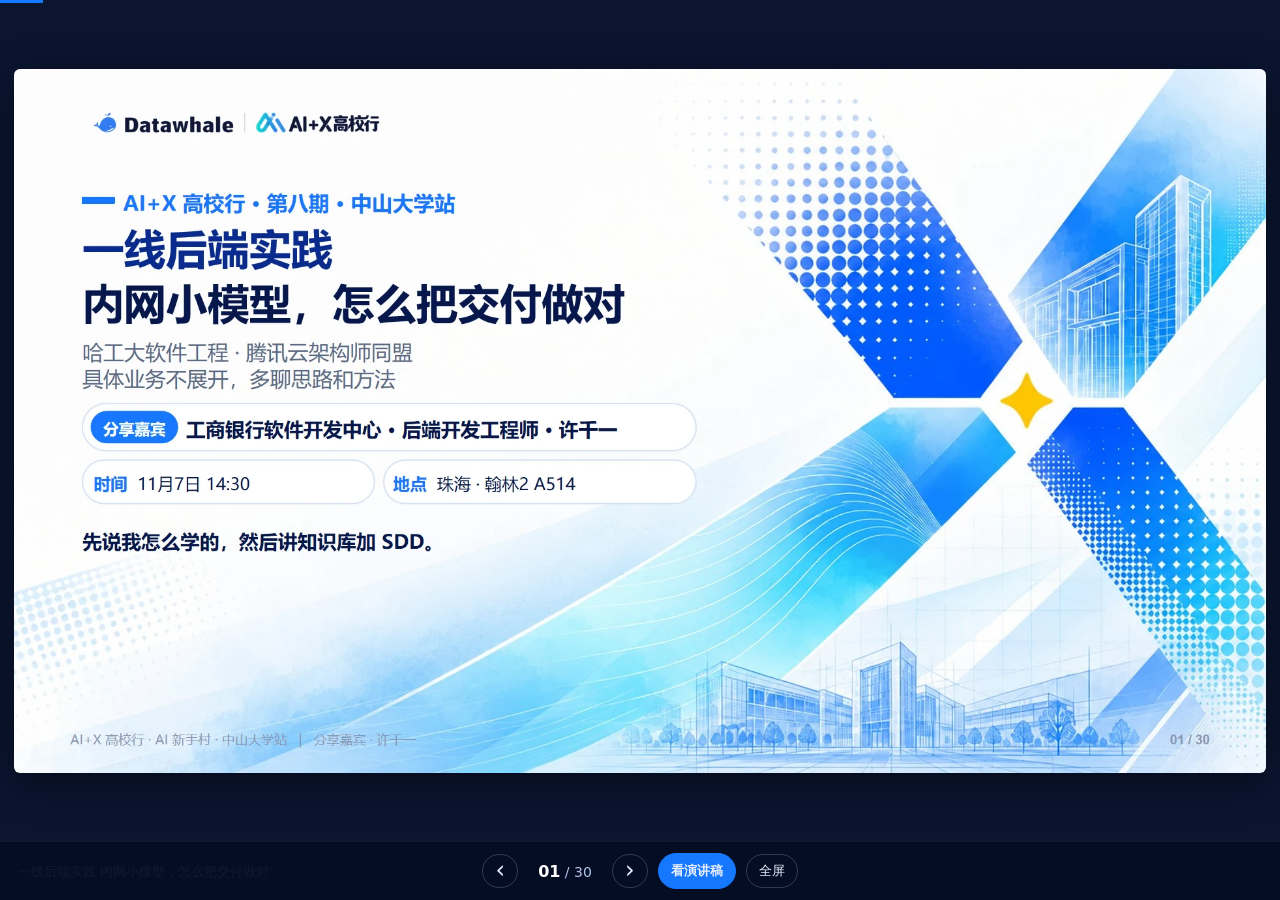
==== commit 3bb3220c: "Site is now a PPT viewer: PowerPoint-exported slides + speech script Co-authored-by: Cursor <cursora" ====
--- a/index.html
+++ b/index.html
@@ -4,120 +4,97 @@
 <meta charset="UTF-8">
 <meta name="viewport" content="width=device-width, initial-scale=1.0">
 <title>Datawhale AI+X 高校行 · 一线后端实践</title>
-<meta name="description" content="内网小模型怎么把交付做对：知识库加 SDD。与现场 PPT 同一套内容。">
+<meta name="description" content="内网小模型怎么把交付做对：知识库加 SDD。现场 PPT 原样预览，附逐页演讲稿。">
 <link rel="canonical" href="https://deck.frocir.com/">
-<link rel="stylesheet" href="style.css">
+<link rel="preload" as="image" href="slides/s01.webp">
 <style>
-/* 21 页定稿版补充：纯文字二维码块 / 重点徽章（零 emoji） */
-.lead{color:var(--ink);font-size:clamp(13px,1.3vw,18px);line-height:1.7;
-  background:var(--tint2);border:1px solid var(--border);border-left:4px solid var(--blue);
-  border-radius:0 8px 8px 0;padding:clamp(10px,1.5vh,18px) clamp(12px,1.4vw,22px);
-  margin-bottom:clamp(8px,1.3vh,16px)}
-.cover-title{font-size:clamp(28px,3.7vw,50px)}
-.closing-lead{color:#E8F1FF;font-size:clamp(12px,1.15vw,16px);line-height:1.75;
-  background:rgba(255,255,255,.06);border-left:3px solid var(--aqua);
-  border-radius:0 8px 8px 0;padding:clamp(10px,1.5vh,18px) clamp(12px,1.4vw,22px);
-  margin-bottom:clamp(8px,1.3vh,16px);max-width:52ch}
-.qrbox{display:block;width:clamp(120px,13vw,180px);height:clamp(120px,13vw,180px);
-  margin:0 auto clamp(10px,1.5vh,18px);border-radius:12px;background:#fff;
-  border:1px solid var(--border);object-fit:contain;padding:6px;box-sizing:border-box}
-.pill{display:inline-block;background:var(--coral);color:#fff;border-radius:5px;
-  padding:3px 12px;font-size:clamp(10px,.9vw,12.5px);font-weight:700;margin-left:12px;vertical-align:middle}
-.agenda-row.star{border-left-color:var(--aqua);background:var(--tint)}
-.cards6{display:grid;grid-template-columns:repeat(3,1fr);grid-template-rows:1fr 1fr;
-  gap:clamp(10px,1.2vh,18px);height:100%}
-.cards6 .card{display:flex;flex-direction:column;justify-content:center}
-.cards6 .card p{font-size:clamp(10.5px,.98vw,13px)}
-.qrgrid{display:grid;grid-template-columns:repeat(4,1fr);gap:clamp(8px,1vw,14px)}
-.qrcard{display:flex;flex-direction:column;align-items:center;text-align:center;gap:6px;
-  background:#fff;border:1px solid var(--border);border-radius:10px;padding:10px 8px;
-  color:inherit;text-decoration:none}
-.qrcard b{font-size:clamp(12px,1vw,15px)}
-.qrcard span,.qrcard i{font-size:clamp(10px,.85vw,12px);font-style:normal;color:var(--muted,#596985)}
-.qrcard img{width:clamp(88px,9vw,140px);height:auto;background:#fff}
-.shots{display:grid;grid-template-columns:1fr 1fr;gap:clamp(8px,1vw,16px)}
-.shots figure{margin:0;background:#fff;border:1px solid var(--border);border-radius:10px;padding:8px 8px 10px}
-.shots img{width:100%;height:auto;display:block;background:#fff}
-.shots figcaption{margin-top:8px;font-size:clamp(11px,.95vw,13px);line-height:1.45}
-.shots figcaption b{display:block;margin-bottom:2px}
-.shotside{display:grid;grid-template-columns:1.15fr 1fr;gap:clamp(8px,1vw,16px);align-items:start}
-.shotside .sidenotes{display:flex;flex-direction:column;gap:clamp(6px,.9vh,10px)}
-.sn{background:#fff;border:1px solid var(--border);border-left:4px solid var(--blue,#1677FF);
-  border-radius:10px;padding:clamp(6px,1vh,10px) 12px}
-.sn span{color:var(--blue-d,#0A2B8F);font-weight:700;font-size:clamp(11px,.9vw,13px);margin-right:8px}
-.sn b{font-size:clamp(13px,1.1vw,16px)}
-.sn i{display:block;font-style:normal;font-size:clamp(11px,.95vw,14px);line-height:1.5;
-  color:var(--muted,#596985);margin-top:3px}
-.source{color:#fff;font-size:clamp(16px,1.7vw,24px);font-weight:700;line-height:1.45;
-  text-align:center;background:#0A2B8F;border-radius:8px;
-  padding:clamp(10px,1.4vh,16px) clamp(12px,1.4vw,20px);
-  margin-bottom:clamp(8px,1.3vh,16px)}
-.ally{margin-top:clamp(10px,1.6vh,18px)}
-.ally-photos{display:grid;grid-template-columns:repeat(3,1fr);gap:8px;max-width:560px}
-.ally-photos img{width:100%;aspect-ratio:4/3;object-fit:cover;border-radius:8px;display:block}
-.ally p{margin:8px 0 0;font-size:clamp(13px,1.05vw,15px);line-height:1.5;color:#E6EEFF}
-.ally p:last-child{color:#7FD3FF;font-weight:700}
-.modebtn{margin-left:8px;padding:5px 12px;border-radius:999px;background:var(--blue);color:#fff;
-  font-size:13px;font-weight:700;text-decoration:none;white-space:nowrap}
-.modebtn:hover{background:var(--blue-d)}
-@media (max-width:760px){
-  .grid3,.cards6,.qrgrid,.shots,.shotside{grid-template-columns:1fr;grid-template-rows:auto;overflow-y:auto}
-}
-
-.ccap-inline{display:inline-block;color:var(--blue-d);font-size:clamp(10px,.9vw,12px);font-weight:700;letter-spacing:.5px;margin-bottom:6px}
-.card.emph .ccap-inline{color:var(--aqua)}.card.coral .ccap-inline{color:var(--coral-d)}
+html,body{margin:0;height:100%;background:#0B1530;color:#E6EEFF;
+  font-family:"Microsoft YaHei","微软雅黑","PingFang SC",system-ui,sans-serif;overflow:hidden}
+.prog{position:fixed;top:0;left:0;height:3px;background:#1677FF;transition:width .2s;z-index:3}
+.stage{position:fixed;inset:0 0 58px 0;display:flex;align-items:center;justify-content:center;padding:14px;box-sizing:border-box}
+.stage img{max-width:100%;max-height:100%;width:auto;height:auto;border-radius:6px;background:#fff;
+  box-shadow:0 10px 40px rgba(0,0,0,.45);user-select:none;-webkit-user-drag:none}
+.hit{position:fixed;top:0;bottom:58px;width:30%;cursor:pointer;z-index:1}
+.hit.l{left:0}.hit.r{right:0}
+.bar{position:fixed;left:0;right:0;bottom:0;height:58px;display:flex;align-items:center;justify-content:center;
+  gap:10px;background:rgba(6,14,36,.92);border-top:1px solid rgba(255,255,255,.06);z-index:2}
+.btn{height:34px;min-width:34px;padding:0 12px;border-radius:999px;border:1px solid rgba(255,255,255,.18);
+  background:transparent;color:#E6EEFF;font-size:15px;cursor:pointer;text-decoration:none;
+  display:inline-flex;align-items:center;justify-content:center;font-family:inherit}
+.btn:hover{background:#1677FF;border-color:#1677FF}
+.btn.pri{background:#1677FF;border-color:#1677FF;font-weight:700;font-size:13px}
+.btn.sm{font-size:13px}
+#prev,#next{font-size:24px;line-height:1;padding-bottom:3px}
+.no{font-variant-numeric:tabular-nums;min-width:74px;text-align:center;font-size:14px;color:#AFC2E6}
+.no b{color:#fff;font-size:16px}
+.ttl{position:fixed;left:18px;bottom:19px;font-size:13px;color:#8FA3C8;max-width:28vw;white-space:nowrap;
+  overflow:hidden;text-overflow:ellipsis;z-index:2}
+@media (max-width:760px){.ttl{display:none}.btn.sm{display:none}}
 </style>
 </head>
 <body>
-
-<div class="progress"><span id="progressBar"></span></div>
-<nav class="dots" id="dots" aria-label="页面导航"></nav>
-<div class="pager">
-  <button class="navbtn" id="prevBtn" aria-label="上一页">&lsaquo;</button>
-  <span class="pageno"><b id="curNo">01</b> / 30</span>
-  <button class="navbtn" id="nextBtn" aria-label="下一页">&rsaquo;</button>
-  <a class="modebtn" id="toScript" href="script.html">看演讲稿</a>
-</div>
-<div class="hint" id="hint">&larr; &rarr; 翻页 · 空格继续 · 点击右侧圆点跳转</div>
-
-<main id="deck">
-  <section class="slide cover" id="s1"><div class="cover-grid"><div class="cover-left"><div class="eyebrow reveal" style="--i:0">AI+X 高校行 · 第八期 · 中山大学站</div><h1 class="cover-title reveal" style="--i:1">一线后端实践<br><span>内网小模型，怎么把交付做对</span></h1><div class="cover-sub reveal" style="--i:2"><p>哈工大软件工程 · 腾讯云架构师同盟</p><p>具体业务不展开，多聊思路和方法</p></div><div class="cover-meta reveal" style="--i:3">工商银行软件开发中心 · 后端开发工程师 · 许千一</div><p class="cover-sub reveal" style="--i:4">11月7日 14:30 · 珠海 · 翰林2 A514。先说我怎么学的，然后讲知识库加 SDD。</p></div></div></section>
-  <section class="slide" id="s2"><div class="chrome"><div class="badge">01</div><div class="chrome-text"><h2 class="h-title">AI 伴随我的成长历程</h2><span class="eyebrow-bar"></span><span class="eyebrow">AI ALONG THE WAY</span></div></div><div class="content"><div class="layers"><div class="band reveal" style="--i:0"><span class="b-no">2010</span><b class="b-name">9 岁 · 围棋 AI 还下不过我</b><p>搜索 + 规则：人写的规则加搜索，还没有神经网络，棋力有限。</p></div><div class="band reveal" style="--i:1"><span class="b-no">2014</span><b class="b-name">13 岁 · 小冰每晚讲故事，还会唱歌</b><p>检索式对话：从真人对话里挑一句，后来加了神经网络；唱歌靠语音合成。</p></div><div class="band reveal" style="--i:2"><span class="b-no">2016</span><b class="b-name">15 岁 · AlphaGo 赢了，我后来才知道</b><p>深度强化学习：神经网络看局面，加上树搜索，再自己跟自己下。</p></div><div class="band reveal" style="--i:3"><span class="b-no">2019</span><b class="b-name">18 岁 · 网络天才、狗屁不通生成器</b><p>问答 + 模板：网络天才问是否题猜人物；生成器是模板随机拼句，没有模型。</p></div><div class="band reveal" style="--i:4"><span class="b-no">2025</span><b class="b-name">工作后 · 模型成日常，重拾围棋残局</b><p>大语言模型：Transformer，按上下文预测下一个词。</p></div></div><div class="layers"><div class="band reveal" style="--i:0"><span class="b-no">01</span><b class="b-name">跟一门课</b><p>Datawhale、吴恩达、李宏毅都行。先跑通一个小项目，别背公式。</p></div><div class="band reveal" style="--i:1"><span class="b-no">02</span><b class="b-name">读一份源码</b><p>clone 一个喜欢的仓库读懂。读一份，比再看十篇教程记得住。</p></div><div class="band reveal" style="--i:2"><span class="b-no">03</span><b class="b-name">打一次黑客松</b><p>第一晚砍到一条主流程。最后一小时只保演示那条路。</p></div><div class="band reveal" style="--i:3"><span class="b-no">04</span><b class="b-name">再讲一次</b><p>讲不出来，就是还没懂。我也是讲 SDD 时才想清楚。</p></div></div><div class="conclusion reveal" style="--i:2"><b>TAKEAWAY</b><span>个人故事就到这。如果回到大一，我会早点做下一页这四件。</span></div></div><div class="footer"><span>Datawhale AI+X 高校行 · 分享</span><span>02 / 30</span></div></section>
-  <section class="slide" id="s3"><div class="chrome"><div class="badge">02</div><div class="chrome-text"><h2 class="h-title">如果回到大一，我会做这几件事</h2><span class="eyebrow-bar"></span><span class="eyebrow">IF I COULD REWIND</span></div></div><div class="content"><div class="layers"><div class="band reveal" style="--i:0"><span class="b-no">01</span><b class="b-name">早一点动手 · 动手才知道缺什么</b><p>看懂和写得出来是两回事。先把项目跑起来，再改一处，报错会告诉你缺哪块知识，回头再学，目标更明确。</p></div><div class="band reveal" style="--i:1"><span class="b-no">02</span><b class="b-name">早用 AI 协作 · 让它写，你来审</b><p>要审它，你得先知道什么是对。写清 Spec 和测试，它写错了你能当场发现，能力长在你身上。</p></div><div class="band reveal" style="--i:2"><span class="b-no">03</span><b class="b-name">早一点输出 · 讲出来才算学会</b><p>讲给别人听，卡住的地方就是没懂的地方。写一篇博客、做一次分享，比再看一遍记得牢。</p></div><div class="band reveal" style="--i:3"><span class="b-no">04</span><b class="b-name">早想清楚 · 先找问题，再挑工具</b><p>模型更新很快，追不完。先想清楚要解决什么问题，再挑工具，学到的东西换了模型也用得上。</p></div></div><div class="conclusion reveal" style="--i:1"><b>TAKEAWAY</b><span>这些事都不难，难的是「早一点」。你现在最多的就是时间。</span></div></div><div class="footer"><span>Datawhale AI+X 高校行 · 分享</span><span>03 / 30</span></div></section>
-  <section class="slide divider" id="s4"><span class="watermark">02</span><div class="divider-content"><span class="kicker reveal" style="--i:0">PART 02<span class="pill">本章重点</span></span><h2 class="reveal" style="--i:1">先讲判断，再讲做法</h2><p class="reveal" style="--i:2">AI 来了，做软件哪里变了，哪里没变。一本 1975 年的书，一份 2026 年的调查。</p></div></section>
-  <section class="slide" id="s5"><div class="chrome"><div class="badge">03</div><div class="chrome-text"><h2 class="h-title">《人月神话》的故事：IBM 的大项目是怎么延期的</h2><span class="eyebrow-bar"></span><span class="eyebrow">THE MYTHICAL MAN-MONTH</span></div><div class="tags">布鲁克斯自序 · IBM OS/360</div></div><div class="content"><div class="lead reveal" style="--i:0">1964 年，布鲁克斯接手 IBM System/360 的操作系统 OS/360。这本书写的是那次经历。</div><div class="grid3"><div class="card emph reveal" style="--i:0"><span class="ccap-inline">1964–65 · 出了什么事</span><b>OS/360 延期了</b><p>高峰时大约一千人在做。交付晚了，内存比计划多，成本是估算的好几倍，好几个版本以后才好用。</p></div><div class="card soft reveal" style="--i:1"><span class="ccap-inline">为什么</span><b>人和月不能换着算</b><p>有的活拆不开：生孩子要九个月。拆得开的，人一多两两要对齐：5 人 10 对，10 人 45 对。新人要学，老人要停下来教。</p></div><div class="card  reveal" style="--i:2"><span class="ccap-inline">后来</span><b>一个问题，答了十年</b><p>离开 IBM 时，CEO 小沃森问他：管硬件和管软件有什么不同？1975 年，他写成《人月神话》。1986 年，又写了《没有银弹》。</p></div></div><div class="strip  reveal" style="--i:2"><span>布鲁克斯定律：给已经延期的软件项目加人，只会让它更晚。</span></div><div class="conclusion reveal" style="--i:3"><b>TAKEAWAY</b><span>银弹，就是一发就中的办法。下一页看 AI 是不是。</span></div></div><div class="footer"><span>Datawhale AI+X 高校行 · 分享</span><span>05 / 30</span></div></section>
-  <section class="slide" id="s6"><div class="chrome"><div class="badge">04</div><div class="chrome-text"><h2 class="h-title">软件工程没有银弹</h2><span class="eyebrow-bar"></span><span class="eyebrow">NO SILVER BULLET</span></div><div class="tags">《人月神话》 · 中国信通院 · 2026</div></div><div class="content"><div class="lead reveal" style="--i:0">AI 是不是那种一发就中的办法？看一份国内调查，看快了多少、难在哪。</div><div class="source reveal" style="--i:1">来源 · 中国信息通信研究院《AI4SE行业现状调查报告（2026年）》· 2109 份有效问卷</div><div class="shots"><figure class="reveal" style="--i:0"><img src="caict_fig10.jpg" alt="左边 · 提效停在三成上下"><figcaption><b>左边 · 提效停在三成上下</b>开发 29.06% 到 32.63%。运维 36.36%。</figcaption></figure><figure class="reveal" style="--i:1"><img src="caict_fig5.jpg" alt="右边 · 难在人和成本"><figcaption><b>右边 · 难在人和成本</b>深色是 2025 年：人才 34.02%，成本 26.85%。</figcaption></figure></div><div class="conclusion reveal" style="--i:3"><b>TAKEAWAY</b><span>快了大约三成，不是十倍。最难的换成了人和成本。</span></div></div><div class="footer"><span>Datawhale AI+X 高校行 · 分享</span><span>06 / 30</span></div></section>
-  <section class="slide" id="s7"><div class="chrome"><div class="badge">05</div><div class="chrome-text"><h2 class="h-title">AI 加快的是写，不是想清楚</h2><span class="eyebrow-bar"></span><span class="eyebrow">A FRONTLINE JUDGMENT</span></div><div class="tags">一线判断 · 不预测岗位</div></div><div class="content"><div class="lead reveal" style="--i:0">这是我的判断，不是行业结论。我没有资格说谁会被替代。我能说的，是自己每天看到的。</div><div class="grid3"><div class="card emph reveal" style="--i:0"><span class="ccap-inline">它很会写</span><b>次要任务确实变快了</b><p>起架子、补语法、出一版草稿。大作业的页面，一下午能铺出来。变强的是写，不是判断。</p></div><div class="card soft reveal" style="--i:1"><span class="ccap-inline">它会补</span><b>没写清，它就自己编</b><p>选课冲突怎么算？退课截止在哪？什么叫「选上了」？这些不写出来，它会编一个。编出来的常常能跑，但不是你要的。</p></div><div class="card aqua reveal" style="--i:2"><span class="ccap-inline">所以先写规格</span><b>这是我留下来的做法</b><p>模型越大，写得越快。规格没写清，偏得也越快。今天不讲换一个更大的模型。讲怎么把「什么叫对」先写下来。</p></div></div><div class="conclusion reveal" style="--i:2"><b>TAKEAWAY</b><span>我不判断谁会被替代。今天只讲一件做得了的：把规格写清楚。</span></div></div><div class="footer"><span>Datawhale AI+X 高校行 · 分享</span><span>07 / 30</span></div></section>
-  <section class="slide" id="s8"><div class="chrome"><div class="badge">06</div><div class="chrome-text"><h2 class="h-title">一个核心认知：AI 时代，人的价值在两端</h2><span class="eyebrow-bar"></span><span class="eyebrow">THE BIG IDEA</span></div></div><div class="content"><div class="grid3"><div class="card soft reveal" style="--i:0"><span class="ccap-inline">定义</span><b>想清楚要什么</b><p>把需求、约束、验收写清楚。这就是给 AI 的规约 / Spec。</p></div><div class="card emph reveal" style="--i:1"><span class="ccap-inline">AI 黑盒</span><b>它来写、来生成</b><p>跑通、出方案、写代码。它越来越快，但不负责任。</p></div><div class="card aqua reveal" style="--i:2"><span class="ccap-inline">验证</span><b>判断对不对</b><p>测试 + 人工把关：结果好不好、对不对味，你定。</p></div></div><div class="strip tint reveal" style="--i:1"><span>写完 ≠ 做好。AI 能吐出代码，但好不好看、对不对味要人判断。</span></div><div class="strip tint reveal" style="--i:2"><span>做好 ≠ 交付。能跑不等于能上线、能负责：交付还看部署、协作与责任。</span></div><div class="conclusion reveal" style="--i:3"><b>TAKEAWAY</b><span>所以练两头。把定义和验证做扎实。这两头，现在还得你来做。</span></div></div><div class="footer"><span>Datawhale AI+X 高校行 · 分享</span><span>08 / 30</span></div></section>
-  <section class="slide" id="s9"><div class="chrome"><div class="badge">07</div><div class="chrome-text"><h2 class="h-title">我的环境：为什么是知识库加 SDD</h2><span class="eyebrow-bar"></span><span class="eyebrow">WHY THIS METHOD</span></div><div class="tags">不涉及具体业务</div></div><div class="content"><div class="lead reveal" style="--i:0">先把环境说清楚：开发和模型都在内网。一部分资料涉密，不能外发，所以只讲方法。</div><div class="grid3"><div class="card soft reveal" style="--i:0"><span class="ccap-inline">模型</span><b>小，而且不联网</b><p>用的是不联网的小尺寸模型。查不到外面的新文档，也不能换成更强的联网模型。它不知道的，就容易编。</p></div><div class="card emph reveal" style="--i:1"><span class="ccap-inline">系统</span><b>大，而且要逐步验</b><p>维护的是大型系统。需求、方案、改动、验收，每一步交付都得对。含糊一次，后面容易偏。</p></div><div class="card aqua reveal" style="--i:2"><span class="ccap-inline">办法</span><b>知识库 + SDD</b><p>知识库：仓库里几份 markdown，术语表、现状、约定。SDD：每一步有规格、有验收。模型不用更聪明，输入先要准。</p></div></div><div class="strip tint reveal" style="--i:2"><span>每一步都要能核对：需求写进 spec，改动落在 task，验收写成能检查的句子。对不上，就停。</span></div><div class="conclusion reveal" style="--i:3"><b>TAKEAWAY</b><span>这种环境下最合适的，不是更大的模型，而是知识库加上 SDD。</span></div></div><div class="footer"><span>Datawhale AI+X 高校行 · 分享</span><span>09 / 30</span></div></section>
-  <section class="slide" id="s10"><div class="chrome"><div class="badge">08</div><div class="chrome-text"><h2 class="h-title">SDD 是什么，谁把它做成了公开做法</h2><span class="eyebrow-bar"></span><span class="eyebrow">WHERE SDD CAME FROM</span></div><div class="tags">不是标准 · 2025 · GitHub Spec Kit</div></div><div class="content"><div class="lead reveal" style="--i:0">定义就一句：先写成文件，做什么、不做什么、怎样算做完。给人看过，再让 AI 照着写。</div><div class="grid3"><div class="card soft reveal" style="--i:0"><span class="ccap-inline">定义</span><b>聊天那句不算规格</b><p>做什么、不做什么、怎样算做完。要落成文件，还要先被人看过。随口一说，换个人就接不上。</p></div><div class="card emph reveal" style="--i:1"><span class="ccap-inline">谁做的</span><b>2025 年的 Spec Kit</b><p>出自 John Lam 的研究：用规格引导大模型写软件，结果更确定。Den Delimarsky 做成开源工具包。8 月第一次提交，9 月公开。</p></div><div class="card aqua reveal" style="--i:2"><span class="ccap-inline">从哪来</span><b>词比工具包早</b><p>先写怎么算对，测试驱动、行为驱动早就在这么做。新的是：规格变成 Agent 能一步步执行的文件。</p></div></div><div class="strip tint reveal" style="--i:2"><span>不要记成人名：这不是标准，也不是他们发明了「先写需求」。今天用的是这套给 Agent 用的公开做法。</span></div><div class="conclusion reveal" style="--i:3"><b>TAKEAWAY</b><span>名字不用背。要记住：2025 年公开，四步能执行，对不上就改规格。</span></div></div><div class="footer"><span>Datawhale AI+X 高校行 · 分享</span><span>10 / 30</span></div></section>
-  <section class="slide" id="s11"><div class="chrome"><div class="badge">09</div><div class="chrome-text"><h2 class="h-title">规格是真相，代码替它干活</h2><span class="eyebrow-bar"></span><span class="eyebrow">WHY SPEC KIT WORKS THIS WAY</span></div><div class="tags">github/spec-kit · spec-driven.md</div></div><div class="content"><div class="lead reveal" style="--i:0">Spec Kit 的设计文档，第一节叫「权力反转」：规格不再为代码服务，代码为规格服务。</div><div class="shotside shots"><figure class="reveal" style="--i:0"><img src="shot_speckit_inversion.png" alt="原文 · The Power Inversion"><figcaption><b>原文 · The Power Inversion</b>出处：github/spec-kit 仓库里的 spec-driven.md</figcaption></figure><div class="sidenotes"><div class="sn reveal" style="--i:1"><span>以前</span><b>代码是真相</b><i>需求文档、设计文档是脚手架，代码一往前走，文档就跟不上。</i></div><div class="sn reveal" style="--i:2"><span>反过来</span><b>规格是源头</b><i>代码是规格的一种表达。改需求先改规格，出错先查规格。</i></div><div class="sn reveal" style="--i:3"><span>我只走半步</span><b>规格先行，代码照样审</b><i>原文说代码可以从规格重新生成。我的环境里，代码我照样审，测试照样跑。</i></div></div></div><div class="conclusion reveal" style="--i:2"><b>TAKEAWAY</b><span>SDD 的出发点：规格不是写完就扔的脚手架，是要一直维护的那一份。</span></div></div><div class="footer"><span>Datawhale AI+X 高校行 · 分享</span><span>11 / 30</span></div></section>
-  <section class="slide" id="s12"><div class="chrome"><div class="badge">10</div><div class="chrome-text"><h2 class="h-title">SDD 的五个步骤</h2><span class="eyebrow-bar"></span><span class="eyebrow">SPEC-DRIVEN DEVELOPMENT</span></div><div class="tags">GitHub Spec Kit · 公开做法 · 人月聊 IT · 架构师同盟公开分享</div></div><div class="content"><div class="lead reveal" style="--i:0">一句话：把要做什么、受什么约束、怎么算做完先写成规格，让 AI 照着写，而不是靠一句模糊的提示反复试错。</div><div class="layers"><div class="band reveal" style="--i:0"><span class="b-no">01</span><b class="b-name">Specify 写清要什么</b><p>做什么、给谁用、有什么约束、怎么算做完。产出 spec.md。</p></div><div class="band reveal" style="--i:1"><span class="b-no">02</span><b class="b-name">Plan 定怎么做</b><p>技术路线、涉及模块与依赖，以及取舍理由。产出 plan.md。</p></div><div class="band reveal" style="--i:2"><span class="b-no">03</span><b class="b-name">Tasks 拆成小块</b><p>把方案拆成可独立实现、可单独验证的任务清单。</p></div><div class="band reveal" style="--i:3"><span class="b-no">04</span><b class="b-name">Implement 让 AI 来写</b><p>AI 在规格边界内编码。你审的是小块改动，不是千行代码。</p></div><div class="band reveal" style="--i:4"><span class="b-no">05</span><b class="b-name">你来对</b><p>比对实现与规格，对不上就回到上一阶段。这一步是你的，不是命令。</p></div></div><div class="strip tint reveal" style="--i:2"><span>关键差别：Spec 是一份先被人看过的文件，还写明了验收条件。聊天提示留不住，换一个人就接不上。</span></div><div class="conclusion reveal" style="--i:3"><b>TAKEAWAY</b><span>前四步是公开做法，第五步你自己对。记住写清楚、拆小块、回头验。</span></div></div><div class="footer"><span>Datawhale AI+X 高校行 · 分享</span><span>12 / 30</span></div></section>
-  <section class="slide" id="s13"><div class="chrome"><div class="badge">11</div><div class="chrome-text"><h2 class="h-title">跑一遍 Spec Kit，手里会多出哪些文件</h2><span class="eyebrow-bar"></span><span class="eyebrow">WHAT ONE RUN PRODUCES</span></div><div class="tags">官方示例：做一个聊天功能</div></div><div class="content"><div class="shots"><figure class="reveal" style="--i:0"><img src="shot_speckit_chat.png" alt="三条命令 · 官方示例"><figcaption><b>三条命令 · 官方示例</b>specify 出 spec.md。技术栈在 plan 才写：WebSocket、PostgreSQL、Redis。tasks 出任务单。</figcaption></figure><figure class="reveal" style="--i:1"><img src="shot_spec_template_story.png" alt="spec.md 里面 · 官方模板"><figcaption><b>spec.md 里面 · 官方模板</b>每个用户故事能单独测，验收写成 Given / When / Then。</figcaption></figure></div><div class="strip tint reveal" style="--i:1"><span>换成登录：Given 账号已经连续输错两次，When 第三次又输错，Then 锁定五分钟，并提示还要等多久。</span></div><div class="conclusion reveal" style="--i:2"><b>TAKEAWAY</b><span>大作业的 spec.md 照这个格式写：先写故事和验收，技术栈留到 plan。</span></div></div><div class="footer"><span>Datawhale AI+X 高校行 · 分享</span><span>13 / 30</span></div></section>
-  <section class="slide" id="s14"><div class="chrome"><div class="badge">12</div><div class="chrome-text"><h2 class="h-title">模板为什么这么写：不让模型猜</h2><span class="eyebrow-bar"></span><span class="eyebrow">WHY THE TEMPLATE LOOKS LIKE THIS</span></div><div class="tags">spec-driven.md · 模板的设计</div></div><div class="content"><div class="lead reveal" style="--i:0">模板本身就是给模型的提示词。它管住的是模型最爱干的事：没说的，自己编一个。</div><div class="shots"><figure class="reveal" style="--i:0"><img src="shot_speckit_clarify.png" alt="没说清的，标出来，不许猜"><figcaption><b>没说清的，标出来，不许猜</b>它自己举的例子就是登录：邮箱密码、SSO 还是 OAuth？</figcaption></figure><figure class="reveal" style="--i:1"><img src="shot_speckit_checklist.png" alt="清单是规格的单元测试"><figcaption><b>清单是规格的单元测试</b>没有待澄清标记、需求能测、成功标准能衡量，才往下走。</figcaption></figure></div><div class="conclusion reveal" style="--i:2"><b>TAKEAWAY</b><span>下一页的四件，就是我把这套搬到内网小模型上的版本。</span></div></div><div class="footer"><span>Datawhale AI+X 高校行 · 分享</span><span>14 / 30</span></div></section>
-  <section class="slide" id="s15"><div class="chrome"><div class="badge">13</div><div class="chrome-text"><h2 class="h-title">给小模型写 Spec，我会写清这四件</h2><span class="eyebrow-bar"></span><span class="eyebrow">SPEC IN PRACTICE</span></div><div class="tags">实战 · 大作业同样适用</div></div><div class="content"><div class="layers"><div class="band reveal" style="--i:0"><span class="b-no">01</span><b class="b-name">术语，别让它猜词</b><p>这个词在项目里是什么意思。知识库里有一页，就摘一页。没写进去的，它很容易编。</p></div><div class="band reveal" style="--i:1"><span class="b-no">02</span><b class="b-name">边界，写明不做什么</b><p>做哪些，明确不做什么。小模型容易多写。多出来的，常常是错的。</p></div><div class="band reveal" style="--i:2"><span class="b-no">03</span><b class="b-name">验收，写成能检查的句子</b><p>怎样算做完，要能核对。例如：输错三次，锁定五分钟。这句话最后就是一条检查。</p></div><div class="band reveal" style="--i:3"><span class="b-no">04</span><b class="b-name">何时停，对不上就回去</b><p>和验收对不上，就停。回规格改，别「再试一次」。小模型的上下文经不起反复烧。</p></div></div><div class="strip tint reveal" style="--i:1"><span>文件就三个：spec.md 写这四件，plan.md 写路线和取舍，tasks.md 把每件拆成一次能验完的小块。</span></div><div class="strip tint reveal" style="--i:2"><span>同一个东西只留一个名字。验收别写「体验要好」，要写成能核对的句子。</span></div><div class="conclusion reveal" style="--i:3"><b>TAKEAWAY</b><span>规格没写清这四件之前，不许开写。大作业也是先写完它们。</span></div></div><div class="footer"><span>Datawhale AI+X 高校行 · 分享</span><span>15 / 30</span></div></section>
-  <section class="slide" id="s16"><div class="chrome"><div class="badge">14</div><div class="chrome-text"><h2 class="h-title">CS / SE 的大作业，也能用 Spec 做</h2><span class="eyebrow-bar"></span><span class="eyebrow">SPEC FOR COURSE PROJECTS</span></div><div class="tags">这周就能试</div></div><div class="content"><div class="layers"><div class="band reveal" style="--i:0"><span class="b-no">01</span><b class="b-name">spec.md 先写清要什么</b><p>做什么、不做什么、怎么算做完。一句话需求，最容易跑偏。</p></div><div class="band reveal" style="--i:1"><span class="b-no">02</span><b class="b-name">plan.md 再定怎么做</b><p>让 AI 给两三条技术路线，写清取舍理由，由你来选，不是它替你选。</p></div><div class="band reveal" style="--i:2"><span class="b-no">03</span><b class="b-name">tasks.md 拆成能验收的小块</b><p>一个任务一次能验完。每块都对应 spec 里的一条验收标准。</p></div><div class="band reveal" style="--i:3"><span class="b-no">04</span><b class="b-name">实现 + 测试</b><p>把验收标准写成检查，跑通再合。spec 批准之前，不许开写。</p></div></div><div class="strip tint reveal" style="--i:1"><span>为什么大作业特别适合：需求本来就模糊、评分看验收、AI 又容易自由发挥。我自己先把 Spec 写完再让它动，常常更省事。</span></div><div class="strip tint reveal" style="--i:2"><span>裁剪掉的是流程形式，保留的是约束本身。不是流程越多越好，是约束不能丢。</span></div><div class="conclusion reveal" style="--i:3"><b>TAKEAWAY</b><span>不用等进公司：这周的课程项目，谁都可以先写一个 spec.md 试试。</span></div></div><div class="footer"><span>Datawhale AI+X 高校行 · 分享</span><span>16 / 30</span></div></section>
-  <section class="slide" id="s17"><div class="chrome"><div class="badge">15</div><div class="chrome-text"><h2 class="h-title">规约放久了会过时：怎么分层、怎么维护</h2><span class="eyebrow-bar"></span><span class="eyebrow">KEEPING SPECS ALIVE</span></div><div class="tags">人月聊 IT · 架构师同盟公开分享</div></div><div class="content"><div class="lead reveal" style="--i:0">两个退化结局：都不提交，只留在个人电脑，人一走就丢；都提交，人人一套、没有标准，越堆越多没人敢用。</div><div class="grid3"><div class="card emph reveal" style="--i:0"><span class="ccap-inline">Principles</span><b>原则层 · 项目宪法</b><p>安全红线、合规要求、架构原则。改动极少，是整个项目的最高权威。</p></div><div class="card soft reveal" style="--i:1"><span class="ccap-inline">Living Specs</span><b>活规格层 · 当前真相</b><p>按领域组织，描述系统现在应有的行为。随需求更新，是日常最常读的一层。</p></div><div class="card aqua reveal" style="--i:2"><span class="ccap-inline">Feature Delta</span><b>增量层 · 本次变更</b><p>每次改动的 spec / plan / tasks 三件套。做完就归档或合并回上层，不在主干囤积。</p></div></div><div class="strip tint reveal" style="--i:2"><span>四条维护机制：有归属，谁的孩子谁抱走。有节奏，按层更新。有出口，用完即归档。有校验，漂移即告警。</span></div><div class="conclusion reveal" style="--i:3"><b>TAKEAWAY</b><span>判断标准只有一句：新来的人读得懂，AI 用得上。</span></div></div><div class="footer"><span>Datawhale AI+X 高校行 · 分享</span><span>17 / 30</span></div></section>
-  <section class="slide" id="s18"><div class="chrome"><div class="badge">16</div><div class="chrome-text"><h2 class="h-title">OpenSpec：改动放进 changes，做完就归档</h2><span class="eyebrow-bar"></span><span class="eyebrow">HOW OPENSPEC KEEPS SPECS ALIVE</span></div><div class="tags">Fission-AI/OpenSpec</div></div><div class="content"><div class="shotside shots"><figure class="reveal" style="--i:0"><img src="shot_openspec_flow.png" alt="官方 README · 加一个深色模式"><figcaption><b>官方 README · 加一个深色模式</b>四条命令：想清楚、提案、实现、归档。</figcaption></figure><div class="sidenotes"><div class="sn reveal" style="--i:1"><span>specs/</span><b>系统现在什么样</b><i>就是上一页的活规格层。平时读它，不去翻散落的聊天记录。</i></div><div class="sn reveal" style="--i:2"><span>changes/</span><b>这次改什么</b><i>一个改动一个文件夹：proposal、specs、design、tasks。需求按增量写，README 里就是 ADDED Requirements。</i></div><div class="sn reveal" style="--i:3"><span>archive</span><b>做完就收走</b><i>归档进 changes/archive，名字带日期。改动合回 specs，主干里不囤旧提案。</i></div><div class="sn reveal" style="--i:4"><span>取舍</span><b>它自己说比 Spec Kit 轻</b><i>不设硬关卡，哪份文件都能随时改。大作业嫌 Spec Kit 重，可以试它。</i></div></div></div><div class="conclusion reveal" style="--i:1"><b>TAKEAWAY</b><span>上一页说要有出口。它的出口就是 archive：做完的改动收走，现状合回 specs。</span></div></div><div class="footer"><span>Datawhale AI+X 高校行 · 分享</span><span>18 / 30</span></div></section>
-  <section class="slide" id="s19"><div class="chrome"><div class="badge">17</div><div class="chrome-text"><h2 class="h-title">顺手推荐几个好用的 AI 工具</h2><span class="eyebrow-bar"></span><span class="eyebrow">TOOLS I ACTUALLY USE</span></div><div class="tags">学生用得起</div></div><div class="content"><div class="cards6"><div class="card soft reveal" style="--i:0"><span class="ccap-inline">Codex</span><b>OpenAI · GPT 的编程助手</b><p>我换成这个，没用过的不推荐。任务放本地，也可以派到云端。额度和入口以当时订阅为准。</p></div><div class="card soft reveal" style="--i:1"><span class="ccap-inline">反重力</span><b>Google Antigravity</b><p>和 Codex 换着派任务。适合并行看多个 Agent 的交付。产品变得快，以官网当时为准。</p></div><div class="card soft reveal" style="--i:2"><span class="ccap-inline">Cursor</span><b>AI 原生 IDE</b><p>仓库级对话加编辑，做课程项目、打黑客松顺手。免费档能起步，额度会变。</p></div><div class="card soft reveal" style="--i:3"><span class="ccap-inline">WorkBuddy</span><b>混元 Hy4 · 限时免费</b><p>到 11 月 15 日，每日有额度，不是无限。打 CTF 成本低。国内模型对题目，没 Grok 那么容易直接拒绝。</p></div><div class="card soft reveal" style="--i:4"><span class="ccap-inline">Obsidian</span><b>本地优先 · 双链笔记</b><p>碎片先进收件箱，周末整理成自己的话，加上双向链接。免费、纯 Markdown。</p></div><div class="card soft reveal" style="--i:5"><span class="ccap-inline">DSH Go</span><b>把 AI Agent 装进口袋</b><p>安卓端 DeepSeek Harness：手机跑脚本、遥控电脑，需授权。开源非官方，注意隐私安全。</p></div></div><div class="conclusion reveal" style="--i:1"><b>TAKEAWAY</b><span>用 AI 当导师，别当枪手。理解原理、自己写关键代码。守住学术诚信与账号、隐私安全。</span></div></div><div class="footer"><span>Datawhale AI+X 高校行 · 分享</span><span>19 / 30</span></div></section>
-  <section class="slide" id="s20"><div class="chrome"><div class="badge">18</div><div class="chrome-text"><h2 class="h-title">WorkBuddy：腾讯的 AI 办公助手</h2><span class="eyebrow-bar"></span><span class="eyebrow">WORK LESS, DELIVER MORE</span></div><div class="tags">按官方宣传页整理</div></div><div class="content"><div class="lead reveal" style="--i:0">宣传页上的一句话：理解需求，自主执行，完整交付。能听懂，能干活，能交付。</div><div class="layers"><div class="band reveal" style="--i:0"><span class="b-no">专家</span><b class="b-name">一键召唤行业专家</b><p>编程开发、财法税、市场营销、内容运营等，宣传页写的是数百位行业专家。</p></div><div class="band reveal" style="--i:1"><span class="b-no">专家团</span><b class="b-name">多个角色一起干</b><p>团长自动拆解任务，分给不同专家并行执行，最后整合成完整结果。</p></div><div class="band reveal" style="--i:2"><span class="b-no">助理</span><b class="b-name">只说目标，它自己拆活</b><p>可以 @ 多个助理，在各自的沙箱里并行跑；微信小程序里也能直接用。</p></div><div class="band reveal" style="--i:3"><span class="b-no">项目</span><b class="b-name">团队协作的地方</b><p>指令、连接器、专家、技能、资料放在一起，成员之间共享，不用重复设置。</p></div></div><div class="strip tint reveal" style="--i:2"><span>连上腾讯自家的办公产品：微信、企业微信、腾讯文档、腾讯会议、QQ 邮箱、ima 笔记、腾讯乐享知识库、TAPD。</span></div><div class="strip tint reveal" style="--i:3"><span>三端都能用：小程序是轻入口，PC 端是主工作台，App 端用来移动办公。</span></div><div class="conclusion reveal" style="--i:4"><b>TAKEAWAY</b><span>宣传页里的高校场景：整理文献、论文排版、把课程资料做成答辩 PPT 和讲稿。</span></div></div><div class="footer"><span>Datawhale AI+X 高校行 · 分享</span><span>20 / 30</span></div></section>
-  <section class="slide" id="s21"><div class="chrome"><div class="badge">19</div><div class="chrome-text"><h2 class="h-title">三个 Skill，各自只在一个时机用</h2><span class="eyebrow-bar"></span><span class="eyebrow">HOW TO USE THE SKILLS</span></div><div class="tags">一次只用一个</div></div><div class="content"><div class="grid3"><div class="card soft reveal" style="--i:0"><span class="ccap-inline">grill-me</span><b>方案还说不清时</b><p>时机：还讲不出验收标准。做法：一次只问一个，并给推荐答案。你要做的：回答，不让它写代码。停下：你能亲口说出怎样算做完。</p></div><div class="card emph reveal" style="--i:1"><span class="ccap-inline">sdd</span><b>准备让它动笔之前</b><p>时机：规格还没落成文件。做法：规格、计划、任务、实现，逐步走。你要做的：每步点头，它才继续。停下：规格没过，就停在那一步。</p></div><div class="card aqua reveal" style="--i:2"><span class="ccap-inline">humanize</span><b>文字要给人看之前</b><p>时机：README、报告、说明要交出去。做法：去掉 AI 腔，事实和数字不动。你要做的：改完自己读一遍。停下：它不能替你核对对错。</p></div></div><div class="strip tint reveal" style="--i:1"><span>Skill 是什么：一份写好的说明文件，Agent 碰到对应的事就照着做。怎么装：Claude Code、Codex、Cursor 这类支持 Skill 的 Agent 里可以装。</span></div><div class="conclusion reveal" style="--i:2"><b>TAKEAWAY</b><span>一次只开一个。好在哪一句，下面几页拆开讲。</span></div></div><div class="footer"><span>Datawhale AI+X 高校行 · 分享</span><span>21 / 30</span></div></section>
-  <section class="slide" id="s22"><div class="chrome"><div class="badge">20</div><div class="chrome-text"><h2 class="h-title">grill-me：先把问题问清楚，再写代码</h2><span class="eyebrow-bar"></span><span class="eyebrow">ONE SKILL, ONE JOB</span></div><div class="tags">摘自技能说明 · 不是全文</div></div><div class="content"><div class="layers"><div class="band reveal" style="--i:0"><span class="b-no">1</span><b class="b-name">一次只问还没定下来的那一层</b><p>不问已经定过的，也不一次问一串。</p></div><div class="band reveal" style="--i:1"><span class="b-no">2</span><b class="b-name">每题附一个推荐答案</b><p>推荐答案要写成你说「行」就能采纳的那种。</p></div><div class="band reveal" style="--i:2"><span class="b-no">3</span><b class="b-name">你说「行」，这一题才算过</b><p>不点头，就不算数。</p></div><div class="band reveal" style="--i:3"><span class="b-no">4</span><b class="b-name">问完、你确认之前，不许改仓库</b><p>它不能自己替你选。</p></div></div><div class="strip tint reveal" style="--i:1"><span>落到登录，它会这么问。问：失败了，锁整号，还是只锁这一次？推荐：只锁这一次，五分钟，不封号。你：行。或者：不行，改成三次。</span></div><div class="grid3"><div class="card soft reveal" style="--i:0"><span class="ccap-inline">好在哪</span><b>顺序拧过来</b><p>我遇到的返工，很多是它在你还没想完时就开始写。这个技能先问你。你没点头，它不动仓库。</p></div><div class="card emph reveal" style="--i:1"><span class="ccap-inline">我守两条</span><b>问清楚就停</b><p>能亲口说出怎样算做完，就停。再问是闲聊。一次只开这一个。三个叠在一起会跑偏。</p></div><div class="card aqua reveal" style="--i:2"><span class="ccap-inline">不要</span><b>问「你怎么看」</b><p>开放题它会自己往下写。每题都要有一个你能点头的推荐答案。</p></div></div></div><div class="footer"><span>Datawhale AI+X 高校行 · 分享</span><span>22 / 30</span></div></section>
-  <section class="slide" id="s23"><div class="chrome"><div class="badge">21</div><div class="chrome-text"><h2 class="h-title">grill-me 的原文：先画一棵设计树</h2><span class="eyebrow-bar"></span><span class="eyebrow">THE DESIGN TREE BEHIND GRILL-ME</span></div><div class="tags">mattpocock/skills · grilling</div></div><div class="content"><div class="shotside shots"><figure class="reveal" style="--i:0"><img src="shot_grilling.png" alt="原文摘录 · 中间的格式示例略去"><figcaption><b>原文摘录 · 中间的格式示例略去</b>design tree 设计树。frontier 前沿：前提都定了、现在就能问的。</figcaption></figure><div class="sidenotes"><div class="sn reveal" style="--i:1"><span>已定</span><b>要做：登录失败的处理</b><i>树根。下面挂着依赖它的决定。</i></div><div class="sn reveal" style="--i:2"><span>第 1 轮</span><b>锁整号还是只锁这一次？提示要不要说剩几次？</b><i>这两题前提都定了，是前沿。一次问完，各带一个推荐答案。</i></div><div class="sn reveal" style="--i:3"><span>第 2 轮</span><b>锁多久？几次触发？</b><i>你答「只锁这一次」之后，前沿往外推，才轮到它们。</i></div><div class="sn reveal" style="--i:4"><span>第 3 轮</span><b>怎么解锁？</b><i>前提没定的题，这一轮不问，也不许它先猜一个。</i></div></div></div><div class="conclusion reveal" style="--i:1"><b>TAKEAWAY</b><span>它不是问得多，是按依赖顺序问。前提没定，不许猜，也不许先写代码。</span></div></div><div class="footer"><span>Datawhale AI+X 高校行 · 分享</span><span>23 / 30</span></div></section>
-  <section class="slide" id="s24"><div class="chrome"><div class="badge">22</div><div class="chrome-text"><h2 class="h-title">sdd 这个技能，好在它会停</h2><span class="eyebrow-bar"></span><span class="eyebrow">THE GATE, NOT MORE FILES</span></div><div class="tags">Spec Kit 的四条命令</div></div><div class="content"><div class="lead reveal" style="--i:0">方法前面讲过了。技能多做的是把门：你不批准，它不许进入下一条命令。</div><div class="layers"><div class="band reveal" style="--i:0"><span class="b-no">specify</span><b class="b-name">先写规格</b><p>做什么、不做什么、怎样算做完。这一步没过，后面三条都不许动。</p></div><div class="band reveal" style="--i:1"><span class="b-no">plan</span><b class="b-name">路线你来选</b><p>让它给两三条路线，写清取舍。选哪条，是你点头，不是它替你默认。</p></div><div class="band reveal" style="--i:2"><span class="b-no">tasks</span><b class="b-name">一块一条验收</b><p>拆开才能单独验。每块对应规格里的一句话。验不了的，先别写进去。</p></div><div class="band reveal" style="--i:3"><span class="b-no">implement</span><b class="b-name">只写这一块</b><p>边界之外的代码，算它越界。你审的是一小块，不是几百行草稿。</p></div></div><div class="strip tint reveal" style="--i:2"><span>小模型最爱跳步：规格还是一句聊天，它已经写了三百行。你要做的，就是在那一下说停。</span></div><div class="conclusion reveal" style="--i:3"><b>TAKEAWAY</b><span>大作业跑前三条就够。验收抄进测试，再让它 implement。</span></div></div><div class="footer"><span>Datawhale AI+X 高校行 · 分享</span><span>24 / 30</span></div></section>
-  <section class="slide" id="s25"><div class="chrome"><div class="badge">23</div><div class="chrome-text"><h2 class="h-title">humanize：只改腔调，不动事实</h2><span class="eyebrow-bar"></span><span class="eyebrow">REWRITE THE TONE</span></div><div class="tags">改完自己读</div></div><div class="content"><div class="grid3"><div class="card soft reveal" style="--i:0"><span class="ccap-inline">改前</span><b>听着满，没有信息</b><p>在当今快速发展的人工智能时代，提示词工程不仅能够赋能开发者，更是我们不可或缺的抓手。</p></div><div class="card emph reveal" style="--i:1"><span class="ccap-inline">改后</span><b>只留判断</b><p>提示词写清楚，模型少返工。数字、人名、条件，原样留着。</p></div><div class="card aqua reveal" style="--i:2"><span class="ccap-inline">差别</span><b>更短，不是更滑</b><p>空话拿掉。判断、条件、例子留着。</p></div></div><div class="layers"><div class="band reveal" style="--i:0"><span class="b-no">01</span><b class="b-name">删套话，不删事实</b><p>改完应当更短。它不负责把错的说成对的。</p></div><div class="band reveal" style="--i:1"><span class="b-no">02</span><b class="b-name">数字和人名不动</b><p>日期、次数、人名、引用，它没有核对的资格。这些只能你来改。</p></div><div class="band reveal" style="--i:2"><span class="b-no">03</span><b class="b-name">改完你自己读</b><p>README 和说明可以过一遍。数据、结论别交给它。</p></div></div><div class="conclusion reveal" style="--i:2"><b>TAKEAWAY</b><span>用来把话说清楚。别拿它对付查重，学术诚信那条线得自己守。</span></div></div><div class="footer"><span>Datawhale AI+X 高校行 · 分享</span><span>25 / 30</span></div></section>
-  <section class="slide" id="s26"><div class="chrome"><div class="badge">24</div><div class="chrome-text"><h2 class="h-title">humanizer 的来历：维基编辑抓 AI 文的清单</h2><span class="eyebrow-bar"></span><span class="eyebrow">WHERE HUMANIZER COMES FROM</span></div><div class="tags">blader/humanizer</div></div><div class="content"><div class="shotside shots"><figure class="reveal" style="--i:0"><img src="shot_humanizer_how.png" alt="原文 · How it works"><figcaption><b>原文 · How it works</b>引文出自维基百科《Signs of AI writing》。</figcaption></figure><div class="sidenotes"><div class="sn reveal" style="--i:1"><span>原理</span><b>模型写给所有人</b><i>它挑最可能的下一个词，默认照顾最多的读者。人写东西，只写给一个读者、一件事。</i></div><div class="sn reveal" style="--i:2"><span>信号</span><b>最强的五个</b><i>不是 X 而是 Y；一句话收尾；听着深刻的套话；铺垫半天才说；跟没人提过的反对意见争。</i></div><div class="sn reveal" style="--i:3"><span>边界</span><b>不编事实</b><i>名字、数字、日期、引用必须来自原文。缺了就问你，不替你补。</i></div><div class="sn reveal" style="--i:4"><span>它自己说</span><b>不是为了过检测</b><i>目标是写给人读。检测器照样能认出它改过的大部分文字。</i></div></div></div><div class="conclusion reveal" style="--i:1"><b>TAKEAWAY</b><span>它管的是腔调。这也是前面说别拿它对付查重的原因。</span></div></div><div class="footer"><span>Datawhale AI+X 高校行 · 分享</span><span>26 / 30</span></div></section>
-  <section class="slide" id="s27"><div class="chrome"><div class="badge">25</div><div class="chrome-text"><h2 class="h-title">四份学习材料</h2><span class="eyebrow-bar"></span><span class="eyebrow">TWO COURSES, TWO REPOS</span></div><div class="tags">左边是课 · 右边是仓库</div></div><div class="content"><div class="lead reveal" style="--i:0">左边两份写着 Datawhale，是课，拿来读。右边两份是 GitHub 仓库，看代码和文章，不是一门课。公开仓库里没有同名的《导论》，码上写的是真名。</div><div class="qrgrid"><a class="qrcard reveal" style="--i:0" href="https://github.com/datawhalechina/prompt-engineering-for-developers" target="_blank" rel="noopener"><b>Datawhale · 提示词工程</b><span>面向开发者的提示词工程</span><img src="qr_dw_prompt.png" alt="Datawhale · 提示词工程"><i>吴恩达课的中文版。没有同名《导论》。</i></a><a class="qrcard reveal" style="--i:1" href="https://datawhalechina.github.io/hello-generic-agent/part2/chapter11/" target="_blank" rel="noopener"><b>Datawhale · 上下文压缩</b><span>《通用智能体》第 11 章</span><img src="qr_dw_context.png" alt="Datawhale · 上下文压缩"><i>对话太长时怎么截、怎么留。不是另一门课。</i></a><a class="qrcard reveal" style="--i:2" href="https://github.com/dair-ai/Prompt-Engineering-Guide" target="_blank" rel="noopener"><b>仓库 1 · 提示词指南</b><span>文章和论文的合集</span><img src="qr_gh_guide.png" alt="仓库 1 · 提示词指南"><i>技巧、论文、资料。拿来查，不是拿来当课。</i></a><a class="qrcard reveal" style="--i:3" href="https://github.com/microsoft/promptflow" target="_blank" rel="noopener"><b>仓库 2 · Promptflow</b><span>微软的提示词流水线</span><img src="qr_gh_promptflow.png" alt="仓库 2 · Promptflow"><i>能编排、能测试。Azure 上 2027-04 退役。当例子，别当新项目默认。</i></a></div></div><div class="footer"><span>Datawhale AI+X 高校行 · 分享</span><span>27 / 30</span></div></section>
-  <section class="slide" id="s28"><div class="chrome"><div class="badge">26</div><div class="chrome-text"><h2 class="h-title">四个我常问自己的问题</h2><span class="eyebrow-bar"></span><span class="eyebrow">QUESTIONS TO STEER BY</span></div></div><div class="content"><div class="layers"><div class="band reveal" style="--i:0"><span class="b-no">方向</span><b class="b-name">我真正想要什么？</b><p>别把自己优化成别人定义的成功。目标可变，改它的得是你。</p></div><div class="band reveal" style="--i:1"><span class="b-no">积累</span><b class="b-name">什么值得留下？</b><p>不只记怎么做，更记为什么选、错在哪、凭什么改。</p></div><div class="band reveal" style="--i:2"><span class="b-no">标准</span><b class="b-name">怎样算变好？</b><p>写完不等于写好。给自己定好的标准，而不只看做完。</p></div><div class="band reveal" style="--i:3"><span class="b-no">评价权</span><b class="b-name">交给谁？</b><p>Star、指标都是信号，不是你真正的能力。判断好坏，留给自己。</p></div></div><div class="conclusion reveal" style="--i:1"><b>TAKEAWAY</b><span>AI 能替你写，但替不了你想要什么、什么算好。这四个问题，没人能替你答。</span></div></div><div class="footer"><span>Datawhale AI+X 高校行 · 分享</span><span>28 / 30</span></div></section>
-  <section class="slide" id="s29"><div class="chrome"><div class="badge">27</div><div class="chrome-text"><h2 class="h-title">今天的三句话</h2><span class="eyebrow-bar"></span><span class="eyebrow">TAKEAWAY</span></div></div><div class="content"><div class="agenda"><div class="agenda-row reveal" style="--i:0"><span class="ag-no">01</span><div><b>加人不是银弹，AI 也不是</b><i>快了大约三成，难的还是想清楚要什么。</i></div></div><div class="agenda-row reveal" style="--i:1"><span class="ag-no">02</span><div><b>内网里的小模型也能交付</b><i>先建知识库，再写规格，对不上就停。</i></div></div><div class="agenda-row reveal" style="--i:2"><span class="ag-no">03</span><div><b>工具会一直换</b><i>把没搞懂的写下来，一年后回看，那就是你自己的成长笔记。</i></div></div></div><div class="strip tint reveal" style="--i:1"><span>有问题现在问。也可以散场直接来找我。</span></div></div><div class="footer"><span>Datawhale AI+X 高校行 · 分享</span><span>29 / 30</span></div></section>
-  <section class="slide closing" id="s30"><div class="wm" aria-hidden="true">AI</div><div class="closing-grid"><div class="closing-left"><div class="eyebrow accent reveal" style="--i:0">写给每一个大一的你</div><h2 class="reveal" style="--i:1">先做一个小的</h2><p class="closing-lead reveal" style="--i:2">不必等一门学完，再碰下一门。这周写一页 spec.md，能演示就算开始了。</p><div class="closing-qa reveal" style="--i:3"><b>深圳的架构师同盟，也可以来</b><span>原本几十个人，后来有了一千多人的号召力。最近的年会很热闹，分享也很多。</span></div><div class="ally reveal" style="--i:4"><div class="ally-photos"><img src="ally_crowd.jpg" alt="架构师同盟年会"><img src="ally_feast.jpg" alt="架构师同盟年会"><img src="ally_badges.jpg" alt="架构师同盟年会"></div><p>前面讲规约分层的人月聊 IT，也是同盟成员。</p><p>公众号「人月聊IT」「腾讯云架构师技术同盟」，有更多分享文章。</p></div></div><div class="wecard reveal" style="--i:2"><h3>加我微信</h3><div class="sub">想加就加，交个朋友</div><img class="qrbox" src="qr.png" alt="微信二维码"><div class="weid">聊技术、聊 AI 都行</div><div class="wenote">也可以散场直接来找我</div></div></div><div class="footer"><span>Datawhale AI+X 高校行 · 分享</span><span>30 / 30</span></div></section>
-</main>
-<script src="app.js"></script>
+<div class="prog" id="prog"></div>
+<main class="stage"><img id="slide" src="slides/s01.webp" width="1920" height="1080" alt=""></main>
+<div class="hit l" id="hitL" aria-hidden="true"></div>
+<div class="hit r" id="hitR" aria-hidden="true"></div>
+<div class="ttl" id="ttl"></div>
+<nav class="bar" aria-label="翻页">
+  <button class="btn" id="prev" aria-label="上一页">&lsaquo;</button>
+  <span class="no"><b id="cur">01</b> / 30</span>
+  <button class="btn" id="next" aria-label="下一页">&rsaquo;</button>
+  <a class="btn pri" id="toScript" href="script.html#p1">看演讲稿</a>
+  <button class="btn sm" id="fs">全屏</button>
+</nav>
 <script>
-document.getElementById("toScript").addEventListener("click", function () {
-  var n = parseInt(document.getElementById("curNo").textContent, 10) || 1;
-  this.href = "script.html#p" + n;
-});
+(function () {
+  var T = ["一线后端实践 内网小模型，怎么把交付做对", "AI 伴随我的成长历程", "如果回到大一，我会做这几件事", "先讲判断，再讲做法", "《人月神话》的故事：IBM 的大项目是怎么延期的", "软件工程没有银弹", "AI 加快的是写，不是想清楚", "一个核心认知：AI 时代，人的价值在两端", "我的环境：为什么是知识库加 SDD", "SDD 是什么，谁把它做成了公开做法", "规格是真相，代码替它干活", "SDD 的五个步骤", "跑一遍 Spec Kit，手里会多出哪些文件", "模板为什么这么写：不让模型猜", "给小模型写 Spec，我会写清这四件", "CS / SE 的大作业，也能用 Spec 做", "规约放久了会过时：怎么分层、怎么维护", "OpenSpec：改动放进 changes，做完就归档", "顺手推荐几个好用的 AI 工具", "WorkBuddy：腾讯的 AI 办公助手", "三个 Skill，各自只在一个时机用", "grill-me：先把问题问清楚，再写代码", "grill-me 的原文：先画一棵设计树", "sdd 这个技能，好在它会停", "humanize：只改腔调，不动事实", "humanizer 的来历：维基编辑抓 AI 文的清单", "四份学习材料", "四个我常问自己的问题", "今天的三句话", "先做一个小的"];
+  var N = T.length, cur = 1;
+  var img = document.getElementById("slide");
+  function pad(n) { return (n < 10 ? "0" : "") + n; }
+  function src(n) { return "slides/s" + pad(n) + ".webp"; }
+  function pre(n) { if (n >= 1 && n <= N) { var i = new Image(); i.src = src(n); } }
+  function show(n) {
+    n = Math.max(1, Math.min(N, n | 0));
+    cur = n;
+    img.src = src(n);
+    img.alt = "第 " + n + " 页：" + T[n - 1];
+    document.getElementById("cur").textContent = pad(n);
+    document.getElementById("ttl").textContent = T[n - 1];
+    document.getElementById("prog").style.width = (n / N * 100) + "%";
+    document.getElementById("toScript").href = "script.html#p" + n;
+    if (location.hash !== "#s" + n) history.replaceState(null, "", "#s" + n);
+    pre(n + 1); pre(n - 1);
+  }
+  function fromHash() {
+    var m = /^#s(\d+)$/.exec(location.hash);
+    show(m ? +m[1] : 1);
+  }
+  document.getElementById("prev").onclick = function () { show(cur - 1); };
+  document.getElementById("next").onclick = function () { show(cur + 1); };
+  document.getElementById("hitL").onclick = function () { show(cur - 1); };
+  document.getElementById("hitR").onclick = function () { show(cur + 1); };
+  document.getElementById("fs").onclick = function () {
+    if (document.fullscreenElement) document.exitFullscreen();
+    else if (document.documentElement.requestFullscreen) document.documentElement.requestFullscreen();
+  };
+  document.addEventListener("keydown", function (e) {
+    var k = e.key;
+    if (k === "ArrowRight" || k === "ArrowDown" || k === "PageDown" || k === " ") { e.preventDefault(); show(cur + 1); }
+    else if (k === "ArrowLeft" || k === "ArrowUp" || k === "PageUp") { e.preventDefault(); show(cur - 1); }
+    else if (k === "Home") show(1);
+    else if (k === "End") show(N);
+  });
+  var x0 = null;
+  document.addEventListener("touchstart", function (e) { x0 = e.touches[0].clientX; }, { passive: true });
+  document.addEventListener("touchend", function (e) {
+    if (x0 === null) return;
+    var dx = e.changedTouches[0].clientX - x0;
+    if (Math.abs(dx) > 40) show(cur + (dx < 0 ? 1 : -1));
+    x0 = null;
+  }, { passive: true });
+  window.addEventListener("hashchange", fromHash);
+  fromHash();
+})();
 </script>
 </body>
 </html>
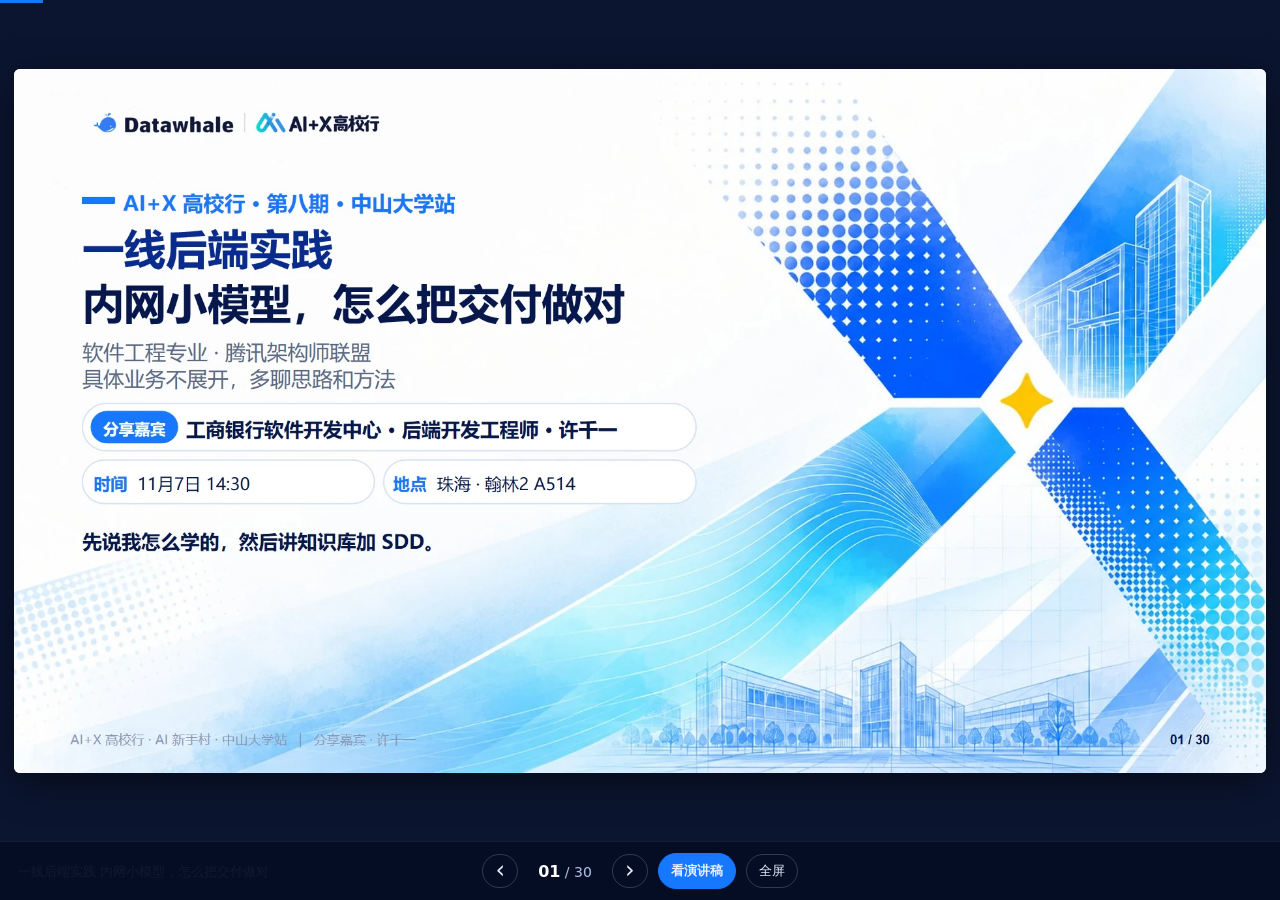
==== commit fc7ca1c5: "Layout pass on 30-page deck: title zone spacing, card heights, page-number contrast; unify alliance " ====
--- a/index.html
+++ b/index.html
@@ -47,7 +47,7 @@
 </nav>
 <script>
 (function () {
-  var T = ["一线后端实践 内网小模型，怎么把交付做对", "AI 伴随我的成长历程", "如果回到大一，我会做这几件事", "先讲判断，再讲做法", "《人月神话》的故事：IBM 的大项目是怎么延期的", "软件工程没有银弹", "AI 加快的是写，不是想清楚", "一个核心认知：AI 时代，人的价值在两端", "我的环境：为什么是知识库加 SDD", "SDD 是什么，谁把它做成了公开做法", "规格是真相，代码替它干活", "SDD 的五个步骤", "跑一遍 Spec Kit，手里会多出哪些文件", "模板为什么这么写：不让模型猜", "给小模型写 Spec，我会写清这四件", "CS / SE 的大作业，也能用 Spec 做", "规约放久了会过时：怎么分层、怎么维护", "OpenSpec：改动放进 changes，做完就归档", "顺手推荐几个好用的 AI 工具", "WorkBuddy：腾讯的 AI 办公助手", "三个 Skill，各自只在一个时机用", "grill-me：先把问题问清楚，再写代码", "grill-me 的原文：先画一棵设计树", "sdd 这个技能，好在它会停", "humanize：只改腔调，不动事实", "humanizer 的来历：维基编辑抓 AI 文的清单", "四份学习材料", "四个我常问自己的问题", "今天的三句话", "先做一个小的"];
+  var T = ["一线后端实践 内网小模型，怎么把交付做对", "AI 陪伴下的成长", "如果回到大一，我会做的事", "先讲判断，再讲做法", "《人月神话》：一个大项目为何延期", "软件工程没有银弹", "AI 加快的是写，不是想清楚", "AI 时代，人的价值在两端", "我的环境为何选择知识库加 SDD", "SDD 是什么，又由谁公开", "规格是真相，代码替它实现", "SDD 的五个步骤", "跑一遍 Spec Kit 会产出什么", "模板的设计意图：不让模型猜", "给小模型写 Spec，我会写清这四件", "CS / SE 的大作业也能用 Spec", "规约如何分层与维护", "OpenSpec：改动入 changes，完成即归档", "几个好用的 AI 工具", "WorkBuddy：腾讯的 AI 办公助手", "三个 Skill，各自的适用时机", "grill-me：先把问题问清，再写代码", "grill-me 原文：先画一棵设计树", "sdd 这个技能，好在它会停", "humanize：只改腔调，不动事实", "humanizer 的出处：编辑识别 AI 腔的清单", "四份学习材料", "我常问自己的四个问题", "今天的三句话", "先做一个小的"];
   var N = T.length, cur = 1;
   var img = document.getElementById("slide");
   function pad(n) { return (n < 10 ? "0" : "") + n; }
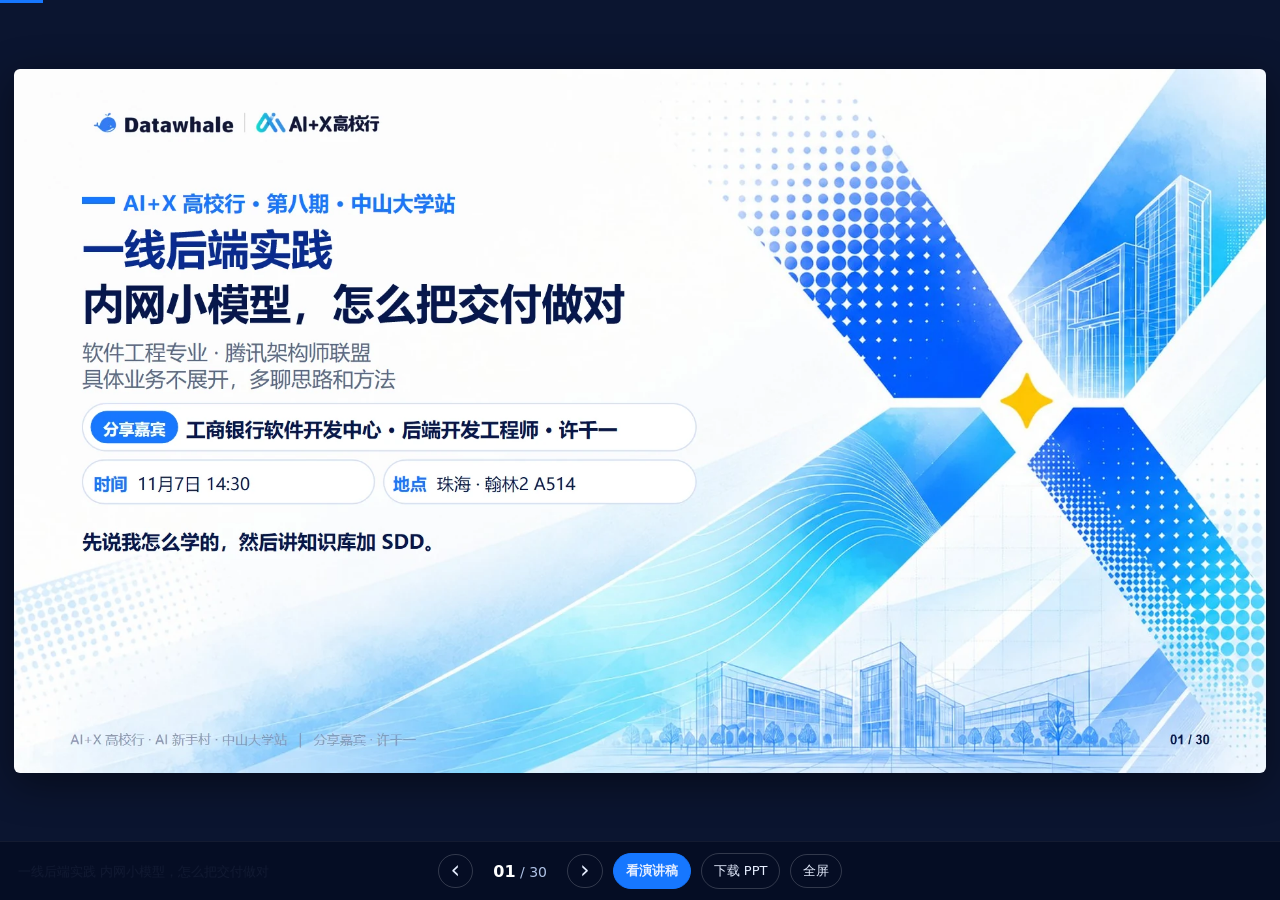
==== commit 06b407f6: "Site: add direct PPT download button on viewer and speech-script pages Co-authored-by: Cursor <curso" ====
--- a/index.html
+++ b/index.html
@@ -43,6 +43,7 @@
   <span class="no"><b id="cur">01</b> / 30</span>
   <button class="btn" id="next" aria-label="下一页">&rsaquo;</button>
   <a class="btn pri" id="toScript" href="script.html#p1">看演讲稿</a>
+  <a class="btn sm" id="dlPpt" href="aix-talk-26pages.pptx" download>下载 PPT</a>
   <button class="btn sm" id="fs">全屏</button>
 </nav>
 <script>
